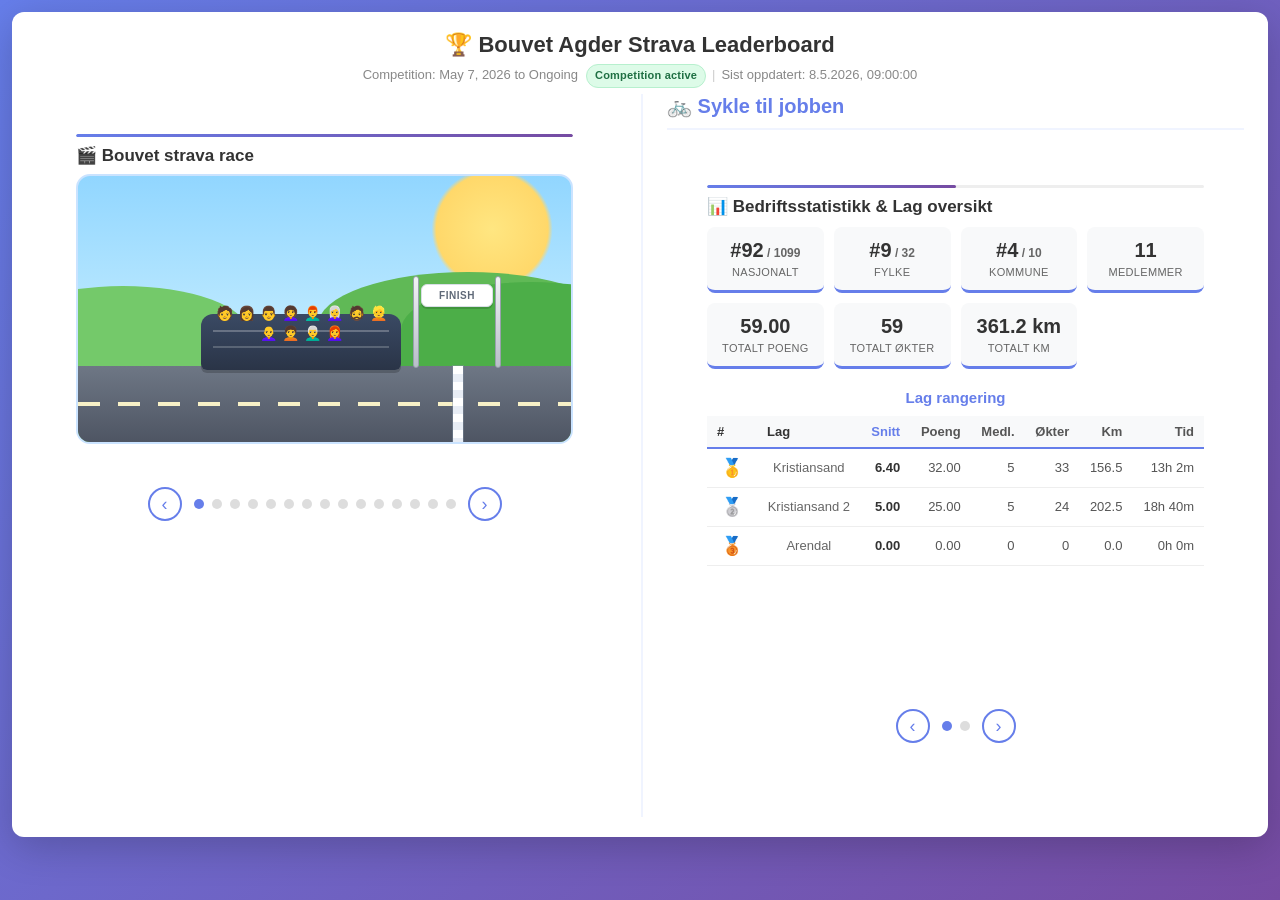
==== index.html @ 36e492b2 "Timestamp" ====
<!DOCTYPE html>
<html lang="en">
<head>
    <meta charset="UTF-8">
    <meta name="viewport" content="width=device-width, initial-scale=1.0">
    <title>Strava Club Leaderboard</title>
    <style>
        * {
            margin: 0;
            padding: 0;
            box-sizing: border-box;
        }
        
        body {
            font-family: -apple-system, BlinkMacSystemFont, 'Segoe UI', Roboto, Oxygen, Ubuntu, Cantarell, sans-serif;
            background: linear-gradient(135deg, #667eea 0%, #764ba2 100%);
            min-height: 100vh;
            padding: 12px;
        }
        
        .container {
            width: 100%;
            margin: 0 auto;
            background: white;
            border-radius: 12px;
            box-shadow: 0 10px 40px rgba(0,0,0,0.2);
            padding: 20px 24px;
        }
        
        h1 {
            color: #333;
            margin-bottom: 6px;
            text-align: center;
            font-size: 22px;
        }
        
        h2 {
            color: #667eea;
            margin-top: 0;
            margin-bottom: 15px;
            font-size: 20px;
            border-bottom: 2px solid #f0f4ff;
            padding-bottom: 10px;
        }
        
        .subtitle {
            text-align: center;
            color: #666;
            margin-bottom: 10px;
            font-size: 14px;
        }
        
        .notice {
            background: #fff3cd;
            border: 2px solid #ffc107;
            border-radius: 8px;
            padding: 15px;
            margin: 20px 0;
            text-align: center;
        }
        
        .notice strong {
            color: #856404;
            font-size: 16px;
            display: block;
            margin-bottom: 5px;
        }
        
        .notice p {
            color: #856404;
            font-size: 14px;
            margin: 5px 0;
        }
        
        table {
            width: 100%;
            border-collapse: collapse;
            margin-bottom: 20px;
        }
        
        thead {
            background: #f8f9fa;
            border-bottom: 2px solid #667eea;
        }
        
        th {
            padding: 15px;
            text-align: left;
            font-weight: 600;
            color: #333;
        }
        
        td {
            padding: 12px 15px;
            border-bottom: 1px solid #eee;
        }
        
        tbody tr:hover {
            background: #f0f4ff;
        }
        
        .rank {
            font-weight: 600;
            color: #667eea;
            font-size: 18px;
            width: 50px;
        }
        
        .name {
            font-weight: 500;
        }
        
        .metric {
            text-align: right;
            color: #555;
        }
        
        .inactive-row {
            opacity: 0.5;
        }
        
        .inactive-row td {
            color: #999;
        }
        
        .inactive-message {
            font-style: italic;
            color: #999;
        }
        
        .loading {
            text-align: center;
            color: #666;
            padding: 40px;
        }
        
        .header-meta {
            text-align: center;
            color: #888;
            font-size: 13px;
            margin: 0 0 6px;
            line-height: 1.6;
        }

        .competition-state {
            display: inline-block;
            margin-left: 8px;
            padding: 2px 8px;
            border-radius: 999px;
            font-size: 11px;
            font-weight: 700;
            letter-spacing: 0.2px;
            vertical-align: middle;
        }

        .competition-state.ended {
            color: #8a2c2c;
            background: #ffe3e3;
            border: 1px solid #ffc9c9;
        }

        .competition-state.active {
            color: #1f6f43;
            background: #ddfbe8;
            border: 1px solid #b7f0ce;
        }

        .header-meta .sep {
            color: #ccc;
            margin: 0 6px;
        }

        .carousel-wrapper {
            overflow: hidden;
            margin-bottom: 10px;
        }

        .carousel-track {
            display: flex;
            width: 100%;
            transition: transform 0.5s ease;
        }

        .carousel-slide {
            min-width: 100%;
            flex-shrink: 0;
        }

        .board-header {
            display: flex;
            align-items: baseline;
            gap: 10px;
            flex-wrap: wrap;
            margin-bottom: 8px;
        }

        .board-title {
            font-size: 17px;
            font-weight: 700;
            color: #333;
            white-space: nowrap;
        }

        .board-leader {
            font-size: 13px;
            color: #667eea;
            font-weight: 500;
        }

        .carousel-controls {
            display: flex;
            align-items: center;
            justify-content: center;
            gap: 12px;
            margin: 10px 0 24px;
        }

        .carousel-btn {
            background: none;
            border: 2px solid #667eea;
            color: #667eea;
            border-radius: 50%;
            width: 34px;
            height: 34px;
            cursor: pointer;
            font-size: 18px;
            display: flex;
            align-items: center;
            justify-content: center;
            line-height: 1;
            transition: all 0.2s;
            flex-shrink: 0;
        }

        .carousel-btn:hover {
            background: #667eea;
            color: white;
        }

        .carousel-dots {
            display: flex;
            gap: 8px;
        }

        .carousel-dot {
            width: 10px;
            height: 10px;
            border-radius: 50%;
            background: #ddd;
            cursor: pointer;
            border: none;
            padding: 0;
            transition: background 0.3s;
        }

        .carousel-dot.active {
            background: #667eea;
        }

        .progress-bar-wrapper {
            height: 3px;
            background: #eee;
            border-radius: 3px;
            margin-bottom: 8px;
            overflow: hidden;
        }

        .progress-bar {
            height: 100%;
            background: linear-gradient(90deg, #667eea, #764ba2);
            border-radius: 3px;
            width: 0%;
        }

        th.primary-col { color: #667eea; }
        td.primary-col { font-weight: 700; color: #333; }

        /* ── Fun Carousel Slide ─────────────────────────────── */
        .fun-board {
            position: relative;
            height: 270px;
            border-radius: 14px;
            overflow: hidden;
            border: 2px solid #cae3ff;
            background:
                radial-gradient(circle at 84% 20%, #ffe681 0, #ffd86a 12%, transparent 13%),
                linear-gradient(to bottom, #91d6ff 0%, #bce9ff 56%, #85d276 56%, #64b85a 100%);
        }

        .fun-cloud {
            position: absolute;
            color: rgba(255, 255, 255, 0.95);
            filter: drop-shadow(0 2px 2px rgba(0, 0, 0, 0.08));
            user-select: none;
            pointer-events: none;
            animation: cloudDrift linear infinite;
            z-index: 1;
        }

        .fun-cloud.c1 { top: 20px; left: -80px; font-size: 28px; animation-duration: 22s; }
        .fun-cloud.c2 { top: 58px; left: -140px; font-size: 32px; animation-duration: 27s; animation-delay: -8s; }
        .fun-cloud.c3 { top: 36px; left: -210px; font-size: 22px; animation-duration: 30s; animation-delay: -16s; }

        .fun-hill {
            position: absolute;
            border-radius: 50% 50% 0 0;
            bottom: 64px;
            z-index: 2;
        }

        .fun-hill.h1 {
            left: -80px;
            width: 250px;
            height: 92px;
            background: #74c96a;
        }

        .fun-hill.h2 {
            left: 240px;
            width: 300px;
            height: 106px;
            background: #60b956;
        }

        .fun-hill.h3 {
            right: -90px;
            width: 260px;
            height: 96px;
            background: #4cae48;
        }

        .fun-road {
            position: absolute;
            left: 0;
            right: 0;
            bottom: 0;
            height: 76px;
            background: linear-gradient(to bottom, #6e7785, #4e5563);
            z-index: 3;
        }

        .fun-road::before {
            content: '';
            position: absolute;
            left: 0;
            right: 0;
            top: 36px;
            height: 4px;
            background: repeating-linear-gradient(
                90deg,
                #f8f1c7 0, #f8f1c7 22px,
                transparent 22px, transparent 40px
            );
        }

        .fun-racer {
            position: absolute;
            bottom: 48px;
            left: -14%;
            line-height: 1;
            user-select: none;
            pointer-events: none;
            transform: scaleX(-1);
            z-index: 5;
        }

        .fun-racer span { display: block; }

        .fun-racer.r1 { font-size: 34px; animation: funRace 7s linear infinite; }
        .fun-racer.r2 { font-size: 30px; bottom: 42px; animation: funRace 10s linear infinite -3s; }
        .fun-racer.r3 { font-size: 36px; bottom: 40px; animation: funRace 8.5s linear infinite -5s; }
        .fun-racer.r4 { font-size: 32px; bottom: 51px; animation: funRace 12.5s linear infinite -4s; }
        .fun-racer.r5 { font-size: 28px; bottom: 40px; animation: funRace 18s linear infinite -7s; }

        .fun-bike {
            font-size: 24px;
            transform: translateY(-4px);
        }

        .fun-tribune {
            position: absolute;
            right: 170px;
            bottom: 72px;
            width: 200px;
            height: 56px;
            border-radius: 12px 12px 6px 6px;
            background: linear-gradient(to bottom, #3a4a64, #2a3447);
            box-shadow: 0 3px 0 rgba(0, 0, 0, 0.2);
            z-index: 4;
        }

        .fun-tribune::before {
            content: '';
            position: absolute;
            left: 12px;
            right: 12px;
            top: 16px;
            height: 2px;
            background: rgba(255, 255, 255, 0.25);
        }

        .fun-tribune::after {
            content: '';
            position: absolute;
            left: 12px;
            right: 12px;
            top: 32px;
            height: 2px;
            background: rgba(255, 255, 255, 0.2);
        }

        .fun-crowd {
            position: absolute;
            left: 14px;
            right: 14px;
            top: -8px;
            display: flex;
            flex-wrap: wrap;
            justify-content: center;
            gap: 6px 5px;
            pointer-events: none;
        }

        .fun-spectator {
            font-size: 14px;
            line-height: 1;
            animation: crowdCheer 1.3s ease-in-out infinite;
            transform-origin: bottom center;
        }

        .fun-spectator.s2 { animation-delay: -0.2s; }
        .fun-spectator.s3 { animation-delay: -0.6s; }
        .fun-spectator.s4 { animation-delay: -0.9s; }

        .fun-goal {
            position: absolute;
            right: 70px;
            bottom: 74px;
            width: 88px;
            height: 94px;
            z-index: 6;
            pointer-events: none;
        }

        .fun-goal-pole {
            position: absolute;
            bottom: 0;
            width: 6px;
            height: 92px;
            background: linear-gradient(to bottom, #f1f3f5, #b8bec8);
            border: 1px solid #99a1ac;
            border-radius: 3px;
        }

        .fun-goal-pole.left { left: 0; }
        .fun-goal-pole.right { right: 0; }

        .fun-goal-banner {
            position: absolute;
            left: 8px;
            right: 8px;
            top: 10px;
            font-size: 10px;
            font-weight: 800;
            letter-spacing: 0.5px;
            color: #5f6978;
            text-align: center;
            padding: 5px 0;
            border-radius: 6px;
            border: 1px solid #d9dee6;
            background: #ffffff;
            box-shadow: 0 2px 0 rgba(0, 0, 0, 0.15);
        }

        .fun-finish-line {
            position: absolute;
            right: 108px;
            bottom: 0;
            width: 10px;
            height: 76px;
            z-index: 4;
            background: repeating-linear-gradient(
                to bottom,
                #ffffff 0,
                #ffffff 8px,
                #e8edf5 8px,
                #e8edf5 16px
            );
            box-shadow: 0 0 0 1px rgba(130, 144, 163, 0.45);
        }

        .fun-confetti {
            position: absolute;
            right: 46px;
            bottom: 118px;
            width: 150px;
            height: 110px;
            z-index: 7;
            pointer-events: none;
        }

        .fun-confetti-piece {
            position: absolute;
            top: 18px;
            left: 50px;
            width: 6px;
            height: 10px;
            border-radius: 2px;
            opacity: 0;
            transform: translate(0, 0) rotate(0deg);
        }

        .fun-confetti.burst .fun-confetti-piece {
            animation: confettiPiece 2200ms ease-out forwards;
        }

        .fun-confetti-piece:nth-child(1) { background: #ff4d6d; --dx: -40px; --dy: 54px; animation-delay: 0ms; }
        .fun-confetti-piece:nth-child(2) { background: #ffd166; --dx: -24px; --dy: 62px; animation-delay: 60ms; }
        .fun-confetti-piece:nth-child(3) { background: #06d6a0; --dx: 2px; --dy: 58px; animation-delay: 80ms; }
        .fun-confetti-piece:nth-child(4) { background: #118ab2; --dx: 24px; --dy: 66px; animation-delay: 120ms; }
        .fun-confetti-piece:nth-child(5) { background: #ef476f; --dx: 42px; --dy: 56px; animation-delay: 140ms; }
        .fun-confetti-piece:nth-child(6) { background: #ff9f1c; --dx: -12px; --dy: 48px; animation-delay: 170ms; }
        .fun-confetti-piece:nth-child(7) { background: #8338ec; --dx: 16px; --dy: 50px; animation-delay: 190ms; }
        .fun-confetti-piece:nth-child(8) { background: #3a86ff; --dx: -34px; --dy: 60px; animation-delay: 220ms; }
        .fun-confetti-piece:nth-child(9) { background: #12b886; --dx: 48px; --dy: 70px; animation-delay: 30ms; }
        .fun-confetti-piece:nth-child(10) { background: #ff6b6b; --dx: -52px; --dy: 66px; animation-delay: 90ms; }
        .fun-confetti-piece:nth-child(11) { background: #f59f00; --dx: 30px; --dy: 74px; animation-delay: 110ms; }
        .fun-confetti-piece:nth-child(12) { background: #2f9e44; --dx: -18px; --dy: 68px; animation-delay: 150ms; }
        .fun-confetti-piece:nth-child(13) { background: #e64980; --dx: 56px; --dy: 62px; animation-delay: 180ms; }
        .fun-confetti-piece:nth-child(14) { background: #4c6ef5; --dx: -62px; --dy: 78px; animation-delay: 210ms; }
        .fun-confetti-piece:nth-child(15) { background: #0ca678; --dx: 8px; --dy: 72px; animation-delay: 240ms; }
        .fun-confetti-piece:nth-child(16) { background: #f03e3e; --dx: -8px; --dy: 70px; animation-delay: 260ms; }

        .fun-racer.r6 { font-size: 30px; }

        .fun-race-caption {
            position: absolute;
            top: 14px;
            left: 14px;
            right: 14px;
            font-size: 14px;
            font-weight: 700;
            color: #1b4b7c;
            text-shadow: 0 1px 0 rgba(255, 255, 255, 0.8);
            z-index: 5;
        }

        @keyframes cloudDrift {
            from { transform: translateX(0); }
            to { transform: translateX(1250px); }
        }

        @keyframes funRace {
            from { left: -14%; }
            to { left: 102%; }
        }

        @keyframes crowdCheer {
            0%, 100% { transform: translateY(0) rotate(0deg); }
            50% { transform: translateY(-3px) rotate(5deg); }
        }

        @keyframes confettiPiece {
            0% {
                opacity: 0;
                transform: translate(0, 0) rotate(0deg);
            }
            8% {
                opacity: 1;
                transform: translate(0, -6px) rotate(40deg);
            }
            100% {
                opacity: 0;
                transform: translate(var(--dx), var(--dy)) rotate(320deg);
            }
        }

        /* ── Split layout ────────────────────────────────────── */
        .split-layout {
            display: flex;
            gap: 28px;
            align-items: flex-start;
        }

        .split-left {
            flex: 1 1 0;
            min-width: 0;
        }

        .split-right {
            flex: 1 1 0;
            min-width: 0;
            border-left: 2px solid #f0f4ff;
            padding-left: 24px;
        }

        /* ── Sykle stats grid ────────────────────────────────── */
        .stats-grid {
            display: grid;
            grid-template-columns: repeat(auto-fit, minmax(110px, 1fr));
            gap: 10px;
            margin: 10px 0 18px;
        }

        .stat-card {
            background: #f8f9fa;
            border-radius: 8px;
            padding: 12px 10px;
            text-align: center;
            border-bottom: 3px solid #667eea;
        }

        .stat-card .value {
            font-size: 20px;
            font-weight: bold;
            color: #333;
            margin-bottom: 4px;
        }

        .stat-card .label {
            font-size: 11px;
            color: #666;
            text-transform: uppercase;
            letter-spacing: 0.3px;
        }

        .sykle-table-wrap {
            overflow-x: auto;
        }

        .sykle-table-wrap table {
            font-size: 13px;
        }

        .sykle-table-wrap th,
        .sykle-table-wrap td {
            padding: 8px 10px;
        }
    </style>
</head>
<body>
    <div class="container">
        <h1>🏆 Bouvet Agder Strava Leaderboard</h1>
        <div class="header-meta" id="headerMeta">Loading…</div>

        <div class="split-layout">
            <div class="split-left">
                <div id="leaderboard" class="loading">Loading...</div>
            </div>
            <div class="split-right">
                <h2>🚲 Sykle til jobben</h2>
                <div id="sykleLeaderboard" class="loading">Loading...</div>
            </div>
        </div>
    </div>

    <script>
        let carouselAutoInterval = null;
        let hasSuccessfulRender = false;
        let funRaceConfettiTimer = null;

        function formatTime(seconds) {
            const h = Math.floor(seconds / 3600);
            const m = Math.floor((seconds % 3600) / 60);
            return `${h}h ${m}m`;
        }

        async function loadLeaderboard() {
            try {
                const [configResponse, activitiesResponse, membersResponse, sykleResponse, updateResponse] = await Promise.all([
                    fetch('config.json'),
                    fetch('master_history.json'),
                    fetch('club_members.json'),
                    fetch('sykletiljobben.json'),
                    fetch('last_update.json')
                ]);

                const config = await configResponse.json();
                const activities = await activitiesResponse.json();
                const members = await membersResponse.json();
                const sykleData = sykleResponse.ok ? await sykleResponse.json() : null;
                const updateData = updateResponse.ok ? await updateResponse.json() : null;

                const startDate = new Date(config.startDate);
                const configuredEndDate = config.endDate ? new Date(config.endDate) : null;
                const endDate = configuredEndDate && !Number.isNaN(configuredEndDate.getTime())
                    ? configuredEndDate
                    : null;

                const displayStartDate = startDate.toLocaleDateString('en-US', {
                    year: 'numeric', month: 'long', day: 'numeric'
                });
                const displayEndDate = endDate
                    ? endDate.toLocaleDateString('en-US', {
                        year: 'numeric', month: 'long', day: 'numeric'
                    })
                    : 'Ongoing';
                const now = new Date();
                const competitionState = endDate && now > endDate
                    ? '<span class="competition-state ended">Competition ended</span>'
                    : '<span class="competition-state active">Competition active</span>';

                // Aggregate stats by athlete
                const athleteStats = {};
                const sportStats = {};

                function formatSportName(sport) {
                    return sport
                        .replace(/([a-z])([A-Z])/g, '$1 $2')
                        .replace(/_/g, ' ')
                        .trim();
                }

                activities.forEach(activity => {
                    if (!activity.activity_date) return;
                    const activityDate = new Date(activity.activity_date);
                    if (activityDate < startDate) return;
                    if (endDate && activityDate > endDate) return;

                    const athlete = activity.athlete;
                    const name = `${athlete.firstname} ${athlete.lastname}`;

                    if (!athleteStats[name]) {
                        athleteStats[name] = {
                            name, activities: 0, distance: 0,
                            movingTime: 0, elevation: 0, hasActivities: false
                        };
                    }

                    athleteStats[name].activities += 1;
                    athleteStats[name].distance += activity.distance;
                    athleteStats[name].movingTime += activity.moving_time;
                    athleteStats[name].elevation += activity.total_elevation_gain;
                    athleteStats[name].hasActivities = true;

                    const sport = activity.sport_type || activity.type || 'Other';
                    if (!sportStats[sport]) sportStats[sport] = {};
                    if (!sportStats[sport][name]) {
                        sportStats[sport][name] = {
                            name, activities: 0, distance: 0,
                            movingTime: 0, elevation: 0
                        };
                    }

                    sportStats[sport][name].activities += 1;
                    sportStats[sport][name].distance += activity.distance;
                    sportStats[sport][name].movingTime += activity.moving_time;
                    sportStats[sport][name].elevation += activity.total_elevation_gain;
                });

                const uniqueMembers = [...new Map(
                    members.map(m => [`${m.firstname} ${m.lastname}`, m])
                ).values()];

                uniqueMembers.forEach(member => {
                    const name = `${member.firstname} ${member.lastname}`;
                    if (!athleteStats[name]) {
                        athleteStats[name] = {
                            name, activities: 0, distance: 0,
                            movingTime: 0, elevation: 0, hasActivities: false
                        };
                    }
                });

                const activeMembers = Object.values(athleteStats).filter(a => a.hasActivities);
                const inactiveMembers = Object.values(athleteStats)
                    .filter(a => !a.hasActivities)
                    .sort((a, b) => a.name.localeCompare(b.name));

                // Metric definitions used to build sport-specific boards
                const metricDefs = [
                    {
                        id: 'movingTime',
                        icon: '⏱️',
                        title: 'Most Active Time',
                        label: 'Moving Time',
                        hasData: a => a.movingTime > 0,
                        value: a => formatTime(a.movingTime),
                        leaderText: (a, sportLabel) => `${a.name} leads ${sportLabel} with ${formatTime(a.movingTime)} of moving time`
                    },
                    {
                        id: 'distance',
                        icon: '📏',
                        title: 'Most Distance',
                        label: 'Distance',
                        hasData: a => a.distance > 0,
                        value: a => `${(a.distance / 1000).toFixed(1)} km`,
                        leaderText: (a, sportLabel) => `${a.name} leads ${sportLabel} with ${(a.distance / 1000).toFixed(1)} km`
                    },
                    {
                        id: 'elevation',
                        icon: '⛰️',
                        title: 'Most Elevation',
                        label: 'Elevation',
                        hasData: a => a.elevation > 0,
                        value: a => `${a.elevation.toFixed(0)} m`,
                        leaderText: (a, sportLabel) => `${a.name} leads ${sportLabel} with ${a.elevation.toFixed(0)} m climbed`
                    }
                ];

                // Build sport-specific boards dynamically from detected sports in the data
                const sportsByActivityVolume = Object.entries(sportStats)
                    .map(([sport, athleteMap]) => ({
                        sport,
                        athletes: Object.values(athleteMap).filter(a => a.activities > 0),
                        totalActivities: Object.values(athleteMap).reduce((sum, a) => sum + a.activities, 0)
                    }))
                    .filter(s => s.athletes.length > 0)
                    .sort((a, b) => b.totalActivities - a.totalActivities || a.sport.localeCompare(b.sport));

                const boards = [];

                // Add one overall board based only on total moving time
                const overallMovingTimeMetric = {
                    id: 'movingTime',
                    label: 'Moving Time',
                    value: a => formatTime(a.movingTime)
                };
                const overallSortedByMovingTime = [...activeMembers]
                    .sort((a, b) => b.movingTime - a.movingTime);
                if (overallSortedByMovingTime.length > 0) {
                    const overallLeader = overallSortedByMovingTime[0];
                    boards.push({
                        icon: '⏱️',
                        title: 'Most Active Time • Overall',
                        sortKey: 'movingTime',
                        metric: overallMovingTimeMetric,
                        sorted: overallSortedByMovingTime,
                        leaderText: `${overallLeader.name} leads overall with ${formatTime(overallLeader.movingTime)} of moving time`
                    });
                }

                boards.unshift({
                    icon: '🎬',
                    title: 'Bouvet strava race',
                    customHtml: `
                        <div class="fun-board" aria-hidden="true">
                            <div class="fun-cloud c1">☁️</div>
                            <div class="fun-cloud c2">☁️</div>
                            <div class="fun-cloud c3">☁️</div>
                            <div class="fun-hill h1"></div>
                            <div class="fun-hill h2"></div>
                            <div class="fun-hill h3"></div>
                            <div class="fun-tribune">
                                <div class="fun-crowd">
                                    <span class="fun-spectator s1">🧑</span>
                                    <span class="fun-spectator s2">👩</span>
                                    <span class="fun-spectator s3">👨</span>
                                    <span class="fun-spectator s4">👩‍🦱</span>
                                    <span class="fun-spectator s1">👨‍🦰</span>
                                    <span class="fun-spectator s2">👩‍🦳</span>
                                    <span class="fun-spectator s3">🧔</span>
                                    <span class="fun-spectator s4">👱</span>
                                    <span class="fun-spectator s2">👩‍🦲</span>
                                    <span class="fun-spectator s3">🧑‍🦱</span>
                                    <span class="fun-spectator s4">👨‍🦳</span>
                                    <span class="fun-spectator s1">👩‍🦰</span>
                                </div>
                            </div>
                            <div class="fun-goal">
                                <div class="fun-goal-pole left"></div>
                                <div class="fun-goal-banner">FINISH</div>
                                <div class="fun-goal-pole right"></div>
                            </div>
                            <div class="fun-finish-line"></div>
                            <div class="fun-confetti">
                                <span class="fun-confetti-piece"></span>
                                <span class="fun-confetti-piece"></span>
                                <span class="fun-confetti-piece"></span>
                                <span class="fun-confetti-piece"></span>
                                <span class="fun-confetti-piece"></span>
                                <span class="fun-confetti-piece"></span>
                                <span class="fun-confetti-piece"></span>
                                <span class="fun-confetti-piece"></span>
                                <span class="fun-confetti-piece"></span>
                                <span class="fun-confetti-piece"></span>
                                <span class="fun-confetti-piece"></span>
                                <span class="fun-confetti-piece"></span>
                                <span class="fun-confetti-piece"></span>
                                <span class="fun-confetti-piece"></span>
                                <span class="fun-confetti-piece"></span>
                                <span class="fun-confetti-piece"></span>
                            </div>
                            <div class="fun-racer r1"><span>🐇</span></div>
                            <div class="fun-racer r2"><span>🐺</span></div>
                            <div class="fun-racer r3"><span>🐴</span></div>
                            <div class="fun-racer r4"><span>🐻</span></div>
                            <div class="fun-racer r5"><span>🐢</span></div>
                            <div class="fun-racer r6">
                                <span>🦊</span><span class="fun-bike">🚲</span>
                            </div>
                            <div class="fun-road"></div>
                        </div>
                    `
                });

                sportsByActivityVolume.forEach(sportEntry => {
                    const sportLabel = formatSportName(sportEntry.sport);

                    metricDefs.forEach(metric => {
                        const hasMetricData = sportEntry.athletes.some(metric.hasData);
                        if (!hasMetricData) return;

                        const sorted = [...sportEntry.athletes].sort((a, b) => b[metric.id] - a[metric.id]);
                        const leader = sorted[0];

                        boards.push({
                            icon: metric.icon,
                            title: `${metric.title} • ${sportLabel}`,
                            sortKey: metric.id,
                            metric,
                            sorted,
                            leaderText: leader ? metric.leaderText(leader, sportLabel) : ''
                        });
                    });
                });

                // Generate carousel slides
                let slidesHtml = '';
                boards.forEach(board => {
                    const sorted = board.sorted || [];
                    const leader = sorted[0];
                    const activeCol = board.metric;

                    let slide = `
                        <div class="board-header">
                            <span class="board-title">${board.icon} ${board.title}</span>
                            ${board.leaderText ? `<span class="board-leader">🥇 ${board.leaderText}</span>` : ''}
                        </div>
                    `;

                    if (board.customHtml) {
                        slide += board.customHtml;
                    } else {
                        slide += `
                            <table>
                                <thead>
                                    <tr>
                                        <th style="width:50px">#</th>
                                        <th>Athlete</th>
                                        ${activeCol ? `<th class="primary-col" style="text-align:right">${activeCol.label}</th>` : ''}
                                    </tr>
                                </thead>
                                <tbody>
                        `;

                        sorted.forEach((athlete, index) => {
                            const medal = index === 0 ? '🥇' : index === 1 ? '🥈' : index === 2 ? '🥉' : index + 1;
                            slide += `
                                <tr>
                                    <td class="rank">${medal}</td>
                                    <td class="name">${athlete.name}</td>
                                    ${activeCol ? `<td class="metric primary-col">${activeCol.value(athlete)}</td>` : ''}
                                </tr>
                            `;
                        });

                        slide += `</tbody></table>`;
                    }
                    slidesHtml += `<div class="carousel-slide">${slide}</div>`;
                });

                // Build full leaderboard HTML
                let html = '';

                if (boards.length > 0) {
                    html += `
                        <div class="carousel-wrapper" id="carouselWrapper">
                            <div class="progress-bar-wrapper">
                                <div class="progress-bar" id="progressBar"></div>
                            </div>
                            <div class="carousel-track" id="carouselTrack">
                                ${slidesHtml}
                            </div>
                            <div class="carousel-controls">
                                <button class="carousel-btn" id="prevBtn" aria-label="Previous">&#8249;</button>
                                <div class="carousel-dots" id="carouselDots">
                                    ${boards.map((b, i) =>
                                        `<button class="carousel-dot${i === 0 ? ' active' : ''}" data-index="${i}" aria-label="${b.title}"></button>`
                                    ).join('')}
                                </div>
                                <button class="carousel-btn" id="nextBtn" aria-label="Next">&#8250;</button>
                            </div>
                        </div>
                    `;
                } else {
                    html += `<div class="loading">No sport-specific distance/elevation activities found in the selected period.</div>`;
                }

                document.getElementById('leaderboard').innerHTML = html;
                
                const updateTime = updateData && updateData.timestamp
                    ? new Date(updateData.timestamp).toLocaleString('no-NO')
                    : 'N/A';
                
                document.getElementById('headerMeta').innerHTML =
                    `Competition: ${displayStartDate} to ${displayEndDate}${competitionState}`
                    + `<span class="sep">|</span>Sist oppdatert: ${updateTime}`;

                if (boards.length > 0) {
                    initCarousel(boards.length);
                }

                hasSuccessfulRender = true;

            } catch (error) {
                // Keep the last successful view when data files are temporarily unavailable.
                if (!hasSuccessfulRender) {
                    document.getElementById('leaderboard').innerHTML =
                        `<div class="loading">Loading...</div>`;
                }
                console.warn('Skipping refresh due to temporary data load error:', error);
            }
        }

        function initCarousel(totalSlides) {
            if (carouselAutoInterval) clearInterval(carouselAutoInterval);
            if (funRaceConfettiTimer) {
                clearTimeout(funRaceConfettiTimer);
                funRaceConfettiTimer = null;
            }

            let current = 0;
            const INTERVAL = 8000;

            const track = document.getElementById('carouselTrack');
            const dots = document.querySelectorAll('.carousel-dot');
            const prevBtn = document.getElementById('prevBtn');
            const nextBtn = document.getElementById('nextBtn');
            const progressBar = document.getElementById('progressBar');

            function setupFunRace(slideIndex) {
                if (funRaceConfettiTimer) {
                    clearTimeout(funRaceConfettiTimer);
                    funRaceConfettiTimer = null;
                }

                const slides = track.querySelectorAll('.carousel-slide');
                const activeSlide = slides[slideIndex];
                if (!activeSlide) return;

                const funBoard = activeSlide.querySelector('.fun-board');
                if (!funBoard) return;

                const racers = [...funBoard.querySelectorAll('.fun-racer')];
                if (racers.length === 0) return;

                const winnerIndex = Math.floor(Math.random() * racers.length);

                racers.forEach((racer, idx) => {
                    const duration = idx === winnerIndex
                        ? 6.2 + Math.random() * 0.8
                        : 8.2 + Math.random() * 4.4;
                    const bottom = 36 + Math.random() * 18;
                    // Reset first so the race reliably restarts even on the same slide.
                    racer.style.animation = 'none';
                    racer.style.left = '-14%';
                    racer.offsetWidth; // force reflow to commit reset before re-applying animation
                    racer.style.animation = `funRace ${duration.toFixed(2)}s linear 1 forwards`;
                    racer.style.bottom = `${bottom.toFixed(0)}px`;
                    racer.dataset.duration = duration.toString();
                });

                const confetti = funBoard.querySelector('.fun-confetti');
                if (!confetti) return;

                confetti.classList.remove('burst');
                confetti.offsetWidth; // force reflow

                const winnerDuration = parseFloat(racers[winnerIndex].dataset.duration || '6.8');
                const finishProgress = 96 / 116; // from -14% to ~82% where finish line is
                const triggerMs = Math.max(0, Math.round(winnerDuration * finishProgress * 1000));

                funRaceConfettiTimer = setTimeout(() => {
                    confetti.classList.add('burst');
                }, triggerMs);
            }

            function goTo(index) {
                current = ((index % totalSlides) + totalSlides) % totalSlides;
                track.style.transform = `translateX(-${current * 100}%)`;
                dots.forEach((d, i) => d.classList.toggle('active', i === current));
                setupFunRace(current);
                animateProgress();
            }

            function animateProgress() {
                progressBar.style.transition = 'none';
                progressBar.style.width = '0%';
                progressBar.offsetWidth; // force reflow
                progressBar.style.transition = `width ${INTERVAL}ms linear`;
                progressBar.style.width = '100%';
            }

            function resetAutoAdvance() {
                clearInterval(carouselAutoInterval);
                carouselAutoInterval = setInterval(() => goTo(current + 1), INTERVAL);
            }

            prevBtn.addEventListener('click', () => { goTo(current - 1); resetAutoAdvance(); });
            nextBtn.addEventListener('click', () => { goTo(current + 1); resetAutoAdvance(); });
            dots.forEach(dot => {
                dot.addEventListener('click', () => { goTo(parseInt(dot.dataset.index)); resetAutoAdvance(); });
            });

            setupFunRace(current);
            animateProgress();
            resetAutoAdvance();
        }

        loadLeaderboard();
        setInterval(loadLeaderboard, 5 * 60 * 1000);

        function formatKm(centimeters) {
            if (!centimeters) return '0.0';
            return (centimeters / 100000).toFixed(1);
        }

        async function loadSykleData() {
            try {
                const [natRes, countyRes, communityRes, membersRes] = await Promise.allSettled([
                    fetch('sykletiljobben.json').then(r => r.ok ? r.json() : null),
                    fetch('sykletiljobben_county.json').then(r => r.ok ? r.json() : null),
                    fetch('sykletiljobben_community.json').then(r => r.ok ? r.json() : null),
                    fetch('sykletiljobbenmembers.json').then(r => r.ok ? r.json() : null)
                ]);

                const data     = natRes.status      === 'fulfilled' ? natRes.value      : null;
                const county   = countyRes.status   === 'fulfilled' ? countyRes.value   : null;
                const community = communityRes.status === 'fulfilled' ? communityRes.value : null;
                const members  = membersRes.status  === 'fulfilled' ? membersRes.value  : null;

                if (!data) throw new Error('Nasjonale data mangler');

                const updateDate = new Date(data.lastUpdateTime).toLocaleString('no-NO');

                // Build slides
                const slides = [];

                // Slide 1: Company Stats + Team Rankings Combined
                const rankCard = (label, d) => d
                    ? `<div class="stat-card">
                        <div class="value">#${d.rank}<span style="font-size:12px;color:#666"> / ${d.totalCompanies}</span></div>
                        <div class="label">${label}</div>
                       </div>`
                    : '';

                const teams = [...data.teamsDetailed].sort((a, b) => {
                    if (b.averagePoints !== a.averagePoints) return b.averagePoints - a.averagePoints;
                    return b.totalPoints - a.totalPoints;
                });

                let combinedSlide = `
                    <div class="board-header">
                        <span class="board-title">📊 Bedriftsstatistikk & Lag oversikt</span>
                    </div>
                    <div class="stats-grid">
                        ${rankCard('Nasjonalt', data)}
                        ${rankCard('Fylke', county)}
                        ${rankCard('Kommune', community)}
                        <div class="stat-card"><div class="value">${data.countCompanyMembers}</div><div class="label">Medlemmer</div></div>
                        <div class="stat-card"><div class="value">${data.pointsTotal.toFixed(2)}</div><div class="label">Totalt Poeng</div></div>
                        <div class="stat-card"><div class="value">${data.totalWorkouts}</div><div class="label">Totalt Økter</div></div>
                        <div class="stat-card"><div class="value">${formatKm(data.totalCentimeters)} km</div><div class="label">Totalt Km</div></div>
                    </div>
                    <h3 style="margin-top: 20px; margin-bottom: 10px; font-size: 15px; color: #667eea;">Lag rangering</h3>
                    <div class="sykle-table-wrap">
                        <table>
                            <thead>
                                <tr>
                                    <th style="width:44px">#</th>
                                    <th>Lag</th>
                                    <th class="metric primary-col" style="text-align:right">Snitt</th>
                                    <th class="metric" style="text-align:right">Poeng</th>
                                    <th class="metric" style="text-align:right">Medl.</th>
                                    <th class="metric" style="text-align:right">Økter</th>
                                    <th class="metric" style="text-align:right">Km</th>
                                    <th class="metric" style="text-align:right">Tid</th>
                                </tr>
                            </thead>
                            <tbody>
                `;

                teams.forEach((team, index) => {
                    const medal = index === 0 ? '🥇' : index === 1 ? '🥈' : index === 2 ? '🥉' : index + 1;
                    combinedSlide += `
                        <tr>
                            <td class="rank">${medal}</td>
                            <td class="name">${team.title}</td>
                            <td class="metric primary-col">${team.averagePoints.toFixed(2)}</td>
                            <td class="metric">${team.totalPoints.toFixed(2)}</td>
                            <td class="metric">${team.memberCount}</td>
                            <td class="metric">${team.totalWorkouts}</td>
                            <td class="metric">${team.totalkilometers.toFixed(1)}</td>
                            <td class="metric">${formatTime(team.totalSeconds)}</td>
                        </tr>
                    `;
                });

                combinedSlide += `</tbody></table></div>`;
                slides.push(combinedSlide);

                // Slide 3: Member Rankings (if data available)
                if (members && members.length > 0) {
                    let memberTable = `
                        <div class="board-header">
                            <span class="board-title">👥 Medlemmer Oversikt</span>
                        </div>
                        <div class="sykle-table-wrap">
                            <table>
                                <thead>
                                    <tr>
                                        <th style="width:44px">#</th>
                                        <th>Medlem</th>
                                        <th class="metric" style="text-align:right">Lag</th>
                                        <th class="metric primary-col" style="text-align:right">Poeng</th>
                                    </tr>
                                </thead>
                                <tbody>
                    `;
                    members.forEach((member) => {
                        const fullName = `${member.firstname} ${member.lastname}`;
                        const medal = member.rank === 1 ? '🥇' : member.rank === 2 ? '🥈' : member.rank === 3 ? '🥉' : member.rank;
                        memberTable += `
                            <tr>
                                <td class="rank">${medal}</td>
                                <td class="name">${fullName}</td>
                                <td class="metric">${member.teamTitle}</td>
                                <td class="metric primary-col">${member.points.toFixed(2)}</td>
                            </tr>
                        `;
                    });
                    memberTable += `</tbody></table></div>`;
                    slides.push(memberTable);
                }

                // Build carousel HTML
                let slidesHtml = slides.map(slide => `<div class="carousel-slide">${slide}</div>`).join('');

                let html = `
                    <div class="carousel-wrapper" id="sykleCarouselWrapper">
                        <div class="progress-bar-wrapper">
                            <div class="progress-bar" id="sykleProgressBar"></div>
                        </div>
                        <div class="carousel-track" id="sykleCarouselTrack">
                            ${slidesHtml}
                        </div>
                        <div class="carousel-controls">
                            <button class="carousel-btn" id="syklePrevBtn" aria-label="Forrige">&#8249;</button>
                            <div class="carousel-dots" id="sykleCarouselDots">
                                ${slides.map((_, i) =>
                                    `<button class="carousel-dot${i === 0 ? ' active' : ''}" data-index="${i}" aria-label="Slide ${i + 1}"></button>`
                                ).join('')}
                            </div>
                            <button class="carousel-btn" id="sykleNextBtn" aria-label="Neste">&#8250;</button>
                        </div>
                    </div>
                `;

                document.getElementById('sykleLeaderboard').innerHTML = html;

                if (slides.length > 0) {
                    initSykleCarousel(slides.length);
                }

            } catch (error) {
                console.error('Error loading sykle data:', error);
                document.getElementById('sykleLeaderboard').innerHTML = `
                    <div class="loading">
                        Kunne ikke laste sykletiljobben.json
                    </div>`;
            }
        }

        function initSykleCarousel(totalSlides) {
            let current = 0;
            const INTERVAL = 8000;

            const track = document.getElementById('sykleCarouselTrack');
            const dots = document.querySelectorAll('#sykleCarouselDots .carousel-dot');
            const prevBtn = document.getElementById('syklePrevBtn');
            const nextBtn = document.getElementById('sykleNextBtn');
            const progressBar = document.getElementById('sykleProgressBar');

            let autoInterval = null;

            function updateSlide(index) {
                current = (index + totalSlides) % totalSlides;
                track.style.transform = `translateX(-${current * 100}%)`;
                
                dots.forEach((dot, i) => {
                    dot.classList.toggle('active', i === current);
                });

                let progress = ((current + 1) / totalSlides) * 100;
                progressBar.style.width = progress + '%';
            }

            prevBtn.addEventListener('click', () => {
                clearInterval(autoInterval);
                updateSlide(current - 1);
                startAutoCarousel();
            });

            nextBtn.addEventListener('click', () => {
                clearInterval(autoInterval);
                updateSlide(current + 1);
                startAutoCarousel();
            });

            dots.forEach((dot, index) => {
                dot.addEventListener('click', () => {
                    clearInterval(autoInterval);
                    updateSlide(index);
                    startAutoCarousel();
                });
            });

            function startAutoCarousel() {
                autoInterval = setInterval(() => {
                    updateSlide(current + 1);
                }, INTERVAL);
            }

            updateSlide(0);
            startAutoCarousel();
        }

        loadSykleData();
        setInterval(loadSykleData, 5 * 60 * 1000);
    </script>
</body>
</html>
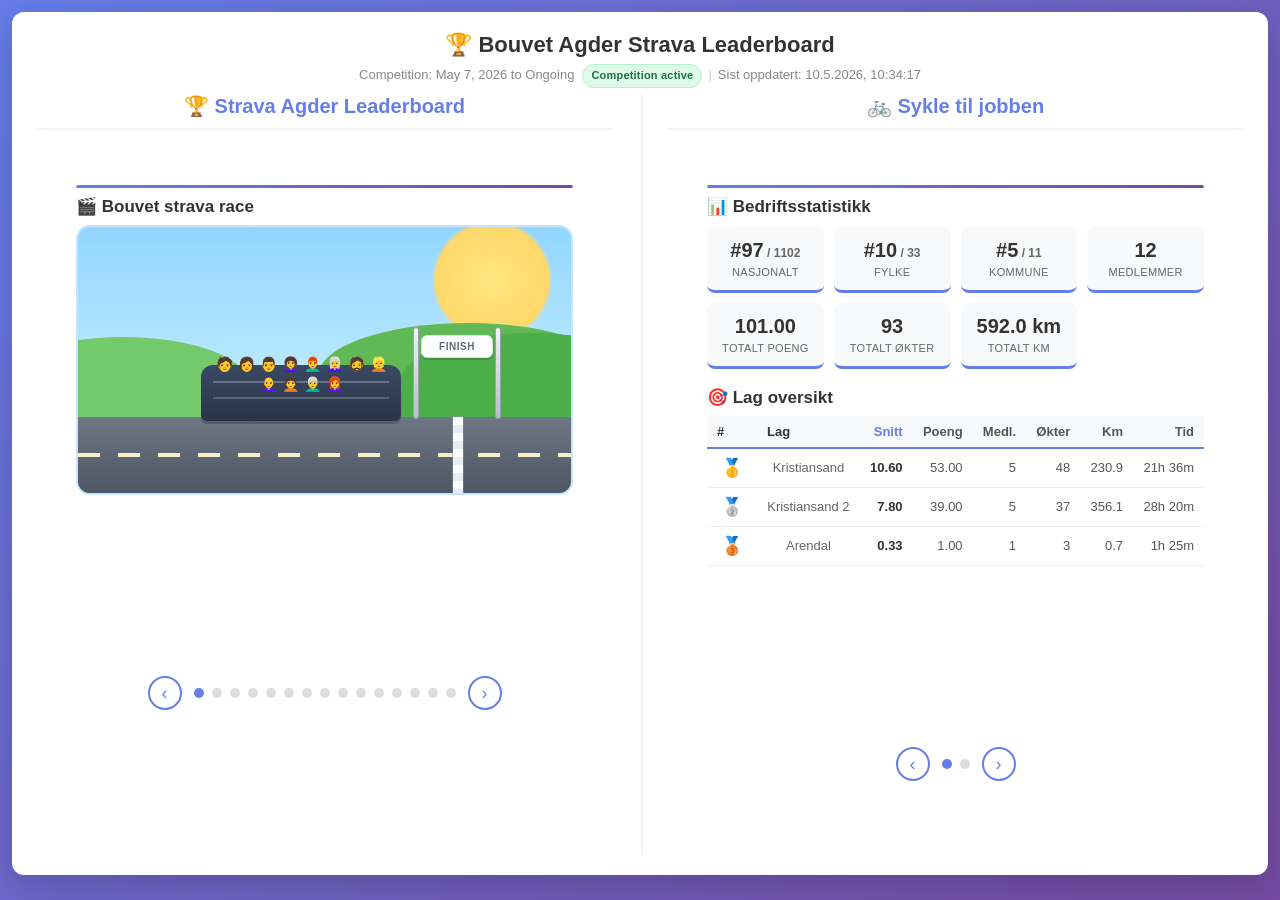
==== commit b430b31b: "Local" ====
--- a/index.html
+++ b/index.html
@@ -39,6 +39,7 @@
             margin-top: 0;
             margin-bottom: 15px;
             font-size: 20px;
+            text-align: center;
             border-bottom: 2px solid #f0f4ff;
             padding-bottom: 10px;
         }
@@ -645,10 +646,12 @@
 
         <div class="split-layout">
             <div class="split-left">
+                <h2>🏆 Strava Agder Leaderboard</h2>
                 <div id="leaderboard" class="loading">Loading...</div>
             </div>
             <div class="split-right">
                 <h2>🚲 Sykle til jobben</h2>
+                <div class="header-meta" id="sykleHeaderMeta">Laster…</div>
                 <div id="sykleLeaderboard" class="loading">Loading...</div>
             </div>
         </div>
@@ -658,6 +661,7 @@
         let carouselAutoInterval = null;
         let hasSuccessfulRender = false;
         let funRaceConfettiTimer = null;
+        let stjLastUpdate = null;
 
         function formatTime(seconds) {
             const h = Math.floor(seconds / 3600);
@@ -667,19 +671,17 @@
 
         async function loadLeaderboard() {
             try {
-                const [configResponse, activitiesResponse, membersResponse, sykleResponse, updateResponse] = await Promise.all([
+                const [configResponse, activitiesResponse, membersResponse, stjResponse] = await Promise.all([
                     fetch('config.json'),
                     fetch('master_history.json'),
                     fetch('club_members.json'),
-                    fetch('sykletiljobben.json'),
-                    fetch('last_update.json')
+                    fetch('sykletiljobben.json').catch(() => null)
                 ]);
 
                 const config = await configResponse.json();
                 const activities = await activitiesResponse.json();
                 const members = await membersResponse.json();
-                const sykleData = sykleResponse.ok ? await sykleResponse.json() : null;
-                const updateData = updateResponse.ok ? await updateResponse.json() : null;
+                const stjData = stjResponse && stjResponse.ok ? await stjResponse.json() : null;
 
                 const startDate = new Date(config.startDate);
                 const configuredEndDate = config.endDate ? new Date(config.endDate) : null;
@@ -988,14 +990,15 @@
                 }
 
                 document.getElementById('leaderboard').innerHTML = html;
-                
-                const updateTime = updateData && updateData.timestamp
-                    ? new Date(updateData.timestamp).toLocaleString('no-NO')
-                    : 'N/A';
-                
+                const updatedStr = stjLastUpdate
+                    ? new Date(stjLastUpdate).toLocaleString('no-NO')
+                    : now.toLocaleString('no-NO');
+                const syncTime = stjData && stjData.lastUpdateTime
+                    ? new Date(stjData.lastUpdateTime).toLocaleString('no-NO')
+                    : null;
                 document.getElementById('headerMeta').innerHTML =
                     `Competition: ${displayStartDate} to ${displayEndDate}${competitionState}`
-                    + `<span class="sep">|</span>Sist oppdatert: ${updateTime}`;
+                    + (syncTime ? `<span class="sep">|</span>Sist oppdatert: ${syncTime}` : '');
 
                 if (boards.length > 0) {
                     initCarousel(boards.length);
@@ -1132,12 +1135,13 @@
 
                 if (!data) throw new Error('Nasjonale data mangler');
 
-                const updateDate = new Date(data.lastUpdateTime).toLocaleString('no-NO');
+                stjLastUpdate = data.lastUpdateTime;
+                document.getElementById('sykleHeaderMeta').textContent = '';
 
                 // Build slides
                 const slides = [];
 
-                // Slide 1: Company Stats + Team Rankings Combined
+                // Slide 1: Company Stats
                 const rankCard = (label, d) => d
                     ? `<div class="stat-card">
                         <div class="value">#${d.rank}<span style="font-size:12px;color:#666"> / ${d.totalCompanies}</span></div>
@@ -1145,14 +1149,9 @@
                        </div>`
                     : '';
 
-                const teams = [...data.teamsDetailed].sort((a, b) => {
-                    if (b.averagePoints !== a.averagePoints) return b.averagePoints - a.averagePoints;
-                    return b.totalPoints - a.totalPoints;
-                });
-
-                let combinedSlide = `
+                const statsSlide = `
                     <div class="board-header">
-                        <span class="board-title">📊 Bedriftsstatistikk & Lag oversikt</span>
+                        <span class="board-title">📊 Bedriftsstatistikk</span>
                     </div>
                     <div class="stats-grid">
                         ${rankCard('Nasjonalt', data)}
@@ -1163,7 +1162,19 @@
                         <div class="stat-card"><div class="value">${data.totalWorkouts}</div><div class="label">Totalt Økter</div></div>
                         <div class="stat-card"><div class="value">${formatKm(data.totalCentimeters)} km</div><div class="label">Totalt Km</div></div>
                     </div>
-                    <h3 style="margin-top: 20px; margin-bottom: 10px; font-size: 15px; color: #667eea;">Lag rangering</h3>
+                `;
+                // Slide 1 also includes Team Rankings (combined below)
+
+                // Slide 1b: Team Rankings
+                const teams = [...data.teamsDetailed].sort((a, b) => {
+                    if (b.averagePoints !== a.averagePoints) return b.averagePoints - a.averagePoints;
+                    return b.totalPoints - a.totalPoints;
+                });
+
+                let teamTable = `
+                    <div class="board-header">
+                        <span class="board-title">🎯 Lag oversikt</span>
+                    </div>
                     <div class="sykle-table-wrap">
                         <table>
                             <thead>
@@ -1183,7 +1194,7 @@
 
                 teams.forEach((team, index) => {
                     const medal = index === 0 ? '🥇' : index === 1 ? '🥈' : index === 2 ? '🥉' : index + 1;
-                    combinedSlide += `
+                    teamTable += `
                         <tr>
                             <td class="rank">${medal}</td>
                             <td class="name">${team.title}</td>
@@ -1197,10 +1208,10 @@
                     `;
                 });
 
-                combinedSlide += `</tbody></table></div>`;
-                slides.push(combinedSlide);
-
-                // Slide 3: Member Rankings (if data available)
+                teamTable += `</tbody></table></div>`;
+                slides.push(statsSlide + teamTable);
+
+                // Slide 2: Member Rankings (if data available)
                 if (members && members.length > 0) {
                     let memberTable = `
                         <div class="board-header">
@@ -1292,8 +1303,15 @@
                     dot.classList.toggle('active', i === current);
                 });
 
-                let progress = ((current + 1) / totalSlides) * 100;
-                progressBar.style.width = progress + '%';
+                animateProgress();
+            }
+
+            function animateProgress() {
+                progressBar.style.transition = 'none';
+                progressBar.style.width = '0%';
+                progressBar.offsetWidth; // force reflow
+                progressBar.style.transition = `width ${INTERVAL}ms linear`;
+                progressBar.style.width = '100%';
             }
 
             prevBtn.addEventListener('click', () => {
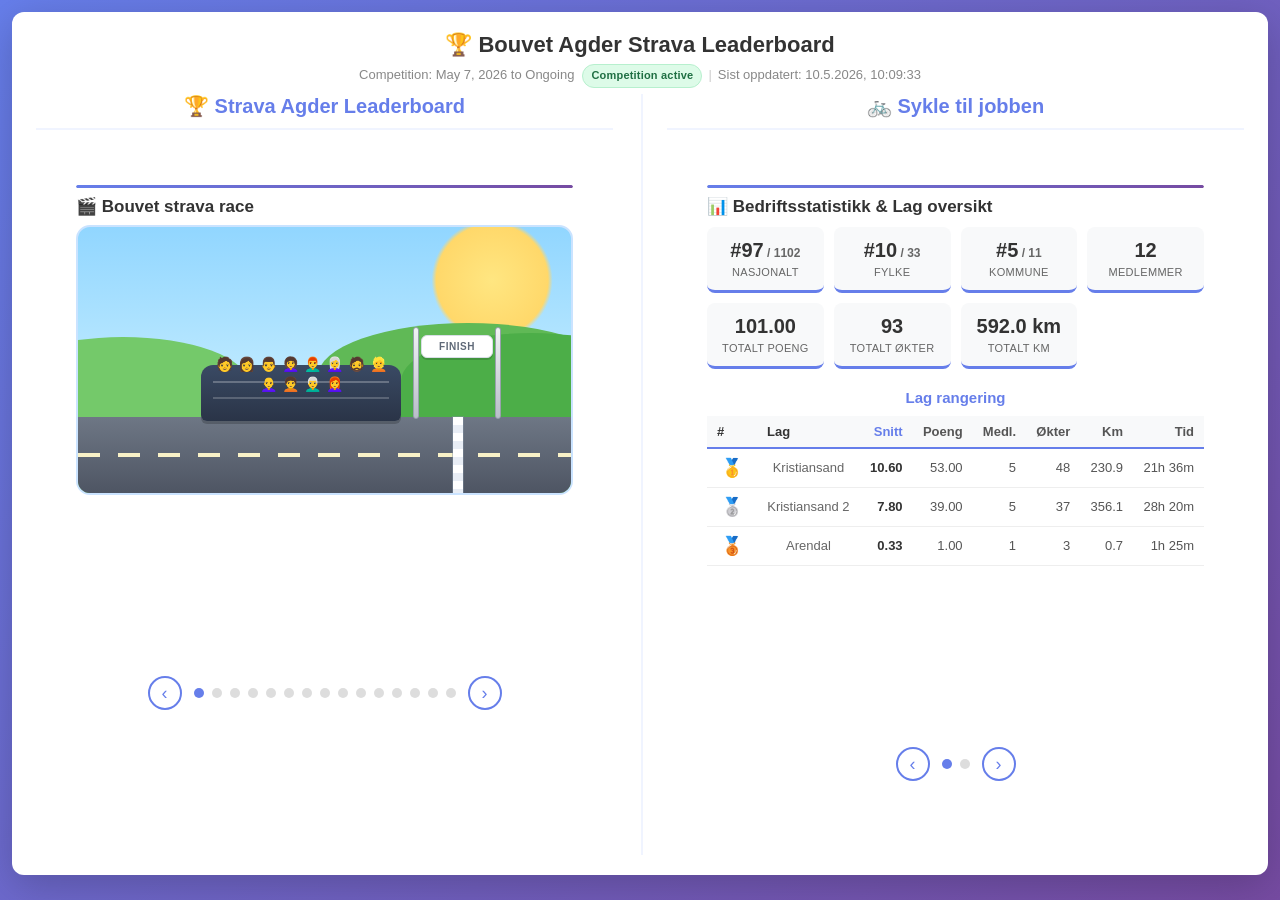
==== commit 56c5f562: "Merge branch 'main' into local" ====
--- a/index.html
+++ b/index.html
@@ -651,7 +651,6 @@
             </div>
             <div class="split-right">
                 <h2>🚲 Sykle til jobben</h2>
-                <div class="header-meta" id="sykleHeaderMeta">Laster…</div>
                 <div id="sykleLeaderboard" class="loading">Loading...</div>
             </div>
         </div>
@@ -671,17 +670,19 @@
 
         async function loadLeaderboard() {
             try {
-                const [configResponse, activitiesResponse, membersResponse, stjResponse] = await Promise.all([
+                const [configResponse, activitiesResponse, membersResponse, sykleResponse, updateResponse] = await Promise.all([
                     fetch('config.json'),
                     fetch('master_history.json'),
                     fetch('club_members.json'),
-                    fetch('sykletiljobben.json').catch(() => null)
+                    fetch('sykletiljobben.json'),
+                    fetch('last_update.json')
                 ]);
 
                 const config = await configResponse.json();
                 const activities = await activitiesResponse.json();
                 const members = await membersResponse.json();
-                const stjData = stjResponse && stjResponse.ok ? await stjResponse.json() : null;
+                const sykleData = sykleResponse.ok ? await sykleResponse.json() : null;
+                const updateData = updateResponse.ok ? await updateResponse.json() : null;
 
                 const startDate = new Date(config.startDate);
                 const configuredEndDate = config.endDate ? new Date(config.endDate) : null;
@@ -990,15 +991,14 @@
                 }
 
                 document.getElementById('leaderboard').innerHTML = html;
-                const updatedStr = stjLastUpdate
-                    ? new Date(stjLastUpdate).toLocaleString('no-NO')
-                    : now.toLocaleString('no-NO');
-                const syncTime = stjData && stjData.lastUpdateTime
-                    ? new Date(stjData.lastUpdateTime).toLocaleString('no-NO')
-                    : null;
+                
+                const updateTime = updateData && updateData.timestamp
+                    ? new Date(updateData.timestamp).toLocaleString('no-NO')
+                    : 'N/A';
+                
                 document.getElementById('headerMeta').innerHTML =
                     `Competition: ${displayStartDate} to ${displayEndDate}${competitionState}`
-                    + (syncTime ? `<span class="sep">|</span>Sist oppdatert: ${syncTime}` : '');
+                    + `<span class="sep">|</span>Sist oppdatert: ${updateTime}`;
 
                 if (boards.length > 0) {
                     initCarousel(boards.length);
@@ -1135,13 +1135,12 @@
 
                 if (!data) throw new Error('Nasjonale data mangler');
 
-                stjLastUpdate = data.lastUpdateTime;
-                document.getElementById('sykleHeaderMeta').textContent = '';
+                const updateDate = new Date(data.lastUpdateTime).toLocaleString('no-NO');
 
                 // Build slides
                 const slides = [];
 
-                // Slide 1: Company Stats
+                // Slide 1: Company Stats + Team Rankings Combined
                 const rankCard = (label, d) => d
                     ? `<div class="stat-card">
                         <div class="value">#${d.rank}<span style="font-size:12px;color:#666"> / ${d.totalCompanies}</span></div>
@@ -1149,9 +1148,14 @@
                        </div>`
                     : '';
 
-                const statsSlide = `
+                const teams = [...data.teamsDetailed].sort((a, b) => {
+                    if (b.averagePoints !== a.averagePoints) return b.averagePoints - a.averagePoints;
+                    return b.totalPoints - a.totalPoints;
+                });
+
+                let combinedSlide = `
                     <div class="board-header">
-                        <span class="board-title">📊 Bedriftsstatistikk</span>
+                        <span class="board-title">📊 Bedriftsstatistikk & Lag oversikt</span>
                     </div>
                     <div class="stats-grid">
                         ${rankCard('Nasjonalt', data)}
@@ -1162,19 +1166,7 @@
                         <div class="stat-card"><div class="value">${data.totalWorkouts}</div><div class="label">Totalt Økter</div></div>
                         <div class="stat-card"><div class="value">${formatKm(data.totalCentimeters)} km</div><div class="label">Totalt Km</div></div>
                     </div>
-                `;
-                // Slide 1 also includes Team Rankings (combined below)
-
-                // Slide 1b: Team Rankings
-                const teams = [...data.teamsDetailed].sort((a, b) => {
-                    if (b.averagePoints !== a.averagePoints) return b.averagePoints - a.averagePoints;
-                    return b.totalPoints - a.totalPoints;
-                });
-
-                let teamTable = `
-                    <div class="board-header">
-                        <span class="board-title">🎯 Lag oversikt</span>
-                    </div>
+                    <h3 style="margin-top: 20px; margin-bottom: 10px; font-size: 15px; color: #667eea;">Lag rangering</h3>
                     <div class="sykle-table-wrap">
                         <table>
                             <thead>
@@ -1194,7 +1186,7 @@
 
                 teams.forEach((team, index) => {
                     const medal = index === 0 ? '🥇' : index === 1 ? '🥈' : index === 2 ? '🥉' : index + 1;
-                    teamTable += `
+                    combinedSlide += `
                         <tr>
                             <td class="rank">${medal}</td>
                             <td class="name">${team.title}</td>
@@ -1208,8 +1200,8 @@
                     `;
                 });
 
-                teamTable += `</tbody></table></div>`;
-                slides.push(statsSlide + teamTable);
+                combinedSlide += `</tbody></table></div>`;
+                slides.push(combinedSlide);
 
                 // Slide 2: Member Rankings (if data available)
                 if (members && members.length > 0) {
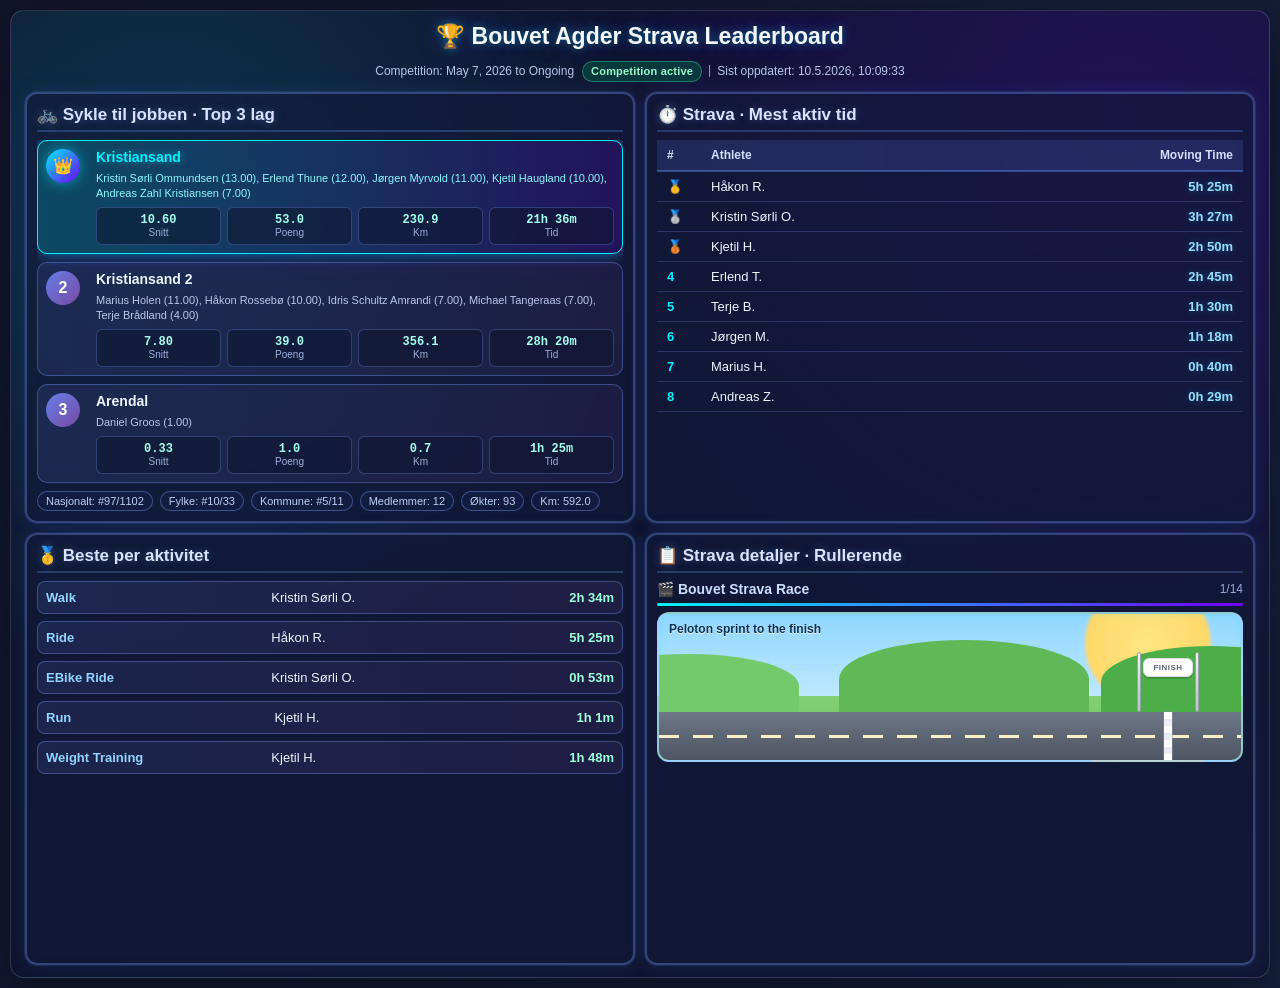
==== commit 92f37f8a: "Neon" ====
--- a/index.html
+++ b/index.html
@@ -5,142 +5,73 @@
     <meta name="viewport" content="width=device-width, initial-scale=1.0">
     <title>Strava Club Leaderboard</title>
     <style>
+        :root {
+            --bg-1: #11152b;
+            --bg-2: #16213e;
+            --panel-bg: rgba(19, 27, 58, 0.7);
+            --panel-border: rgba(124, 150, 255, 0.35);
+            --panel-title: #d8e2ff;
+            --muted: #9fb0d7;
+            --text-main: #eef4ff;
+            --accent: #6fa1ff;
+            --accent-2: #00f2ff;
+            --glow: #7000ff;
+            --good-bg: rgba(3, 109, 74, 0.42);
+            --good-text: #9af7cb;
+            --bad-bg: rgba(133, 34, 34, 0.45);
+            --bad-text: #ffc1c1;
+        }
+
         * {
             margin: 0;
             padding: 0;
             box-sizing: border-box;
         }
-        
+
         body {
             font-family: -apple-system, BlinkMacSystemFont, 'Segoe UI', Roboto, Oxygen, Ubuntu, Cantarell, sans-serif;
-            background: linear-gradient(135deg, #667eea 0%, #764ba2 100%);
+            background: linear-gradient(130deg, var(--bg-1) 0%, var(--bg-2) 100%);
             min-height: 100vh;
-            padding: 12px;
-        }
-        
+            padding: 10px;
+            color: var(--text-main);
+        }
+
         .container {
             width: 100%;
+            min-height: calc(100vh - 20px);
             margin: 0 auto;
-            background: white;
-            border-radius: 12px;
-            box-shadow: 0 10px 40px rgba(0,0,0,0.2);
-            padding: 20px 24px;
-        }
-        
+            background:
+                radial-gradient(circle at 12% 18%, rgba(0, 242, 255, 0.14), transparent 36%),
+                radial-gradient(circle at 88% 12%, rgba(112, 0, 255, 0.18), transparent 38%),
+                rgba(15, 21, 47, 0.74);
+            border-radius: 14px;
+            border: 1px solid rgba(255, 255, 255, 0.14);
+            backdrop-filter: blur(10px);
+            box-shadow: 0 18px 52px rgba(0, 0, 0, 0.42);
+            padding: 12px 14px;
+            display: flex;
+            flex-direction: column;
+            gap: 10px;
+        }
+
         h1 {
-            color: #333;
-            margin-bottom: 6px;
+            color: #f4f7ff;
             text-align: center;
-            font-size: 22px;
-        }
-        
-        h2 {
-            color: #667eea;
-            margin-top: 0;
-            margin-bottom: 15px;
-            font-size: 20px;
-            text-align: center;
-            border-bottom: 2px solid #f0f4ff;
-            padding-bottom: 10px;
-        }
-        
-        .subtitle {
-            text-align: center;
-            color: #666;
-            margin-bottom: 10px;
-            font-size: 14px;
-        }
-        
-        .notice {
-            background: #fff3cd;
-            border: 2px solid #ffc107;
-            border-radius: 8px;
-            padding: 15px;
-            margin: 20px 0;
-            text-align: center;
-        }
-        
-        .notice strong {
-            color: #856404;
-            font-size: 16px;
-            display: block;
-            margin-bottom: 5px;
-        }
-        
-        .notice p {
-            color: #856404;
-            font-size: 14px;
-            margin: 5px 0;
-        }
-        
-        table {
-            width: 100%;
-            border-collapse: collapse;
-            margin-bottom: 20px;
-        }
-        
-        thead {
-            background: #f8f9fa;
-            border-bottom: 2px solid #667eea;
-        }
-        
-        th {
-            padding: 15px;
-            text-align: left;
-            font-weight: 600;
-            color: #333;
-        }
-        
-        td {
-            padding: 12px 15px;
-            border-bottom: 1px solid #eee;
-        }
-        
-        tbody tr:hover {
-            background: #f0f4ff;
-        }
-        
-        .rank {
-            font-weight: 600;
-            color: #667eea;
-            font-size: 18px;
-            width: 50px;
-        }
-        
-        .name {
-            font-weight: 500;
-        }
-        
-        .metric {
-            text-align: right;
-            color: #555;
-        }
-        
-        .inactive-row {
-            opacity: 0.5;
-        }
-        
-        .inactive-row td {
-            color: #999;
-        }
-        
-        .inactive-message {
-            font-style: italic;
-            color: #999;
-        }
-        
-        .loading {
-            text-align: center;
-            color: #666;
-            padding: 40px;
-        }
-        
+            font-size: 23px;
+            line-height: 1.2;
+            text-shadow: 0 0 10px rgba(0, 242, 255, 0.4), 0 0 24px rgba(112, 0, 255, 0.35);
+        }
+
         .header-meta {
             text-align: center;
-            color: #888;
-            font-size: 13px;
-            margin: 0 0 6px;
-            line-height: 1.6;
+            color: #b7c6ea;
+            font-size: 12px;
+            line-height: 1.4;
+        }
+
+        .header-meta .sep {
+            color: #8ea1cb;
+            margin: 0 6px;
         }
 
         .competition-state {
@@ -155,134 +86,321 @@
         }
 
         .competition-state.ended {
-            color: #8a2c2c;
-            background: #ffe3e3;
-            border: 1px solid #ffc9c9;
+            color: var(--bad-text);
+            background: var(--bad-bg);
+            border: 1px solid rgba(248, 113, 113, 0.45);
         }
 
         .competition-state.active {
-            color: #1f6f43;
-            background: #ddfbe8;
-            border: 1px solid #b7f0ce;
-        }
-
-        .header-meta .sep {
-            color: #ccc;
-            margin: 0 6px;
-        }
-
-        .carousel-wrapper {
+            color: var(--good-text);
+            background: var(--good-bg);
+            border: 1px solid rgba(52, 211, 153, 0.45);
+        }
+
+        .dashboard-grid {
+            flex: 1;
+            min-height: 0;
+            display: grid;
+            grid-template-columns: 1fr 1fr;
+            grid-template-rows: 1fr 1fr;
+            gap: 10px;
+        }
+
+        .panel {
+            min-height: 0;
+            background: var(--panel-bg);
+            border: 2px solid var(--panel-border);
+            border-radius: 12px;
+            box-shadow: 0 0 0 1px rgba(111, 161, 255, 0.12), 0 0 20px rgba(58, 93, 228, 0.15);
+            backdrop-filter: blur(6px);
+            padding: 10px;
+            display: flex;
+            flex-direction: column;
+        }
+
+        .panel h2 {
+            color: var(--panel-title);
+            margin: 0 0 8px;
+            font-size: 17px;
+            border-bottom: 2px solid rgba(111, 161, 255, 0.25);
+            padding-bottom: 5px;
+            text-shadow: 0 0 10px rgba(111, 161, 255, 0.35);
+        }
+
+        .panel-body {
+            flex: 1;
+            min-height: 0;
+            overflow: auto;
+        }
+
+        .loading {
+            text-align: center;
+            color: var(--muted);
+            padding: 30px 10px;
+        }
+
+        .loading::after {
+            content: '';
+            animation: dots 1.5s steps(4, end) infinite;
+        }
+
+        table {
+            width: 100%;
+            border-collapse: collapse;
+            font-size: 13px;
+        }
+
+        thead {
+            background: rgba(89, 121, 229, 0.2);
+            border-bottom: 2px solid rgba(111, 161, 255, 0.38);
+        }
+
+        th {
+            padding: 8px 10px;
+            text-align: left;
+            font-weight: 600;
+            color: #d4e0ff;
+            font-size: 12px;
+        }
+
+        td {
+            padding: 7px 10px;
+            border-bottom: 1px solid rgba(143, 169, 255, 0.2);
+        }
+
+        .rank {
+            width: 44px;
+            color: var(--accent-2);
+            font-weight: 700;
+        }
+
+        .name {
+            font-weight: 500;
+        }
+
+        .metric {
+            text-align: right;
+            white-space: nowrap;
+            color: #e8f0ff;
+        }
+
+        .primary-col {
+            color: #95deff;
+            font-weight: 700;
+            text-shadow: 0 0 8px rgba(0, 242, 255, 0.3);
+        }
+
+        .sport-winner-grid {
+            display: grid;
+            grid-template-columns: 1fr;
+            gap: 7px;
+        }
+
+        .sport-winner-row {
+            display: grid;
+            grid-template-columns: minmax(110px, 0.9fr) minmax(150px, 1.2fr) auto;
+            gap: 8px;
+            align-items: center;
+            padding: 8px;
+            border-radius: 8px;
+            border: 1px solid rgba(128, 159, 255, 0.35);
+            background: linear-gradient(90deg, rgba(100, 126, 234, 0.14) 0%, rgba(118, 75, 162, 0.14) 100%);
+            font-size: 13px;
+        }
+
+        .sport-name {
+            font-weight: 700;
+            color: #93d5ff;
             overflow: hidden;
-            margin-bottom: 10px;
-        }
-
-        .carousel-track {
-            display: flex;
-            width: 100%;
-            transition: transform 0.5s ease;
-        }
-
-        .carousel-slide {
-            min-width: 100%;
-            flex-shrink: 0;
-        }
-
-        .board-header {
-            display: flex;
-            align-items: baseline;
-            gap: 10px;
-            flex-wrap: wrap;
-            margin-bottom: 8px;
-        }
-
-        .board-title {
-            font-size: 17px;
-            font-weight: 700;
-            color: #333;
+            text-overflow: ellipsis;
             white-space: nowrap;
         }
 
-        .board-leader {
-            font-size: 13px;
-            color: #667eea;
-            font-weight: 500;
-        }
-
-        .carousel-controls {
+        .sport-athlete {
+            overflow: hidden;
+            text-overflow: ellipsis;
+            white-space: nowrap;
+        }
+
+        .sport-metric {
+            text-align: right;
+            color: #9effd9;
+            white-space: nowrap;
+            font-weight: 600;
+        }
+
+        .sykle-top3 {
+            display: grid;
+            grid-template-columns: 1fr;
+            gap: 8px;
+        }
+
+        .team-card {
+            border: 1px solid rgba(122, 154, 255, 0.35);
+            border-radius: 10px;
+            padding: 8px;
+            background: linear-gradient(90deg, rgba(102, 126, 234, 0.13) 0%, rgba(118, 75, 162, 0.12) 100%);
+            display: grid;
+            grid-template-columns: 42px 1fr;
+            gap: 8px;
+        }
+
+        .team-card.winner {
+            border-color: #00f2ff;
+            background: linear-gradient(90deg, rgba(0, 242, 255, 0.2) 0%, rgba(112, 0, 255, 0.18) 100%);
+            box-shadow: 0 0 14px rgba(0, 242, 255, 0.42), 0 0 26px rgba(112, 0, 255, 0.26);
+            animation: neonPulse 1.6s ease-in-out infinite alternate;
+        }
+
+        .team-rank {
+            width: 34px;
+            height: 34px;
+            border-radius: 50%;
+            background: linear-gradient(135deg, #667eea, #764ba2);
+            color: #fff;
             display: flex;
             align-items: center;
             justify-content: center;
-            gap: 12px;
-            margin: 10px 0 24px;
-        }
-
-        .carousel-btn {
-            background: none;
-            border: 2px solid #667eea;
-            color: #667eea;
-            border-radius: 50%;
-            width: 34px;
-            height: 34px;
-            cursor: pointer;
-            font-size: 18px;
+            font-size: 16px;
+            font-weight: 800;
+        }
+
+        .team-card.winner .team-rank {
+            background: linear-gradient(135deg, #00f2ff, #7000ff);
+            box-shadow: 0 0 14px rgba(0, 242, 255, 0.5);
+        }
+
+        .team-main {
+            min-width: 0;
+        }
+
+        .team-title {
+            font-size: 14px;
+            font-weight: 700;
+            color: #edf4ff;
+            overflow: hidden;
+            text-overflow: ellipsis;
+            white-space: nowrap;
+        }
+
+        .team-members {
+            margin-top: 6px;
+            font-size: 11px;
+            line-height: 1.35;
+            color: #b9c8ec;
+            overflow-wrap: anywhere;
+            word-break: break-word;
+        }
+
+        .team-card.winner .team-title {
+            color: #00f2ff;
+            text-shadow: 0 0 10px rgba(0, 242, 255, 0.45);
+        }
+
+        .team-card.winner .team-members {
+            color: #8ff8ff;
+        }
+
+        .team-stats {
+            display: grid;
+            grid-template-columns: repeat(4, minmax(45px, 1fr));
+            gap: 6px;
+            margin-top: 6px;
+        }
+
+        .team-stat {
+            background: rgba(13, 20, 45, 0.55);
+            border: 1px solid rgba(122, 154, 255, 0.3);
+            border-radius: 6px;
+            text-align: center;
+            padding: 5px 4px;
+        }
+
+        .team-stat .v {
+            font-size: 12px;
+            font-weight: 700;
+            color: #a6fff0;
+            line-height: 1.2;
+            font-family: 'Courier New', monospace;
+        }
+
+        .team-stat .l {
+            font-size: 10px;
+            color: #9eb0dc;
+            line-height: 1.2;
+        }
+
+        .sykle-context {
+            margin-top: 8px;
             display: flex;
+            flex-wrap: wrap;
+            gap: 7px;
+            font-size: 11px;
+            color: #bed0f5;
+        }
+
+        .context-pill {
+            border: 1px solid rgba(122, 154, 255, 0.42);
+            background: rgba(21, 31, 68, 0.7);
+            border-radius: 999px;
+            padding: 3px 8px;
+            white-space: nowrap;
+        }
+
+        .rolling-header {
+            display: flex;
+            justify-content: space-between;
             align-items: center;
-            justify-content: center;
-            line-height: 1;
-            transition: all 0.2s;
-            flex-shrink: 0;
-        }
-
-        .carousel-btn:hover {
-            background: #667eea;
-            color: white;
-        }
-
-        .carousel-dots {
-            display: flex;
             gap: 8px;
-        }
-
-        .carousel-dot {
-            width: 10px;
-            height: 10px;
-            border-radius: 50%;
-            background: #ddd;
-            cursor: pointer;
-            border: none;
-            padding: 0;
-            transition: background 0.3s;
-        }
-
-        .carousel-dot.active {
-            background: #667eea;
+            margin-bottom: 6px;
+        }
+
+        .rolling-title {
+            font-size: 14px;
+            color: #cbddff;
+            font-weight: 700;
+        }
+
+        .rolling-index {
+            font-size: 12px;
+            color: #97a9d8;
+            white-space: nowrap;
         }
 
         .progress-bar-wrapper {
             height: 3px;
-            background: #eee;
-            border-radius: 3px;
-            margin-bottom: 8px;
+            background: rgba(147, 170, 244, 0.28);
+            border-radius: 999px;
             overflow: hidden;
+            margin-bottom: 6px;
         }
 
         .progress-bar {
+            width: 0;
             height: 100%;
-            background: linear-gradient(90deg, #667eea, #764ba2);
-            border-radius: 3px;
-            width: 0%;
-        }
-
-        th.primary-col { color: #667eea; }
-        td.primary-col { font-weight: 700; color: #333; }
-
-        /* ── Fun Carousel Slide ─────────────────────────────── */
+            background: linear-gradient(90deg, #00f2ff, #7000ff);
+            box-shadow: 0 0 12px rgba(0, 242, 255, 0.6);
+        }
+
+        .rolling-content {
+            min-height: 0;
+            flex: 1;
+            overflow: auto;
+        }
+
+        .rolling-empty {
+            color: #9eb0dc;
+            text-align: center;
+            padding: 24px 10px;
+        }
+
         .fun-board {
             position: relative;
-            height: 270px;
-            border-radius: 14px;
+            height: 150px;
+            border-radius: 12px;
             overflow: hidden;
-            border: 2px solid #cae3ff;
+            border: 2px solid rgba(159, 207, 255, 0.7);
+            box-shadow: inset 0 0 10px rgba(0, 242, 255, 0.2);
             background:
                 radial-gradient(circle at 84% 20%, #ffe681 0, #ffd86a 12%, transparent 13%),
                 linear-gradient(to bottom, #91d6ff 0%, #bce9ff 56%, #85d276 56%, #64b85a 100%);
@@ -298,44 +416,27 @@
             z-index: 1;
         }
 
-        .fun-cloud.c1 { top: 20px; left: -80px; font-size: 28px; animation-duration: 22s; }
-        .fun-cloud.c2 { top: 58px; left: -140px; font-size: 32px; animation-duration: 27s; animation-delay: -8s; }
-        .fun-cloud.c3 { top: 36px; left: -210px; font-size: 22px; animation-duration: 30s; animation-delay: -16s; }
+        .fun-cloud.c1 { top: 14px; left: -80px; font-size: 22px; animation-duration: 22s; }
+        .fun-cloud.c2 { top: 38px; left: -140px; font-size: 25px; animation-duration: 27s; animation-delay: -8s; }
+        .fun-cloud.c3 { top: 28px; left: -210px; font-size: 18px; animation-duration: 30s; animation-delay: -16s; }
 
         .fun-hill {
             position: absolute;
             border-radius: 50% 50% 0 0;
-            bottom: 64px;
+            bottom: 42px;
             z-index: 2;
         }
 
-        .fun-hill.h1 {
-            left: -80px;
-            width: 250px;
-            height: 92px;
-            background: #74c96a;
-        }
-
-        .fun-hill.h2 {
-            left: 240px;
-            width: 300px;
-            height: 106px;
-            background: #60b956;
-        }
-
-        .fun-hill.h3 {
-            right: -90px;
-            width: 260px;
-            height: 96px;
-            background: #4cae48;
-        }
+        .fun-hill.h1 { left: -80px; width: 220px; height: 64px; background: #74c96a; }
+        .fun-hill.h2 { left: 180px; width: 250px; height: 78px; background: #60b956; }
+        .fun-hill.h3 { right: -80px; width: 220px; height: 72px; background: #4cae48; }
 
         .fun-road {
             position: absolute;
             left: 0;
             right: 0;
             bottom: 0;
-            height: 76px;
+            height: 48px;
             background: linear-gradient(to bottom, #6e7785, #4e5563);
             z-index: 3;
         }
@@ -345,18 +446,14 @@
             position: absolute;
             left: 0;
             right: 0;
-            top: 36px;
-            height: 4px;
-            background: repeating-linear-gradient(
-                90deg,
-                #f8f1c7 0, #f8f1c7 22px,
-                transparent 22px, transparent 40px
-            );
+            top: 23px;
+            height: 3px;
+            background: repeating-linear-gradient(90deg, #f8f1c7 0, #f8f1c7 20px, transparent 20px, transparent 34px);
         }
 
         .fun-racer {
             position: absolute;
-            bottom: 48px;
+            bottom: 28px;
             left: -14%;
             line-height: 1;
             user-select: none;
@@ -365,80 +462,28 @@
             z-index: 5;
         }
 
-        .fun-racer span { display: block; }
-
-        .fun-racer.r1 { font-size: 34px; animation: funRace 7s linear infinite; }
-        .fun-racer.r2 { font-size: 30px; bottom: 42px; animation: funRace 10s linear infinite -3s; }
-        .fun-racer.r3 { font-size: 36px; bottom: 40px; animation: funRace 8.5s linear infinite -5s; }
-        .fun-racer.r4 { font-size: 32px; bottom: 51px; animation: funRace 12.5s linear infinite -4s; }
-        .fun-racer.r5 { font-size: 28px; bottom: 40px; animation: funRace 18s linear infinite -7s; }
+        .fun-racer span {
+            display: block;
+        }
+
+        .fun-racer.r1 { font-size: 26px; }
+        .fun-racer.r2 { font-size: 24px; bottom: 24px; }
+        .fun-racer.r3 { font-size: 28px; bottom: 24px; }
+        .fun-racer.r4 { font-size: 24px; bottom: 30px; }
+        .fun-racer.r5 { font-size: 22px; bottom: 22px; }
+        .fun-racer.r6 { font-size: 22px; bottom: 27px; }
 
         .fun-bike {
-            font-size: 24px;
-            transform: translateY(-4px);
-        }
-
-        .fun-tribune {
-            position: absolute;
-            right: 170px;
-            bottom: 72px;
-            width: 200px;
-            height: 56px;
-            border-radius: 12px 12px 6px 6px;
-            background: linear-gradient(to bottom, #3a4a64, #2a3447);
-            box-shadow: 0 3px 0 rgba(0, 0, 0, 0.2);
-            z-index: 4;
-        }
-
-        .fun-tribune::before {
-            content: '';
-            position: absolute;
-            left: 12px;
-            right: 12px;
-            top: 16px;
-            height: 2px;
-            background: rgba(255, 255, 255, 0.25);
-        }
-
-        .fun-tribune::after {
-            content: '';
-            position: absolute;
-            left: 12px;
-            right: 12px;
-            top: 32px;
-            height: 2px;
-            background: rgba(255, 255, 255, 0.2);
-        }
-
-        .fun-crowd {
-            position: absolute;
-            left: 14px;
-            right: 14px;
-            top: -8px;
-            display: flex;
-            flex-wrap: wrap;
-            justify-content: center;
-            gap: 6px 5px;
-            pointer-events: none;
-        }
-
-        .fun-spectator {
-            font-size: 14px;
-            line-height: 1;
-            animation: crowdCheer 1.3s ease-in-out infinite;
-            transform-origin: bottom center;
-        }
-
-        .fun-spectator.s2 { animation-delay: -0.2s; }
-        .fun-spectator.s3 { animation-delay: -0.6s; }
-        .fun-spectator.s4 { animation-delay: -0.9s; }
+            font-size: 18px;
+            transform: translateY(-2px);
+        }
 
         .fun-goal {
             position: absolute;
-            right: 70px;
-            bottom: 74px;
-            width: 88px;
-            height: 94px;
+            right: 42px;
+            bottom: 48px;
+            width: 62px;
+            height: 62px;
             z-index: 6;
             pointer-events: none;
         }
@@ -446,8 +491,8 @@
         .fun-goal-pole {
             position: absolute;
             bottom: 0;
-            width: 6px;
-            height: 92px;
+            width: 4px;
+            height: 60px;
             background: linear-gradient(to bottom, #f1f3f5, #b8bec8);
             border: 1px solid #99a1ac;
             border-radius: 3px;
@@ -458,15 +503,15 @@
 
         .fun-goal-banner {
             position: absolute;
-            left: 8px;
-            right: 8px;
-            top: 10px;
-            font-size: 10px;
+            left: 6px;
+            right: 6px;
+            top: 8px;
+            font-size: 8px;
             font-weight: 800;
             letter-spacing: 0.5px;
             color: #5f6978;
             text-align: center;
-            padding: 5px 0;
+            padding: 4px 0;
             border-radius: 6px;
             border: 1px solid #d9dee6;
             background: #ffffff;
@@ -475,37 +520,31 @@
 
         .fun-finish-line {
             position: absolute;
-            right: 108px;
+            right: 69px;
             bottom: 0;
-            width: 10px;
-            height: 76px;
+            width: 8px;
+            height: 48px;
             z-index: 4;
-            background: repeating-linear-gradient(
-                to bottom,
-                #ffffff 0,
-                #ffffff 8px,
-                #e8edf5 8px,
-                #e8edf5 16px
-            );
+            background: repeating-linear-gradient(to bottom, #ffffff 0, #ffffff 7px, #e8edf5 7px, #e8edf5 14px);
             box-shadow: 0 0 0 1px rgba(130, 144, 163, 0.45);
         }
 
         .fun-confetti {
             position: absolute;
-            right: 46px;
-            bottom: 118px;
-            width: 150px;
-            height: 110px;
+            right: 24px;
+            bottom: 78px;
+            width: 110px;
+            height: 72px;
             z-index: 7;
             pointer-events: none;
         }
 
         .fun-confetti-piece {
             position: absolute;
-            top: 18px;
-            left: 50px;
-            width: 6px;
-            height: 10px;
+            top: 14px;
+            left: 36px;
+            width: 5px;
+            height: 8px;
             border-radius: 2px;
             opacity: 0;
             transform: translate(0, 0) rotate(0deg);
@@ -515,50 +554,59 @@
             animation: confettiPiece 2200ms ease-out forwards;
         }
 
-        .fun-confetti-piece:nth-child(1) { background: #ff4d6d; --dx: -40px; --dy: 54px; animation-delay: 0ms; }
-        .fun-confetti-piece:nth-child(2) { background: #ffd166; --dx: -24px; --dy: 62px; animation-delay: 60ms; }
-        .fun-confetti-piece:nth-child(3) { background: #06d6a0; --dx: 2px; --dy: 58px; animation-delay: 80ms; }
-        .fun-confetti-piece:nth-child(4) { background: #118ab2; --dx: 24px; --dy: 66px; animation-delay: 120ms; }
-        .fun-confetti-piece:nth-child(5) { background: #ef476f; --dx: 42px; --dy: 56px; animation-delay: 140ms; }
-        .fun-confetti-piece:nth-child(6) { background: #ff9f1c; --dx: -12px; --dy: 48px; animation-delay: 170ms; }
-        .fun-confetti-piece:nth-child(7) { background: #8338ec; --dx: 16px; --dy: 50px; animation-delay: 190ms; }
-        .fun-confetti-piece:nth-child(8) { background: #3a86ff; --dx: -34px; --dy: 60px; animation-delay: 220ms; }
-        .fun-confetti-piece:nth-child(9) { background: #12b886; --dx: 48px; --dy: 70px; animation-delay: 30ms; }
-        .fun-confetti-piece:nth-child(10) { background: #ff6b6b; --dx: -52px; --dy: 66px; animation-delay: 90ms; }
-        .fun-confetti-piece:nth-child(11) { background: #f59f00; --dx: 30px; --dy: 74px; animation-delay: 110ms; }
-        .fun-confetti-piece:nth-child(12) { background: #2f9e44; --dx: -18px; --dy: 68px; animation-delay: 150ms; }
-        .fun-confetti-piece:nth-child(13) { background: #e64980; --dx: 56px; --dy: 62px; animation-delay: 180ms; }
-        .fun-confetti-piece:nth-child(14) { background: #4c6ef5; --dx: -62px; --dy: 78px; animation-delay: 210ms; }
-        .fun-confetti-piece:nth-child(15) { background: #0ca678; --dx: 8px; --dy: 72px; animation-delay: 240ms; }
-        .fun-confetti-piece:nth-child(16) { background: #f03e3e; --dx: -8px; --dy: 70px; animation-delay: 260ms; }
-
-        .fun-racer.r6 { font-size: 30px; }
+        .fun-confetti-piece:nth-child(1) { background: #ff4d6d; --dx: -34px; --dy: 36px; animation-delay: 0ms; }
+        .fun-confetti-piece:nth-child(2) { background: #ffd166; --dx: -20px; --dy: 40px; animation-delay: 60ms; }
+        .fun-confetti-piece:nth-child(3) { background: #06d6a0; --dx: 2px; --dy: 40px; animation-delay: 80ms; }
+        .fun-confetti-piece:nth-child(4) { background: #118ab2; --dx: 20px; --dy: 44px; animation-delay: 120ms; }
+        .fun-confetti-piece:nth-child(5) { background: #ef476f; --dx: 36px; --dy: 40px; animation-delay: 140ms; }
+        .fun-confetti-piece:nth-child(6) { background: #ff9f1c; --dx: -12px; --dy: 34px; animation-delay: 170ms; }
+        .fun-confetti-piece:nth-child(7) { background: #8338ec; --dx: 12px; --dy: 34px; animation-delay: 190ms; }
+        .fun-confetti-piece:nth-child(8) { background: #3a86ff; --dx: -28px; --dy: 44px; animation-delay: 220ms; }
+        .fun-confetti-piece:nth-child(9) { background: #12b886; --dx: 40px; --dy: 48px; animation-delay: 30ms; }
+        .fun-confetti-piece:nth-child(10) { background: #ff6b6b; --dx: -44px; --dy: 46px; animation-delay: 90ms; }
+        .fun-confetti-piece:nth-child(11) { background: #f59f00; --dx: 24px; --dy: 54px; animation-delay: 110ms; }
+        .fun-confetti-piece:nth-child(12) { background: #2f9e44; --dx: -14px; --dy: 50px; animation-delay: 150ms; }
+        .fun-confetti-piece:nth-child(13) { background: #e64980; --dx: 46px; --dy: 46px; animation-delay: 180ms; }
+        .fun-confetti-piece:nth-child(14) { background: #4c6ef5; --dx: -48px; --dy: 58px; animation-delay: 210ms; }
+        .fun-confetti-piece:nth-child(15) { background: #0ca678; --dx: 6px; --dy: 56px; animation-delay: 240ms; }
+        .fun-confetti-piece:nth-child(16) { background: #f03e3e; --dx: -6px; --dy: 54px; animation-delay: 260ms; }
 
         .fun-race-caption {
             position: absolute;
-            top: 14px;
-            left: 14px;
-            right: 14px;
-            font-size: 14px;
+            top: 8px;
+            left: 10px;
+            right: 10px;
+            font-size: 12px;
             font-weight: 700;
-            color: #1b4b7c;
-            text-shadow: 0 1px 0 rgba(255, 255, 255, 0.8);
+            color: #0b3157;
+            text-shadow: 0 1px 0 rgba(255, 255, 255, 0.9);
             z-index: 5;
+        }
+
+        @keyframes neonPulse {
+            from {
+                box-shadow: 0 0 10px rgba(0, 242, 255, 0.35), 0 0 24px rgba(112, 0, 255, 0.18);
+            }
+            to {
+                box-shadow: 0 0 18px rgba(0, 242, 255, 0.58), 0 0 34px rgba(112, 0, 255, 0.35);
+            }
+        }
+
+        @keyframes dots {
+            0%, 20% { content: ''; }
+            40% { content: '.'; }
+            60% { content: '..'; }
+            80%, 100% { content: '...'; }
         }
 
         @keyframes cloudDrift {
             from { transform: translateX(0); }
-            to { transform: translateX(1250px); }
+            to { transform: translateX(900px); }
         }
 
         @keyframes funRace {
             from { left: -14%; }
             to { left: 102%; }
-        }
-
-        @keyframes crowdCheer {
-            0%, 100% { transform: translateY(0) rotate(0deg); }
-            50% { transform: translateY(-3px) rotate(5deg); }
         }
 
         @keyframes confettiPiece {
@@ -576,66 +624,19 @@
             }
         }
 
-        /* ── Split layout ────────────────────────────────────── */
-        .split-layout {
-            display: flex;
-            gap: 28px;
-            align-items: flex-start;
-        }
-
-        .split-left {
-            flex: 1 1 0;
-            min-width: 0;
-        }
-
-        .split-right {
-            flex: 1 1 0;
-            min-width: 0;
-            border-left: 2px solid #f0f4ff;
-            padding-left: 24px;
-        }
-
-        /* ── Sykle stats grid ────────────────────────────────── */
-        .stats-grid {
-            display: grid;
-            grid-template-columns: repeat(auto-fit, minmax(110px, 1fr));
-            gap: 10px;
-            margin: 10px 0 18px;
-        }
-
-        .stat-card {
-            background: #f8f9fa;
-            border-radius: 8px;
-            padding: 12px 10px;
-            text-align: center;
-            border-bottom: 3px solid #667eea;
-        }
-
-        .stat-card .value {
-            font-size: 20px;
-            font-weight: bold;
-            color: #333;
-            margin-bottom: 4px;
-        }
-
-        .stat-card .label {
-            font-size: 11px;
-            color: #666;
-            text-transform: uppercase;
-            letter-spacing: 0.3px;
-        }
-
-        .sykle-table-wrap {
-            overflow-x: auto;
-        }
-
-        .sykle-table-wrap table {
-            font-size: 13px;
-        }
-
-        .sykle-table-wrap th,
-        .sykle-table-wrap td {
-            padding: 8px 10px;
+        @media (max-width: 1200px) {
+            .dashboard-grid {
+                grid-template-columns: 1fr;
+                grid-template-rows: repeat(4, minmax(260px, auto));
+            }
+
+            .container {
+                min-height: auto;
+            }
+
+            .sport-winner-row {
+                grid-template-columns: minmax(100px, 0.8fr) minmax(130px, 1fr) auto;
+            }
         }
     </style>
 </head>
@@ -644,700 +645,624 @@
         <h1>🏆 Bouvet Agder Strava Leaderboard</h1>
         <div class="header-meta" id="headerMeta">Loading…</div>
 
-        <div class="split-layout">
-            <div class="split-left">
-                <h2>🏆 Strava Agder Leaderboard</h2>
-                <div id="leaderboard" class="loading">Loading...</div>
-            </div>
-            <div class="split-right">
-                <h2>🚲 Sykle til jobben</h2>
-                <div id="sykleLeaderboard" class="loading">Loading...</div>
-            </div>
+        <div class="dashboard-grid">
+            <section class="panel">
+                <h2>🚲 Sykle til jobben · Top 3 lag</h2>
+                <div class="panel-body" id="panelSykleTop3">
+                    <div class="loading">Loading...</div>
+                </div>
+            </section>
+
+            <section class="panel">
+                <h2>⏱️ Strava · Mest aktiv tid</h2>
+                <div class="panel-body" id="panelStravaActiveTime">
+                    <div class="loading">Loading...</div>
+                </div>
+            </section>
+
+            <section class="panel">
+                <h2>🥇 Beste per aktivitet</h2>
+                <div class="panel-body" id="panelBestPerSport">
+                    <div class="loading">Loading...</div>
+                </div>
+            </section>
+
+            <section class="panel">
+                <h2>📋 Strava detaljer · Rullerende</h2>
+                <div class="panel-body" id="panelStravaRolling">
+                    <div class="loading">Loading...</div>
+                </div>
+            </section>
         </div>
     </div>
 
     <script>
-        let carouselAutoInterval = null;
+        const DATA_REFRESH_MS = 5 * 60 * 1000;
+        const ROLL_INTERVAL_MS = 10000;
+        const TOP_ACTIVE_ROWS = 10;
+
         let hasSuccessfulRender = false;
+        let rollingInterval = null;
+        let rollingIndex = 0;
+        let rollingBoards = [];
         let funRaceConfettiTimer = null;
-        let stjLastUpdate = null;
 
         function formatTime(seconds) {
-            const h = Math.floor(seconds / 3600);
-            const m = Math.floor((seconds % 3600) / 60);
+            const safe = Number.isFinite(seconds) ? Math.max(0, seconds) : 0;
+            const h = Math.floor(safe / 3600);
+            const m = Math.floor((safe % 3600) / 60);
             return `${h}h ${m}m`;
         }
 
-        async function loadLeaderboard() {
+        function formatKm(centimeters) {
+            if (!centimeters) return '0.0';
+            return (centimeters / 100000).toFixed(1);
+        }
+
+        function formatSportName(sport) {
+            return String(sport || 'Other')
+                .replace(/([a-z])([A-Z])/g, '$1 $2')
+                .replace(/_/g, ' ')
+                .trim();
+        }
+
+        function setHeaderMeta(config, updateData) {
+            const startDate = new Date(config.startDate);
+            const configuredEndDate = config.endDate ? new Date(config.endDate) : null;
+            const endDate = configuredEndDate && !Number.isNaN(configuredEndDate.getTime()) ? configuredEndDate : null;
+
+            const displayStartDate = startDate.toLocaleDateString('en-US', {
+                year: 'numeric', month: 'long', day: 'numeric'
+            });
+            const displayEndDate = endDate
+                ? endDate.toLocaleDateString('en-US', { year: 'numeric', month: 'long', day: 'numeric' })
+                : 'Ongoing';
+            const now = new Date();
+            const competitionState = endDate && now > endDate
+                ? '<span class="competition-state ended">Competition ended</span>'
+                : '<span class="competition-state active">Competition active</span>';
+
+            const updateTime = updateData && updateData.timestamp
+                ? new Date(updateData.timestamp).toLocaleString('no-NO')
+                : 'N/A';
+
+            document.getElementById('headerMeta').innerHTML =
+                `Competition: ${displayStartDate} to ${displayEndDate}${competitionState}`
+                + `<span class="sep">|</span>Sist oppdatert: ${updateTime}`;
+        }
+
+        function buildStravaState(config, activities, members) {
+            const startDate = new Date(config.startDate);
+            const configuredEndDate = config.endDate ? new Date(config.endDate) : null;
+            const endDate = configuredEndDate && !Number.isNaN(configuredEndDate.getTime()) ? configuredEndDate : null;
+
+            const athleteStats = {};
+            const sportStats = {};
+
+            activities.forEach(activity => {
+                if (!activity.activity_date || !activity.athlete) return;
+                const activityDate = new Date(activity.activity_date);
+                if (Number.isNaN(activityDate.getTime())) return;
+                if (activityDate < startDate) return;
+                if (endDate && activityDate > endDate) return;
+
+                const athlete = activity.athlete;
+                const name = `${athlete.firstname} ${athlete.lastname}`;
+
+                if (!athleteStats[name]) {
+                    athleteStats[name] = {
+                        name,
+                        activities: 0,
+                        distance: 0,
+                        movingTime: 0,
+                        elevation: 0,
+                        hasActivities: false
+                    };
+                }
+
+                athleteStats[name].activities += 1;
+                athleteStats[name].distance += activity.distance || 0;
+                athleteStats[name].movingTime += activity.moving_time || 0;
+                athleteStats[name].elevation += activity.total_elevation_gain || 0;
+                athleteStats[name].hasActivities = true;
+
+                const sport = activity.sport_type || activity.type || 'Other';
+                if (!sportStats[sport]) sportStats[sport] = {};
+                if (!sportStats[sport][name]) {
+                    sportStats[sport][name] = {
+                        name,
+                        activities: 0,
+                        distance: 0,
+                        movingTime: 0,
+                        elevation: 0
+                    };
+                }
+
+                sportStats[sport][name].activities += 1;
+                sportStats[sport][name].distance += activity.distance || 0;
+                sportStats[sport][name].movingTime += activity.moving_time || 0;
+                sportStats[sport][name].elevation += activity.total_elevation_gain || 0;
+            });
+
+            const uniqueMembers = [...new Map(
+                (members || []).map(m => [`${m.firstname} ${m.lastname}`, m])
+            ).values()];
+
+            uniqueMembers.forEach(member => {
+                const name = `${member.firstname} ${member.lastname}`;
+                if (!athleteStats[name]) {
+                    athleteStats[name] = {
+                        name,
+                        activities: 0,
+                        distance: 0,
+                        movingTime: 0,
+                        elevation: 0,
+                        hasActivities: false
+                    };
+                }
+            });
+
+            const activeMembers = Object.values(athleteStats).filter(a => a.hasActivities);
+            const overallByMovingTime = [...activeMembers].sort((a, b) => b.movingTime - a.movingTime);
+
+            const sportsByActivityVolume = Object.entries(sportStats)
+                .map(([sport, athleteMap]) => ({
+                    sport,
+                    athletes: Object.values(athleteMap).filter(a => a.activities > 0),
+                    totalActivities: Object.values(athleteMap).reduce((sum, a) => sum + a.activities, 0)
+                }))
+                .filter(s => s.athletes.length > 0)
+                .sort((a, b) => b.totalActivities - a.totalActivities || a.sport.localeCompare(b.sport));
+
+            const bestPerSport = sportsByActivityVolume
+                .map(entry => {
+                    const leader = [...entry.athletes].sort((a, b) => b.movingTime - a.movingTime)[0];
+                    if (!leader) return null;
+                    return {
+                        sport: formatSportName(entry.sport),
+                        athlete: leader.name,
+                        movingTime: leader.movingTime,
+                        distance: leader.distance,
+                        elevation: leader.elevation
+                    };
+                })
+                .filter(Boolean);
+
+            const metricDefs = [
+                {
+                    id: 'movingTime',
+                    icon: '⏱️',
+                    title: 'Most Active Time',
+                    label: 'Moving Time',
+                    hasData: a => a.movingTime > 0,
+                    value: a => formatTime(a.movingTime)
+                },
+                {
+                    id: 'distance',
+                    icon: '📏',
+                    title: 'Most Distance',
+                    label: 'Distance',
+                    hasData: a => a.distance > 0,
+                    value: a => `${(a.distance / 1000).toFixed(1)} km`
+                },
+                {
+                    id: 'elevation',
+                    icon: '⛰️',
+                    title: 'Most Elevation',
+                    label: 'Elevation',
+                    hasData: a => a.elevation > 0,
+                    value: a => `${a.elevation.toFixed(0)} m`
+                }
+            ];
+
+            const rolling = [];
+
+            rolling.push({
+                title: 'Bouvet Strava Race',
+                icon: '🎬',
+                customHtml: `
+                    <div class="fun-board" aria-hidden="true">
+                        <div class="fun-race-caption">Peloton sprint to the finish</div>
+                        <div class="fun-cloud c1">☁️</div>
+                        <div class="fun-cloud c2">☁️</div>
+                        <div class="fun-cloud c3">☁️</div>
+                        <div class="fun-hill h1"></div>
+                        <div class="fun-hill h2"></div>
+                        <div class="fun-hill h3"></div>
+                        <div class="fun-goal">
+                            <div class="fun-goal-pole left"></div>
+                            <div class="fun-goal-banner">FINISH</div>
+                            <div class="fun-goal-pole right"></div>
+                        </div>
+                        <div class="fun-finish-line"></div>
+                        <div class="fun-confetti">
+                            <span class="fun-confetti-piece"></span>
+                            <span class="fun-confetti-piece"></span>
+                            <span class="fun-confetti-piece"></span>
+                            <span class="fun-confetti-piece"></span>
+                            <span class="fun-confetti-piece"></span>
+                            <span class="fun-confetti-piece"></span>
+                            <span class="fun-confetti-piece"></span>
+                            <span class="fun-confetti-piece"></span>
+                            <span class="fun-confetti-piece"></span>
+                            <span class="fun-confetti-piece"></span>
+                            <span class="fun-confetti-piece"></span>
+                            <span class="fun-confetti-piece"></span>
+                            <span class="fun-confetti-piece"></span>
+                            <span class="fun-confetti-piece"></span>
+                            <span class="fun-confetti-piece"></span>
+                            <span class="fun-confetti-piece"></span>
+                        </div>
+                        <div class="fun-racer r1"><span>🐇</span></div>
+                        <div class="fun-racer r2"><span>🐺</span></div>
+                        <div class="fun-racer r3"><span>🐴</span></div>
+                        <div class="fun-racer r4"><span>🐻</span></div>
+                        <div class="fun-racer r5"><span>🐢</span></div>
+                        <div class="fun-racer r6"><span>🦊</span><span class="fun-bike">🚲</span></div>
+                        <div class="fun-road"></div>
+                    </div>
+                `
+            });
+
+            sportsByActivityVolume.forEach(sportEntry => {
+                const sportLabel = formatSportName(sportEntry.sport);
+                metricDefs.forEach(metric => {
+                    if (!sportEntry.athletes.some(metric.hasData)) return;
+                    const sorted = [...sportEntry.athletes].sort((a, b) => b[metric.id] - a[metric.id]);
+                    rolling.push({
+                        title: `${metric.title} - ${sportLabel}`,
+                        icon: metric.icon,
+                        metricLabel: metric.label,
+                        metricValue: metric.value,
+                        rows: sorted
+                    });
+                });
+            });
+
+            return {
+                overallByMovingTime,
+                bestPerSport,
+                rolling
+            };
+        }
+
+        function buildSykleState(data, county, community, members) {
+            if (!data || !Array.isArray(data.teamsDetailed)) return null;
+
+            const membersByTeamId = new Map();
+            const membersByTeamTitle = new Map();
+            (members || []).forEach(member => {
+                const first = String(member.firstname || '').trim();
+                const last = String(member.lastname || '').trim();
+                const fullName = `${first} ${last}`.trim();
+                if (!fullName) return;
+
+                const points = Number(member.points || 0);
+                const item = {
+                    name: fullName,
+                    points,
+                    text: `${fullName} (${points.toFixed(2)})`
+                };
+
+                if (member.teamId !== undefined && member.teamId !== null) {
+                    if (!membersByTeamId.has(member.teamId)) {
+                        membersByTeamId.set(member.teamId, []);
+                    }
+                    membersByTeamId.get(member.teamId).push(item);
+                }
+
+                const teamTitleKey = String(member.teamTitle || '').trim().toLowerCase();
+                if (teamTitleKey) {
+                    if (!membersByTeamTitle.has(teamTitleKey)) {
+                        membersByTeamTitle.set(teamTitleKey, []);
+                    }
+                    membersByTeamTitle.get(teamTitleKey).push(item);
+                }
+            });
+
+            const sortMembers = list => list.slice().sort((a, b) => b.points - a.points || a.name.localeCompare(b.name));
+
+            const topTeams = [...data.teamsDetailed]
+                .sort((a, b) => {
+                    if (b.averagePoints !== a.averagePoints) return b.averagePoints - a.averagePoints;
+                    return b.totalPoints - a.totalPoints;
+                })
+                .slice(0, 3)
+                .map(team => {
+                    const byId = team.id !== undefined && team.id !== null ? membersByTeamId.get(team.id) : null;
+                    const byTitle = membersByTeamTitle.get(String(team.title || '').trim().toLowerCase());
+                    const memberList = sortMembers(byId || byTitle || []);
+
+                    return {
+                        ...team,
+                        membersText: memberList.length > 0
+                            ? memberList.map(member => member.text).join(', ')
+                            : 'Ingen medlemmer funnet'
+                    };
+                });
+
+            return {
+                topTeams,
+                members: data.countCompanyMembers,
+                totalPoints: data.pointsTotal,
+                totalWorkouts: data.totalWorkouts,
+                totalKm: formatKm(data.totalCentimeters),
+                nationalRank: data.rank,
+                nationalCount: data.totalCompanies,
+                countyRank: county && county.rank ? `${county.rank}/${county.totalCompanies}` : null,
+                communityRank: community && community.rank ? `${community.rank}/${community.totalCompanies}` : null
+            };
+        }
+
+        function renderSyklePanel(state) {
+            const el = document.getElementById('panelSykleTop3');
+            if (!state || !state.topTeams.length) {
+                el.innerHTML = '<div class="loading">Kunne ikke laste topplag for sykletiljobben.</div>';
+                return;
+            }
+
+            const rows = state.topTeams.map((team, index) => {
+                const rank = index + 1;
+                const medal = rank === 1 ? '👑' : String(rank);
+                const winnerClass = rank === 1 ? ' winner' : '';
+                return `
+                    <div class="team-card${winnerClass}">
+                        <div class="team-rank">${medal}</div>
+                        <div class="team-main">
+                            <div class="team-title">${team.title}</div>
+                            <div class="team-members">${team.membersText}</div>
+                            <div class="team-stats">
+                                <div class="team-stat"><div class="v">${team.averagePoints.toFixed(2)}</div><div class="l">Snitt</div></div>
+                                <div class="team-stat"><div class="v">${team.totalPoints.toFixed(1)}</div><div class="l">Poeng</div></div>
+                                <div class="team-stat"><div class="v">${team.totalkilometers.toFixed(1)}</div><div class="l">Km</div></div>
+                                <div class="team-stat"><div class="v">${formatTime(team.totalSeconds)}</div><div class="l">Tid</div></div>
+                            </div>
+                        </div>
+                    </div>
+                `;
+            }).join('');
+
+            el.innerHTML = `
+                <div class="sykle-top3">${rows}</div>
+                <div class="sykle-context">
+                    <span class="context-pill">Nasjonalt: #${state.nationalRank}/${state.nationalCount}</span>
+                    ${state.countyRank ? `<span class="context-pill">Fylke: #${state.countyRank}</span>` : ''}
+                    ${state.communityRank ? `<span class="context-pill">Kommune: #${state.communityRank}</span>` : ''}
+                    <span class="context-pill">Medlemmer: ${state.members}</span>
+                    <span class="context-pill">Økter: ${state.totalWorkouts}</span>
+                    <span class="context-pill">Km: ${state.totalKm}</span>
+                </div>
+            `;
+        }
+
+        function renderOverallActiveTime(rows) {
+            const el = document.getElementById('panelStravaActiveTime');
+            if (!rows || rows.length === 0) {
+                el.innerHTML = '<div class="loading">Ingen aktiviteter i valgt periode.</div>';
+                return;
+            }
+
+            const topRows = rows.slice(0, TOP_ACTIVE_ROWS);
+            const tableRows = topRows.map((athlete, index) => {
+                const medal = index === 0 ? '🥇' : index === 1 ? '🥈' : index === 2 ? '🥉' : String(index + 1);
+                return `
+                    <tr>
+                        <td class="rank">${medal}</td>
+                        <td class="name">${athlete.name}</td>
+                        <td class="metric primary-col">${formatTime(athlete.movingTime)}</td>
+                    </tr>
+                `;
+            }).join('');
+
+            el.innerHTML = `
+                <table>
+                    <thead>
+                        <tr>
+                            <th style="width:44px">#</th>
+                            <th>Athlete</th>
+                            <th style="text-align:right">Moving Time</th>
+                        </tr>
+                    </thead>
+                    <tbody>${tableRows}</tbody>
+                </table>
+            `;
+        }
+
+        function renderBestPerSport(rows) {
+            const el = document.getElementById('panelBestPerSport');
+            if (!rows || rows.length === 0) {
+                el.innerHTML = '<div class="loading">Ingen sportstyper med aktivitet.</div>';
+                return;
+            }
+
+            const html = rows.map(row => `
+                <div class="sport-winner-row">
+                    <div class="sport-name">${row.sport}</div>
+                    <div class="sport-athlete">${row.athlete}</div>
+                    <div class="sport-metric">${formatTime(row.movingTime)}</div>
+                </div>
+            `).join('');
+
+            el.innerHTML = `<div class="sport-winner-grid">${html}</div>`;
+        }
+
+        function setupFunRace(panelRoot) {
+            if (funRaceConfettiTimer) {
+                clearTimeout(funRaceConfettiTimer);
+                funRaceConfettiTimer = null;
+            }
+
+            if (!panelRoot) return;
+
+            const funBoard = panelRoot.querySelector('.fun-board');
+            if (!funBoard) return;
+
+            const racers = [...funBoard.querySelectorAll('.fun-racer')];
+            if (racers.length === 0) return;
+
+            const winnerIndex = Math.floor(Math.random() * racers.length);
+            racers.forEach((racer, idx) => {
+                const duration = idx === winnerIndex ? 6.2 + Math.random() * 0.8 : 8.2 + Math.random() * 4.4;
+                const bottom = 20 + Math.random() * 12;
+                racer.style.animation = 'none';
+                racer.style.left = '-14%';
+                racer.offsetWidth;
+                racer.style.animation = `funRace ${duration.toFixed(2)}s linear 1 forwards`;
+                racer.style.bottom = `${bottom.toFixed(0)}px`;
+                racer.dataset.duration = duration.toString();
+            });
+
+            const confetti = funBoard.querySelector('.fun-confetti');
+            if (!confetti) return;
+
+            confetti.classList.remove('burst');
+            confetti.offsetWidth;
+
+            const winnerDuration = parseFloat(racers[winnerIndex].dataset.duration || '6.8');
+            const finishProgress = 96 / 116;
+            const triggerMs = Math.max(0, Math.round(winnerDuration * finishProgress * 1000));
+
+            funRaceConfettiTimer = setTimeout(() => {
+                confetti.classList.add('burst');
+            }, triggerMs);
+        }
+
+        function animateRollingProgress(progressEl) {
+            if (!progressEl) return;
+            progressEl.style.transition = 'none';
+            progressEl.style.width = '0%';
+            progressEl.offsetWidth;
+            progressEl.style.transition = `width ${ROLL_INTERVAL_MS}ms linear`;
+            progressEl.style.width = '100%';
+        }
+
+        function renderRollingPanel() {
+            const host = document.getElementById('panelStravaRolling');
+            if (!rollingBoards || rollingBoards.length === 0) {
+                host.innerHTML = '<div class="rolling-empty">Ingen detaljer tilgjengelig.</div>';
+                return;
+            }
+
+            const board = rollingBoards[rollingIndex % rollingBoards.length];
+            let content = '';
+
+            if (board.customHtml) {
+                content = board.customHtml;
+            } else {
+                const rows = (board.rows || []).slice(0, 9).map((athlete, index) => {
+                    const medal = index === 0 ? '🥇' : index === 1 ? '🥈' : index === 2 ? '🥉' : String(index + 1);
+                    return `
+                        <tr>
+                            <td class="rank">${medal}</td>
+                            <td class="name">${athlete.name}</td>
+                            <td class="metric primary-col">${board.metricValue(athlete)}</td>
+                        </tr>
+                    `;
+                }).join('');
+
+                content = `
+                    <table>
+                        <thead>
+                            <tr>
+                                <th style="width:44px">#</th>
+                                <th>Athlete</th>
+                                <th style="text-align:right">${board.metricLabel}</th>
+                            </tr>
+                        </thead>
+                        <tbody>${rows}</tbody>
+                    </table>
+                `;
+            }
+
+            host.innerHTML = `
+                <div class="rolling-header">
+                    <div class="rolling-title">${board.icon || ''} ${board.title}</div>
+                    <div class="rolling-index">${rollingIndex + 1}/${rollingBoards.length}</div>
+                </div>
+                <div class="progress-bar-wrapper"><div class="progress-bar" id="rollingProgress"></div></div>
+                <div class="rolling-content">${content}</div>
+            `;
+
+            const progressEl = document.getElementById('rollingProgress');
+            animateRollingProgress(progressEl);
+            setupFunRace(host);
+        }
+
+        function restartRollingInterval() {
+            if (rollingInterval) clearInterval(rollingInterval);
+            rollingInterval = setInterval(() => {
+                if (!rollingBoards || rollingBoards.length === 0) return;
+                rollingIndex = (rollingIndex + 1) % rollingBoards.length;
+                renderRollingPanel();
+            }, ROLL_INTERVAL_MS);
+        }
+
+        async function loadDashboard() {
             try {
-                const [configResponse, activitiesResponse, membersResponse, sykleResponse, updateResponse] = await Promise.all([
+                const [
+                    configRes,
+                    activitiesRes,
+                    membersRes,
+                    updateRes,
+                    sykleNatRes,
+                    sykleCountyRes,
+                    sykleCommunityRes,
+                    sykleMembersRes
+                ] = await Promise.all([
                     fetch('config.json'),
                     fetch('master_history.json'),
                     fetch('club_members.json'),
+                    fetch('last_update.json'),
                     fetch('sykletiljobben.json'),
-                    fetch('last_update.json')
+                    fetch('sykletiljobben_county.json'),
+                    fetch('sykletiljobben_community.json'),
+                    fetch('sykletiljobbenmembers.json')
                 ]);
 
-                const config = await configResponse.json();
-                const activities = await activitiesResponse.json();
-                const members = await membersResponse.json();
-                const sykleData = sykleResponse.ok ? await sykleResponse.json() : null;
-                const updateData = updateResponse.ok ? await updateResponse.json() : null;
-
-                const startDate = new Date(config.startDate);
-                const configuredEndDate = config.endDate ? new Date(config.endDate) : null;
-                const endDate = configuredEndDate && !Number.isNaN(configuredEndDate.getTime())
-                    ? configuredEndDate
-                    : null;
-
-                const displayStartDate = startDate.toLocaleDateString('en-US', {
-                    year: 'numeric', month: 'long', day: 'numeric'
-                });
-                const displayEndDate = endDate
-                    ? endDate.toLocaleDateString('en-US', {
-                        year: 'numeric', month: 'long', day: 'numeric'
-                    })
-                    : 'Ongoing';
-                const now = new Date();
-                const competitionState = endDate && now > endDate
-                    ? '<span class="competition-state ended">Competition ended</span>'
-                    : '<span class="competition-state active">Competition active</span>';
-
-                // Aggregate stats by athlete
-                const athleteStats = {};
-                const sportStats = {};
-
-                function formatSportName(sport) {
-                    return sport
-                        .replace(/([a-z])([A-Z])/g, '$1 $2')
-                        .replace(/_/g, ' ')
-                        .trim();
+                if (!configRes.ok || !activitiesRes.ok || !membersRes.ok) {
+                    throw new Error('Strava core files missing');
                 }
 
-                activities.forEach(activity => {
-                    if (!activity.activity_date) return;
-                    const activityDate = new Date(activity.activity_date);
-                    if (activityDate < startDate) return;
-                    if (endDate && activityDate > endDate) return;
-
-                    const athlete = activity.athlete;
-                    const name = `${athlete.firstname} ${athlete.lastname}`;
-
-                    if (!athleteStats[name]) {
-                        athleteStats[name] = {
-                            name, activities: 0, distance: 0,
-                            movingTime: 0, elevation: 0, hasActivities: false
-                        };
-                    }
-
-                    athleteStats[name].activities += 1;
-                    athleteStats[name].distance += activity.distance;
-                    athleteStats[name].movingTime += activity.moving_time;
-                    athleteStats[name].elevation += activity.total_elevation_gain;
-                    athleteStats[name].hasActivities = true;
-
-                    const sport = activity.sport_type || activity.type || 'Other';
-                    if (!sportStats[sport]) sportStats[sport] = {};
-                    if (!sportStats[sport][name]) {
-                        sportStats[sport][name] = {
-                            name, activities: 0, distance: 0,
-                            movingTime: 0, elevation: 0
-                        };
-                    }
-
-                    sportStats[sport][name].activities += 1;
-                    sportStats[sport][name].distance += activity.distance;
-                    sportStats[sport][name].movingTime += activity.moving_time;
-                    sportStats[sport][name].elevation += activity.total_elevation_gain;
-                });
-
-                const uniqueMembers = [...new Map(
-                    members.map(m => [`${m.firstname} ${m.lastname}`, m])
-                ).values()];
-
-                uniqueMembers.forEach(member => {
-                    const name = `${member.firstname} ${member.lastname}`;
-                    if (!athleteStats[name]) {
-                        athleteStats[name] = {
-                            name, activities: 0, distance: 0,
-                            movingTime: 0, elevation: 0, hasActivities: false
-                        };
-                    }
-                });
-
-                const activeMembers = Object.values(athleteStats).filter(a => a.hasActivities);
-                const inactiveMembers = Object.values(athleteStats)
-                    .filter(a => !a.hasActivities)
-                    .sort((a, b) => a.name.localeCompare(b.name));
-
-                // Metric definitions used to build sport-specific boards
-                const metricDefs = [
-                    {
-                        id: 'movingTime',
-                        icon: '⏱️',
-                        title: 'Most Active Time',
-                        label: 'Moving Time',
-                        hasData: a => a.movingTime > 0,
-                        value: a => formatTime(a.movingTime),
-                        leaderText: (a, sportLabel) => `${a.name} leads ${sportLabel} with ${formatTime(a.movingTime)} of moving time`
-                    },
-                    {
-                        id: 'distance',
-                        icon: '📏',
-                        title: 'Most Distance',
-                        label: 'Distance',
-                        hasData: a => a.distance > 0,
-                        value: a => `${(a.distance / 1000).toFixed(1)} km`,
-                        leaderText: (a, sportLabel) => `${a.name} leads ${sportLabel} with ${(a.distance / 1000).toFixed(1)} km`
-                    },
-                    {
-                        id: 'elevation',
-                        icon: '⛰️',
-                        title: 'Most Elevation',
-                        label: 'Elevation',
-                        hasData: a => a.elevation > 0,
-                        value: a => `${a.elevation.toFixed(0)} m`,
-                        leaderText: (a, sportLabel) => `${a.name} leads ${sportLabel} with ${a.elevation.toFixed(0)} m climbed`
-                    }
-                ];
-
-                // Build sport-specific boards dynamically from detected sports in the data
-                const sportsByActivityVolume = Object.entries(sportStats)
-                    .map(([sport, athleteMap]) => ({
-                        sport,
-                        athletes: Object.values(athleteMap).filter(a => a.activities > 0),
-                        totalActivities: Object.values(athleteMap).reduce((sum, a) => sum + a.activities, 0)
-                    }))
-                    .filter(s => s.athletes.length > 0)
-                    .sort((a, b) => b.totalActivities - a.totalActivities || a.sport.localeCompare(b.sport));
-
-                const boards = [];
-
-                // Add one overall board based only on total moving time
-                const overallMovingTimeMetric = {
-                    id: 'movingTime',
-                    label: 'Moving Time',
-                    value: a => formatTime(a.movingTime)
-                };
-                const overallSortedByMovingTime = [...activeMembers]
-                    .sort((a, b) => b.movingTime - a.movingTime);
-                if (overallSortedByMovingTime.length > 0) {
-                    const overallLeader = overallSortedByMovingTime[0];
-                    boards.push({
-                        icon: '⏱️',
-                        title: 'Most Active Time • Overall',
-                        sortKey: 'movingTime',
-                        metric: overallMovingTimeMetric,
-                        sorted: overallSortedByMovingTime,
-                        leaderText: `${overallLeader.name} leads overall with ${formatTime(overallLeader.movingTime)} of moving time`
-                    });
-                }
-
-                boards.unshift({
-                    icon: '🎬',
-                    title: 'Bouvet strava race',
-                    customHtml: `
-                        <div class="fun-board" aria-hidden="true">
-                            <div class="fun-cloud c1">☁️</div>
-                            <div class="fun-cloud c2">☁️</div>
-                            <div class="fun-cloud c3">☁️</div>
-                            <div class="fun-hill h1"></div>
-                            <div class="fun-hill h2"></div>
-                            <div class="fun-hill h3"></div>
-                            <div class="fun-tribune">
-                                <div class="fun-crowd">
-                                    <span class="fun-spectator s1">🧑</span>
-                                    <span class="fun-spectator s2">👩</span>
-                                    <span class="fun-spectator s3">👨</span>
-                                    <span class="fun-spectator s4">👩‍🦱</span>
-                                    <span class="fun-spectator s1">👨‍🦰</span>
-                                    <span class="fun-spectator s2">👩‍🦳</span>
-                                    <span class="fun-spectator s3">🧔</span>
-                                    <span class="fun-spectator s4">👱</span>
-                                    <span class="fun-spectator s2">👩‍🦲</span>
-                                    <span class="fun-spectator s3">🧑‍🦱</span>
-                                    <span class="fun-spectator s4">👨‍🦳</span>
-                                    <span class="fun-spectator s1">👩‍🦰</span>
-                                </div>
-                            </div>
-                            <div class="fun-goal">
-                                <div class="fun-goal-pole left"></div>
-                                <div class="fun-goal-banner">FINISH</div>
-                                <div class="fun-goal-pole right"></div>
-                            </div>
-                            <div class="fun-finish-line"></div>
-                            <div class="fun-confetti">
-                                <span class="fun-confetti-piece"></span>
-                                <span class="fun-confetti-piece"></span>
-                                <span class="fun-confetti-piece"></span>
-                                <span class="fun-confetti-piece"></span>
-                                <span class="fun-confetti-piece"></span>
-                                <span class="fun-confetti-piece"></span>
-                                <span class="fun-confetti-piece"></span>
-                                <span class="fun-confetti-piece"></span>
-                                <span class="fun-confetti-piece"></span>
-                                <span class="fun-confetti-piece"></span>
-                                <span class="fun-confetti-piece"></span>
-                                <span class="fun-confetti-piece"></span>
-                                <span class="fun-confetti-piece"></span>
-                                <span class="fun-confetti-piece"></span>
-                                <span class="fun-confetti-piece"></span>
-                                <span class="fun-confetti-piece"></span>
-                            </div>
-                            <div class="fun-racer r1"><span>🐇</span></div>
-                            <div class="fun-racer r2"><span>🐺</span></div>
-                            <div class="fun-racer r3"><span>🐴</span></div>
-                            <div class="fun-racer r4"><span>🐻</span></div>
-                            <div class="fun-racer r5"><span>🐢</span></div>
-                            <div class="fun-racer r6">
-                                <span>🦊</span><span class="fun-bike">🚲</span>
-                            </div>
-                            <div class="fun-road"></div>
-                        </div>
-                    `
-                });
-
-                sportsByActivityVolume.forEach(sportEntry => {
-                    const sportLabel = formatSportName(sportEntry.sport);
-
-                    metricDefs.forEach(metric => {
-                        const hasMetricData = sportEntry.athletes.some(metric.hasData);
-                        if (!hasMetricData) return;
-
-                        const sorted = [...sportEntry.athletes].sort((a, b) => b[metric.id] - a[metric.id]);
-                        const leader = sorted[0];
-
-                        boards.push({
-                            icon: metric.icon,
-                            title: `${metric.title} • ${sportLabel}`,
-                            sortKey: metric.id,
-                            metric,
-                            sorted,
-                            leaderText: leader ? metric.leaderText(leader, sportLabel) : ''
-                        });
-                    });
-                });
-
-                // Generate carousel slides
-                let slidesHtml = '';
-                boards.forEach(board => {
-                    const sorted = board.sorted || [];
-                    const leader = sorted[0];
-                    const activeCol = board.metric;
-
-                    let slide = `
-                        <div class="board-header">
-                            <span class="board-title">${board.icon} ${board.title}</span>
-                            ${board.leaderText ? `<span class="board-leader">🥇 ${board.leaderText}</span>` : ''}
-                        </div>
-                    `;
-
-                    if (board.customHtml) {
-                        slide += board.customHtml;
-                    } else {
-                        slide += `
-                            <table>
-                                <thead>
-                                    <tr>
-                                        <th style="width:50px">#</th>
-                                        <th>Athlete</th>
-                                        ${activeCol ? `<th class="primary-col" style="text-align:right">${activeCol.label}</th>` : ''}
-                                    </tr>
-                                </thead>
-                                <tbody>
-                        `;
-
-                        sorted.forEach((athlete, index) => {
-                            const medal = index === 0 ? '🥇' : index === 1 ? '🥈' : index === 2 ? '🥉' : index + 1;
-                            slide += `
-                                <tr>
-                                    <td class="rank">${medal}</td>
-                                    <td class="name">${athlete.name}</td>
-                                    ${activeCol ? `<td class="metric primary-col">${activeCol.value(athlete)}</td>` : ''}
-                                </tr>
-                            `;
-                        });
-
-                        slide += `</tbody></table>`;
-                    }
-                    slidesHtml += `<div class="carousel-slide">${slide}</div>`;
-                });
-
-                // Build full leaderboard HTML
-                let html = '';
-
-                if (boards.length > 0) {
-                    html += `
-                        <div class="carousel-wrapper" id="carouselWrapper">
-                            <div class="progress-bar-wrapper">
-                                <div class="progress-bar" id="progressBar"></div>
-                            </div>
-                            <div class="carousel-track" id="carouselTrack">
-                                ${slidesHtml}
-                            </div>
-                            <div class="carousel-controls">
-                                <button class="carousel-btn" id="prevBtn" aria-label="Previous">&#8249;</button>
-                                <div class="carousel-dots" id="carouselDots">
-                                    ${boards.map((b, i) =>
-                                        `<button class="carousel-dot${i === 0 ? ' active' : ''}" data-index="${i}" aria-label="${b.title}"></button>`
-                                    ).join('')}
-                                </div>
-                                <button class="carousel-btn" id="nextBtn" aria-label="Next">&#8250;</button>
-                            </div>
-                        </div>
-                    `;
-                } else {
-                    html += `<div class="loading">No sport-specific distance/elevation activities found in the selected period.</div>`;
-                }
-
-                document.getElementById('leaderboard').innerHTML = html;
-                
-                const updateTime = updateData && updateData.timestamp
-                    ? new Date(updateData.timestamp).toLocaleString('no-NO')
-                    : 'N/A';
-                
-                document.getElementById('headerMeta').innerHTML =
-                    `Competition: ${displayStartDate} to ${displayEndDate}${competitionState}`
-                    + `<span class="sep">|</span>Sist oppdatert: ${updateTime}`;
-
-                if (boards.length > 0) {
-                    initCarousel(boards.length);
-                }
+                const [config, activities, members] = await Promise.all([
+                    configRes.json(),
+                    activitiesRes.json(),
+                    membersRes.json()
+                ]);
+
+                const updateData = updateRes.ok ? await updateRes.json() : null;
+                const sykleData = sykleNatRes.ok ? await sykleNatRes.json() : null;
+                const countyData = sykleCountyRes.ok ? await sykleCountyRes.json() : null;
+                const communityData = sykleCommunityRes.ok ? await sykleCommunityRes.json() : null;
+                const sykleMembersData = sykleMembersRes.ok ? await sykleMembersRes.json() : [];
+
+                setHeaderMeta(config, updateData);
+
+                const stravaState = buildStravaState(config, activities, members);
+                const sykleState = buildSykleState(sykleData, countyData, communityData, sykleMembersData);
+
+                renderSyklePanel(sykleState);
+                renderOverallActiveTime(stravaState.overallByMovingTime);
+                renderBestPerSport(stravaState.bestPerSport);
+
+                rollingBoards = stravaState.rolling;
+                rollingIndex = 0;
+                renderRollingPanel();
+                restartRollingInterval();
 
                 hasSuccessfulRender = true;
-
             } catch (error) {
-                // Keep the last successful view when data files are temporarily unavailable.
                 if (!hasSuccessfulRender) {
-                    document.getElementById('leaderboard').innerHTML =
-                        `<div class="loading">Loading...</div>`;
+                    document.getElementById('panelSykleTop3').innerHTML = '<div class="loading">Loading...</div>';
+                    document.getElementById('panelStravaActiveTime').innerHTML = '<div class="loading">Loading...</div>';
+                    document.getElementById('panelBestPerSport').innerHTML = '<div class="loading">Loading...</div>';
+                    document.getElementById('panelStravaRolling').innerHTML = '<div class="loading">Loading...</div>';
                 }
                 console.warn('Skipping refresh due to temporary data load error:', error);
             }
         }
 
-        function initCarousel(totalSlides) {
-            if (carouselAutoInterval) clearInterval(carouselAutoInterval);
-            if (funRaceConfettiTimer) {
-                clearTimeout(funRaceConfettiTimer);
-                funRaceConfettiTimer = null;
-            }
-
-            let current = 0;
-            const INTERVAL = 8000;
-
-            const track = document.getElementById('carouselTrack');
-            const dots = document.querySelectorAll('.carousel-dot');
-            const prevBtn = document.getElementById('prevBtn');
-            const nextBtn = document.getElementById('nextBtn');
-            const progressBar = document.getElementById('progressBar');
-
-            function setupFunRace(slideIndex) {
-                if (funRaceConfettiTimer) {
-                    clearTimeout(funRaceConfettiTimer);
-                    funRaceConfettiTimer = null;
-                }
-
-                const slides = track.querySelectorAll('.carousel-slide');
-                const activeSlide = slides[slideIndex];
-                if (!activeSlide) return;
-
-                const funBoard = activeSlide.querySelector('.fun-board');
-                if (!funBoard) return;
-
-                const racers = [...funBoard.querySelectorAll('.fun-racer')];
-                if (racers.length === 0) return;
-
-                const winnerIndex = Math.floor(Math.random() * racers.length);
-
-                racers.forEach((racer, idx) => {
-                    const duration = idx === winnerIndex
-                        ? 6.2 + Math.random() * 0.8
-                        : 8.2 + Math.random() * 4.4;
-                    const bottom = 36 + Math.random() * 18;
-                    // Reset first so the race reliably restarts even on the same slide.
-                    racer.style.animation = 'none';
-                    racer.style.left = '-14%';
-                    racer.offsetWidth; // force reflow to commit reset before re-applying animation
-                    racer.style.animation = `funRace ${duration.toFixed(2)}s linear 1 forwards`;
-                    racer.style.bottom = `${bottom.toFixed(0)}px`;
-                    racer.dataset.duration = duration.toString();
-                });
-
-                const confetti = funBoard.querySelector('.fun-confetti');
-                if (!confetti) return;
-
-                confetti.classList.remove('burst');
-                confetti.offsetWidth; // force reflow
-
-                const winnerDuration = parseFloat(racers[winnerIndex].dataset.duration || '6.8');
-                const finishProgress = 96 / 116; // from -14% to ~82% where finish line is
-                const triggerMs = Math.max(0, Math.round(winnerDuration * finishProgress * 1000));
-
-                funRaceConfettiTimer = setTimeout(() => {
-                    confetti.classList.add('burst');
-                }, triggerMs);
-            }
-
-            function goTo(index) {
-                current = ((index % totalSlides) + totalSlides) % totalSlides;
-                track.style.transform = `translateX(-${current * 100}%)`;
-                dots.forEach((d, i) => d.classList.toggle('active', i === current));
-                setupFunRace(current);
-                animateProgress();
-            }
-
-            function animateProgress() {
-                progressBar.style.transition = 'none';
-                progressBar.style.width = '0%';
-                progressBar.offsetWidth; // force reflow
-                progressBar.style.transition = `width ${INTERVAL}ms linear`;
-                progressBar.style.width = '100%';
-            }
-
-            function resetAutoAdvance() {
-                clearInterval(carouselAutoInterval);
-                carouselAutoInterval = setInterval(() => goTo(current + 1), INTERVAL);
-            }
-
-            prevBtn.addEventListener('click', () => { goTo(current - 1); resetAutoAdvance(); });
-            nextBtn.addEventListener('click', () => { goTo(current + 1); resetAutoAdvance(); });
-            dots.forEach(dot => {
-                dot.addEventListener('click', () => { goTo(parseInt(dot.dataset.index)); resetAutoAdvance(); });
-            });
-
-            setupFunRace(current);
-            animateProgress();
-            resetAutoAdvance();
-        }
-
-        loadLeaderboard();
-        setInterval(loadLeaderboard, 5 * 60 * 1000);
-
-        function formatKm(centimeters) {
-            if (!centimeters) return '0.0';
-            return (centimeters / 100000).toFixed(1);
-        }
-
-        async function loadSykleData() {
-            try {
-                const [natRes, countyRes, communityRes, membersRes] = await Promise.allSettled([
-                    fetch('sykletiljobben.json').then(r => r.ok ? r.json() : null),
-                    fetch('sykletiljobben_county.json').then(r => r.ok ? r.json() : null),
-                    fetch('sykletiljobben_community.json').then(r => r.ok ? r.json() : null),
-                    fetch('sykletiljobbenmembers.json').then(r => r.ok ? r.json() : null)
-                ]);
-
-                const data     = natRes.status      === 'fulfilled' ? natRes.value      : null;
-                const county   = countyRes.status   === 'fulfilled' ? countyRes.value   : null;
-                const community = communityRes.status === 'fulfilled' ? communityRes.value : null;
-                const members  = membersRes.status  === 'fulfilled' ? membersRes.value  : null;
-
-                if (!data) throw new Error('Nasjonale data mangler');
-
-                const updateDate = new Date(data.lastUpdateTime).toLocaleString('no-NO');
-
-                // Build slides
-                const slides = [];
-
-                // Slide 1: Company Stats + Team Rankings Combined
-                const rankCard = (label, d) => d
-                    ? `<div class="stat-card">
-                        <div class="value">#${d.rank}<span style="font-size:12px;color:#666"> / ${d.totalCompanies}</span></div>
-                        <div class="label">${label}</div>
-                       </div>`
-                    : '';
-
-                const teams = [...data.teamsDetailed].sort((a, b) => {
-                    if (b.averagePoints !== a.averagePoints) return b.averagePoints - a.averagePoints;
-                    return b.totalPoints - a.totalPoints;
-                });
-
-                let combinedSlide = `
-                    <div class="board-header">
-                        <span class="board-title">📊 Bedriftsstatistikk & Lag oversikt</span>
-                    </div>
-                    <div class="stats-grid">
-                        ${rankCard('Nasjonalt', data)}
-                        ${rankCard('Fylke', county)}
-                        ${rankCard('Kommune', community)}
-                        <div class="stat-card"><div class="value">${data.countCompanyMembers}</div><div class="label">Medlemmer</div></div>
-                        <div class="stat-card"><div class="value">${data.pointsTotal.toFixed(2)}</div><div class="label">Totalt Poeng</div></div>
-                        <div class="stat-card"><div class="value">${data.totalWorkouts}</div><div class="label">Totalt Økter</div></div>
-                        <div class="stat-card"><div class="value">${formatKm(data.totalCentimeters)} km</div><div class="label">Totalt Km</div></div>
-                    </div>
-                    <h3 style="margin-top: 20px; margin-bottom: 10px; font-size: 15px; color: #667eea;">Lag rangering</h3>
-                    <div class="sykle-table-wrap">
-                        <table>
-                            <thead>
-                                <tr>
-                                    <th style="width:44px">#</th>
-                                    <th>Lag</th>
-                                    <th class="metric primary-col" style="text-align:right">Snitt</th>
-                                    <th class="metric" style="text-align:right">Poeng</th>
-                                    <th class="metric" style="text-align:right">Medl.</th>
-                                    <th class="metric" style="text-align:right">Økter</th>
-                                    <th class="metric" style="text-align:right">Km</th>
-                                    <th class="metric" style="text-align:right">Tid</th>
-                                </tr>
-                            </thead>
-                            <tbody>
-                `;
-
-                teams.forEach((team, index) => {
-                    const medal = index === 0 ? '🥇' : index === 1 ? '🥈' : index === 2 ? '🥉' : index + 1;
-                    combinedSlide += `
-                        <tr>
-                            <td class="rank">${medal}</td>
-                            <td class="name">${team.title}</td>
-                            <td class="metric primary-col">${team.averagePoints.toFixed(2)}</td>
-                            <td class="metric">${team.totalPoints.toFixed(2)}</td>
-                            <td class="metric">${team.memberCount}</td>
-                            <td class="metric">${team.totalWorkouts}</td>
-                            <td class="metric">${team.totalkilometers.toFixed(1)}</td>
-                            <td class="metric">${formatTime(team.totalSeconds)}</td>
-                        </tr>
-                    `;
-                });
-
-                combinedSlide += `</tbody></table></div>`;
-                slides.push(combinedSlide);
-
-                // Slide 2: Member Rankings (if data available)
-                if (members && members.length > 0) {
-                    let memberTable = `
-                        <div class="board-header">
-                            <span class="board-title">👥 Medlemmer Oversikt</span>
-                        </div>
-                        <div class="sykle-table-wrap">
-                            <table>
-                                <thead>
-                                    <tr>
-                                        <th style="width:44px">#</th>
-                                        <th>Medlem</th>
-                                        <th class="metric" style="text-align:right">Lag</th>
-                                        <th class="metric primary-col" style="text-align:right">Poeng</th>
-                                    </tr>
-                                </thead>
-                                <tbody>
-                    `;
-                    members.forEach((member) => {
-                        const fullName = `${member.firstname} ${member.lastname}`;
-                        const medal = member.rank === 1 ? '🥇' : member.rank === 2 ? '🥈' : member.rank === 3 ? '🥉' : member.rank;
-                        memberTable += `
-                            <tr>
-                                <td class="rank">${medal}</td>
-                                <td class="name">${fullName}</td>
-                                <td class="metric">${member.teamTitle}</td>
-                                <td class="metric primary-col">${member.points.toFixed(2)}</td>
-                            </tr>
-                        `;
-                    });
-                    memberTable += `</tbody></table></div>`;
-                    slides.push(memberTable);
-                }
-
-                // Build carousel HTML
-                let slidesHtml = slides.map(slide => `<div class="carousel-slide">${slide}</div>`).join('');
-
-                let html = `
-                    <div class="carousel-wrapper" id="sykleCarouselWrapper">
-                        <div class="progress-bar-wrapper">
-                            <div class="progress-bar" id="sykleProgressBar"></div>
-                        </div>
-                        <div class="carousel-track" id="sykleCarouselTrack">
-                            ${slidesHtml}
-                        </div>
-                        <div class="carousel-controls">
-                            <button class="carousel-btn" id="syklePrevBtn" aria-label="Forrige">&#8249;</button>
-                            <div class="carousel-dots" id="sykleCarouselDots">
-                                ${slides.map((_, i) =>
-                                    `<button class="carousel-dot${i === 0 ? ' active' : ''}" data-index="${i}" aria-label="Slide ${i + 1}"></button>`
-                                ).join('')}
-                            </div>
-                            <button class="carousel-btn" id="sykleNextBtn" aria-label="Neste">&#8250;</button>
-                        </div>
-                    </div>
-                `;
-
-                document.getElementById('sykleLeaderboard').innerHTML = html;
-
-                if (slides.length > 0) {
-                    initSykleCarousel(slides.length);
-                }
-
-            } catch (error) {
-                console.error('Error loading sykle data:', error);
-                document.getElementById('sykleLeaderboard').innerHTML = `
-                    <div class="loading">
-                        Kunne ikke laste sykletiljobben.json
-                    </div>`;
-            }
-        }
-
-        function initSykleCarousel(totalSlides) {
-            let current = 0;
-            const INTERVAL = 8000;
-
-            const track = document.getElementById('sykleCarouselTrack');
-            const dots = document.querySelectorAll('#sykleCarouselDots .carousel-dot');
-            const prevBtn = document.getElementById('syklePrevBtn');
-            const nextBtn = document.getElementById('sykleNextBtn');
-            const progressBar = document.getElementById('sykleProgressBar');
-
-            let autoInterval = null;
-
-            function updateSlide(index) {
-                current = (index + totalSlides) % totalSlides;
-                track.style.transform = `translateX(-${current * 100}%)`;
-                
-                dots.forEach((dot, i) => {
-                    dot.classList.toggle('active', i === current);
-                });
-
-                animateProgress();
-            }
-
-            function animateProgress() {
-                progressBar.style.transition = 'none';
-                progressBar.style.width = '0%';
-                progressBar.offsetWidth; // force reflow
-                progressBar.style.transition = `width ${INTERVAL}ms linear`;
-                progressBar.style.width = '100%';
-            }
-
-            prevBtn.addEventListener('click', () => {
-                clearInterval(autoInterval);
-                updateSlide(current - 1);
-                startAutoCarousel();
-            });
-
-            nextBtn.addEventListener('click', () => {
-                clearInterval(autoInterval);
-                updateSlide(current + 1);
-                startAutoCarousel();
-            });
-
-            dots.forEach((dot, index) => {
-                dot.addEventListener('click', () => {
-                    clearInterval(autoInterval);
-                    updateSlide(index);
-                    startAutoCarousel();
-                });
-            });
-
-            function startAutoCarousel() {
-                autoInterval = setInterval(() => {
-                    updateSlide(current + 1);
-                }, INTERVAL);
-            }
-
-            updateSlide(0);
-            startAutoCarousel();
-        }
-
-        loadSykleData();
-        setInterval(loadSykleData, 5 * 60 * 1000);
+        loadDashboard();
+        setInterval(loadDashboard, DATA_REFRESH_MS);
     </script>
 </body>
-</html>
+</html>
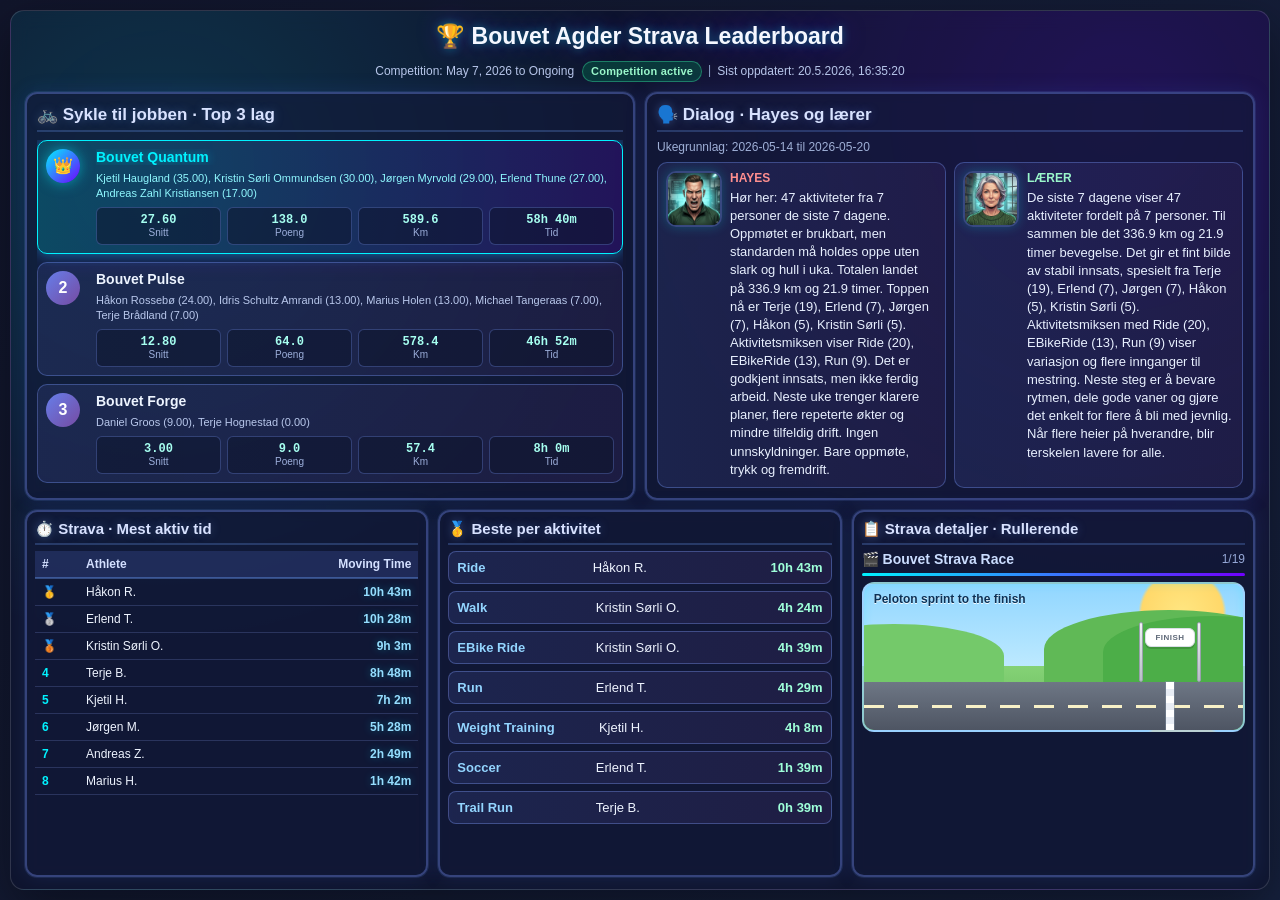
==== commit 16c992ca: "Improve" ====
--- a/index.html
+++ b/index.html
@@ -34,11 +34,12 @@
             min-height: 100vh;
             padding: 10px;
             color: var(--text-main);
+            overflow: hidden;
         }
 
         .container {
             width: 100%;
-            min-height: calc(100vh - 20px);
+            height: calc(100vh - 20px);
             margin: 0 auto;
             background:
                 radial-gradient(circle at 12% 18%, rgba(0, 242, 255, 0.14), transparent 36%),
@@ -102,8 +103,45 @@
             min-height: 0;
             display: grid;
             grid-template-columns: 1fr 1fr;
-            grid-template-rows: 1fr 1fr;
+            grid-template-rows: minmax(250px, 1fr) minmax(230px, 0.9fr);
+            grid-template-areas:
+                "sykle dialogue"
+                "bottom bottom";
             gap: 10px;
+        }
+
+        .panel-sykle {
+            grid-area: sykle;
+        }
+
+        .panel-dialogue {
+            grid-area: dialogue;
+        }
+
+        .bottom-strip {
+            grid-area: bottom;
+            min-height: 0;
+            display: grid;
+            grid-template-columns: repeat(3, minmax(0, 1fr));
+            gap: 10px;
+        }
+
+        .bottom-strip .panel h2 {
+            font-size: 15px;
+            margin-bottom: 6px;
+        }
+
+        .bottom-strip .panel {
+            padding: 8px;
+        }
+
+        .bottom-strip table {
+            font-size: 12px;
+        }
+
+        .bottom-strip th,
+        .bottom-strip td {
+            padding: 6px 7px;
         }
 
         .panel {
@@ -392,6 +430,94 @@
             color: #9eb0dc;
             text-align: center;
             padding: 24px 10px;
+        }
+
+        .dialogue-meta {
+            color: #9fb0d7;
+            font-size: 12px;
+            margin-bottom: 8px;
+        }
+
+        .panel-dialogue .panel-body {
+            overflow: hidden;
+            display: flex;
+            flex-direction: column;
+        }
+
+        .dialogue-split {
+            min-height: 0;
+            flex: 1;
+            display: grid;
+            grid-template-columns: 1fr 1fr;
+            gap: 8px;
+        }
+
+        .dialogue-card {
+            min-height: 0;
+            border: 1px solid rgba(122, 154, 255, 0.35);
+            border-radius: 10px;
+            padding: 8px;
+            background: linear-gradient(90deg, rgba(102, 126, 234, 0.13) 0%, rgba(118, 75, 162, 0.12) 100%);
+            display: grid;
+            grid-template-columns: 56px 1fr;
+            gap: 8px;
+            height: 100%;
+        }
+
+        .dialogue-card > div:last-child {
+            min-height: 0;
+            display: flex;
+            flex-direction: column;
+        }
+
+        .dialogue-avatar {
+            width: 56px;
+            height: 56px;
+            border-radius: 10px;
+            border: 2px solid rgba(122, 154, 255, 0.4);
+            object-fit: cover;
+            box-shadow: 0 0 12px rgba(0, 242, 255, 0.22);
+            background: rgba(11, 18, 40, 0.9);
+        }
+
+        .dialogue-avatar-fallback {
+            width: 56px;
+            height: 56px;
+            border-radius: 10px;
+            border: 2px solid rgba(122, 154, 255, 0.4);
+            display: none;
+            align-items: center;
+            justify-content: center;
+            text-align: center;
+            font-size: 9px;
+            color: #8ff8ff;
+            background: rgba(11, 18, 40, 0.9);
+            padding: 4px;
+        }
+
+        .dialogue-label {
+            font-size: 12px;
+            font-weight: 700;
+            margin-bottom: 4px;
+        }
+
+        .dialogue-label.hayes {
+            color: #ff8f8f;
+        }
+
+        .dialogue-label.teacher {
+            color: #9af7cb;
+        }
+
+        .dialogue-text {
+            font-size: 12px;
+            color: #e8f0ff;
+            line-height: 1.45;
+            min-height: 0;
+            flex: 1;
+            overflow: hidden;
+            white-space: pre-wrap;
+            padding-right: 2px;
         }
 
         .fun-board {
@@ -627,7 +753,15 @@
         @media (max-width: 1200px) {
             .dashboard-grid {
                 grid-template-columns: 1fr;
-                grid-template-rows: repeat(4, minmax(260px, auto));
+                grid-template-rows: auto auto auto;
+                grid-template-areas:
+                    "sykle"
+                    "dialogue"
+                    "bottom";
+            }
+
+            .bottom-strip {
+                grid-template-columns: 1fr;
             }
 
             .container {
@@ -636,6 +770,10 @@
 
             .sport-winner-row {
                 grid-template-columns: minmax(100px, 0.8fr) minmax(130px, 1fr) auto;
+            }
+
+            .dialogue-split {
+                grid-template-columns: 1fr;
             }
         }
     </style>
@@ -646,33 +784,64 @@
         <div class="header-meta" id="headerMeta">Loading…</div>
 
         <div class="dashboard-grid">
-            <section class="panel">
+            <section class="panel panel-sykle">
                 <h2>🚲 Sykle til jobben · Top 3 lag</h2>
                 <div class="panel-body" id="panelSykleTop3">
                     <div class="loading">Loading...</div>
                 </div>
             </section>
 
-            <section class="panel">
-                <h2>⏱️ Strava · Mest aktiv tid</h2>
-                <div class="panel-body" id="panelStravaActiveTime">
-                    <div class="loading">Loading...</div>
+            <section class="panel panel-dialogue">
+                <h2>🗣️ Dialog · Hayes og lærer</h2>
+                <div class="panel-body">
+                    <div class="dialogue-meta" id="dialogueMeta">Laster dialoggrunnlag...</div>
+                    <div class="dialogue-split">
+                        <article class="dialogue-card">
+                            <div>
+                                <img id="hayesAvatar" class="dialogue-avatar" src="avatars/hayes.png" alt="Hayes avatar">
+                                <div id="hayesAvatarFallback" class="dialogue-avatar-fallback">LEGG INN HAYES</div>
+                            </div>
+                            <div>
+                                <div class="dialogue-label hayes">HAYES</div>
+                                <div id="dialogueHayes" class="dialogue-text">Laster...</div>
+                            </div>
+                        </article>
+                        <article class="dialogue-card">
+                            <div>
+                                <img id="teacherAvatar" class="dialogue-avatar" src="avatars/teacher.png" alt="Lærer avatar">
+                                <div id="teacherAvatarFallback" class="dialogue-avatar-fallback">LEGG INN LÆRER</div>
+                            </div>
+                            <div>
+                                <div class="dialogue-label teacher">LÆRER</div>
+                                <div id="dialogueTeacher" class="dialogue-text">Laster...</div>
+                            </div>
+                        </article>
+                    </div>
                 </div>
             </section>
 
-            <section class="panel">
-                <h2>🥇 Beste per aktivitet</h2>
-                <div class="panel-body" id="panelBestPerSport">
-                    <div class="loading">Loading...</div>
-                </div>
-            </section>
-
-            <section class="panel">
-                <h2>📋 Strava detaljer · Rullerende</h2>
-                <div class="panel-body" id="panelStravaRolling">
-                    <div class="loading">Loading...</div>
-                </div>
-            </section>
+            <div class="bottom-strip">
+                <section class="panel">
+                    <h2>⏱️ Strava · Mest aktiv tid</h2>
+                    <div class="panel-body" id="panelStravaActiveTime">
+                        <div class="loading">Loading...</div>
+                    </div>
+                </section>
+
+                <section class="panel">
+                    <h2>🥇 Beste per aktivitet</h2>
+                    <div class="panel-body" id="panelBestPerSport">
+                        <div class="loading">Loading...</div>
+                    </div>
+                </section>
+
+                <section class="panel">
+                    <h2>📋 Strava detaljer · Rullerende</h2>
+                    <div class="panel-body" id="panelStravaRolling">
+                        <div class="loading">Loading...</div>
+                    </div>
+                </section>
+            </div>
         </div>
     </div>
 
@@ -994,6 +1163,88 @@
             };
         }
 
+        function setupDialogueAvatars() {
+            const pairs = [
+                ['hayesAvatar', 'hayesAvatarFallback'],
+                ['teacherAvatar', 'teacherAvatarFallback']
+            ];
+
+            pairs.forEach(([imgId, fallbackId]) => {
+                const img = document.getElementById(imgId);
+                const fallback = document.getElementById(fallbackId);
+                if (!img || !fallback) return;
+
+                img.addEventListener('error', () => {
+                    img.style.display = 'none';
+                    fallback.style.display = 'flex';
+                }, { once: true });
+            });
+        }
+
+        function renderDialogue(dialogue) {
+            const metaEl = document.getElementById('dialogueMeta');
+            const hayesEl = document.getElementById('dialogueHayes');
+            const teacherEl = document.getElementById('dialogueTeacher');
+
+            if (!dialogue || (!dialogue.hayes && !dialogue.teacher)) {
+                metaEl.textContent = 'Kunne ikke laste dialoggrunnlag.';
+                hayesEl.textContent = 'Kjør generate_weekly_dialogue.py for å lage weekly_dialogue.json.';
+                teacherEl.textContent = 'Når weekly_dialogue.json finnes, vises læreroppsummeringen her.';
+                fitDialogueTextSoon();
+                return;
+            }
+
+            metaEl.textContent = `Ukegrunnlag: ${dialogue.week_label || 'Ingen datert aktivitet'}`;
+            hayesEl.textContent = dialogue.hayes || 'Hayes-oppsummering mangler.';
+            teacherEl.textContent = dialogue.teacher || 'Læreroppsummering mangler.';
+            fitDialogueTextSoon();
+        }
+
+        function fitDialogueTextElement(element) {
+            if (!element) return;
+
+            const maxFont = 14;
+            const minFont = 6;
+            const tolerance = 0.1;
+
+            if (element.clientHeight <= 0 || element.clientWidth <= 0) return;
+
+            element.style.lineHeight = '1.4';
+            let low = minFont;
+            let high = maxFont;
+            let best = minFont;
+
+            while ((high - low) > tolerance) {
+                const mid = (low + high) / 2;
+                element.style.fontSize = `${mid}px`;
+
+                const fitsHeight = element.scrollHeight <= element.clientHeight;
+                const fitsWidth = element.scrollWidth <= element.clientWidth;
+
+                if (fitsHeight && fitsWidth) {
+                    best = mid;
+                    low = mid;
+                } else {
+                    high = mid;
+                }
+            }
+
+            element.style.fontSize = `${best.toFixed(2)}px`;
+        }
+
+        function fitDialogueTextSoon() {
+            requestAnimationFrame(() => {
+                requestAnimationFrame(() => {
+                    fitDialogueText();
+                });
+            });
+        }
+
+        function fitDialogueText() {
+            fitDialogueTextElement(document.getElementById('dialogueHayes'));
+            fitDialogueTextElement(document.getElementById('dialogueTeacher'));
+        }
+
         function renderSyklePanel(state) {
             const el = document.getElementById('panelSykleTop3');
             if (!state || !state.topTeams.length) {
@@ -1229,6 +1480,16 @@
                     membersRes.json()
                 ]);
 
+                let dialogueData = null;
+                try {
+                    const dialogueRes = await fetch('weekly_dialogue.json');
+                    if (dialogueRes.ok) {
+                        dialogueData = await dialogueRes.json();
+                    }
+                } catch (dialogueError) {
+                    console.warn('Could not load weekly_dialogue.json:', dialogueError);
+                }
+
                 const updateData = updateRes.ok ? await updateRes.json() : null;
                 const sykleData = sykleNatRes.ok ? await sykleNatRes.json() : null;
                 const countyData = sykleCountyRes.ok ? await sykleCountyRes.json() : null;
@@ -1243,6 +1504,7 @@
                 renderSyklePanel(sykleState);
                 renderOverallActiveTime(stravaState.overallByMovingTime);
                 renderBestPerSport(stravaState.bestPerSport);
+                renderDialogue(dialogueData);
 
                 rollingBoards = stravaState.rolling;
                 rollingIndex = 0;
@@ -1261,8 +1523,10 @@
             }
         }
 
+        setupDialogueAvatars();
         loadDashboard();
         setInterval(loadDashboard, DATA_REFRESH_MS);
+        window.addEventListener('resize', fitDialogueTextSoon);
     </script>
 </body>
 </html>
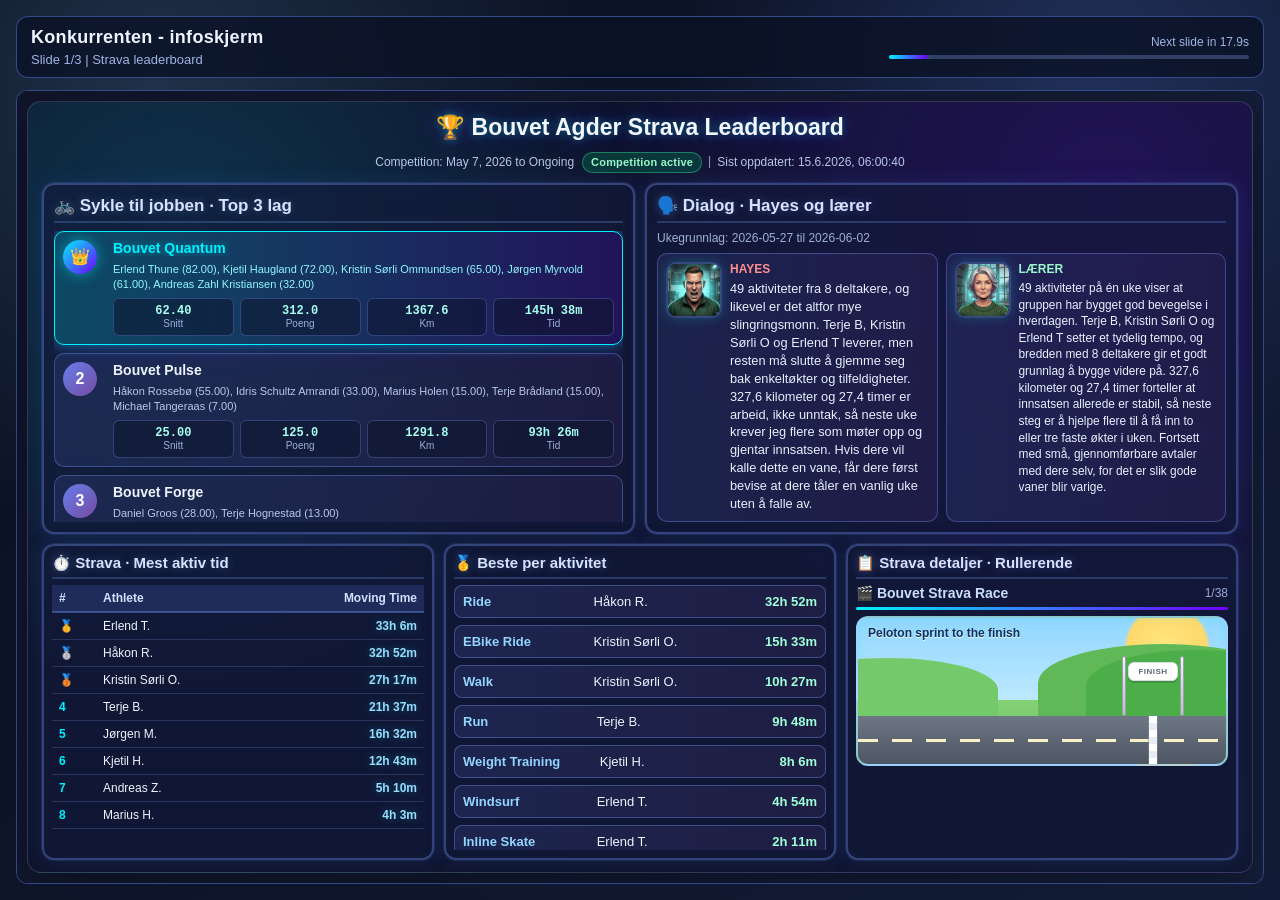
==== commit ee53b1ac: "Bouvm" ====
--- a/index.html
+++ b/index.html
@@ -3,414 +3,96 @@
 <head>
     <meta charset="UTF-8">
     <meta name="viewport" content="width=device-width, initial-scale=1.0">
-    <title>Strava Club Leaderboard</title>
+    <title>Konkurrenten - infoskjerm</title>
     <style>
         :root {
-            --bg-1: #11152b;
-            --bg-2: #16213e;
-            --panel-bg: rgba(19, 27, 58, 0.7);
-            --panel-border: rgba(124, 150, 255, 0.35);
-            --panel-title: #d8e2ff;
-            --muted: #9fb0d7;
-            --text-main: #eef4ff;
-            --accent: #6fa1ff;
-            --accent-2: #00f2ff;
-            --glow: #7000ff;
-            --good-bg: rgba(3, 109, 74, 0.42);
-            --good-text: #9af7cb;
-            --bad-bg: rgba(133, 34, 34, 0.45);
-            --bad-text: #ffc1c1;
+            --bg-a: #0a0f1f;
+            --bg-b: #121c36;
+            --panel: rgba(9, 17, 37, 0.78);
+            --panel-border: rgba(100, 140, 255, 0.45);
+            --text: #edf3ff;
+            --muted: #9fb4e6;
         }
 
         * {
+            box-sizing: border-box;
             margin: 0;
             padding: 0;
-            box-sizing: border-box;
         }
 
         body {
+            min-height: 100vh;
             font-family: -apple-system, BlinkMacSystemFont, 'Segoe UI', Roboto, Oxygen, Ubuntu, Cantarell, sans-serif;
-            background: linear-gradient(130deg, var(--bg-1) 0%, var(--bg-2) 100%);
-            min-height: 100vh;
-            padding: 10px;
-            color: var(--text-main);
-            overflow: hidden;
-        }
-
-        .container {
-            width: 100%;
-            height: calc(100vh - 20px);
+            color: var(--text);
+            background:
+                radial-gradient(circle at 12% 10%, rgba(126, 199, 255, 0.18), transparent 32%),
+                radial-gradient(circle at 85% 8%, rgba(100, 140, 255, 0.22), transparent 30%),
+                linear-gradient(135deg, var(--bg-a), var(--bg-b));
+            padding: 16px;
+        }
+
+        .shell {
+            width: min(1500px, 100%);
             margin: 0 auto;
-            background:
-                radial-gradient(circle at 12% 18%, rgba(0, 242, 255, 0.14), transparent 36%),
-                radial-gradient(circle at 88% 12%, rgba(112, 0, 255, 0.18), transparent 38%),
-                rgba(15, 21, 47, 0.74);
-            border-radius: 14px;
-            border: 1px solid rgba(255, 255, 255, 0.14);
-            backdrop-filter: blur(10px);
-            box-shadow: 0 18px 52px rgba(0, 0, 0, 0.42);
-            padding: 12px 14px;
-            display: flex;
-            flex-direction: column;
-            gap: 10px;
-        }
-
-        h1 {
-            color: #f4f7ff;
-            text-align: center;
-            font-size: 23px;
-            line-height: 1.2;
-            text-shadow: 0 0 10px rgba(0, 242, 255, 0.4), 0 0 24px rgba(112, 0, 255, 0.35);
-        }
-
-        .header-meta {
-            text-align: center;
-            color: #b7c6ea;
-            font-size: 12px;
-            line-height: 1.4;
-        }
-
-        .header-meta .sep {
-            color: #8ea1cb;
-            margin: 0 6px;
-        }
-
-        .competition-state {
-            display: inline-block;
-            margin-left: 8px;
-            padding: 2px 8px;
-            border-radius: 999px;
-            font-size: 11px;
-            font-weight: 700;
-            letter-spacing: 0.2px;
-            vertical-align: middle;
-        }
-
-        .competition-state.ended {
-            color: var(--bad-text);
-            background: var(--bad-bg);
-            border: 1px solid rgba(248, 113, 113, 0.45);
-        }
-
-        .competition-state.active {
-            color: var(--good-text);
-            background: var(--good-bg);
-            border: 1px solid rgba(52, 211, 153, 0.45);
-        }
-
-        .dashboard-grid {
-            flex: 1;
-            min-height: 0;
+            height: calc(100vh - 32px);
             display: grid;
-            grid-template-columns: 1fr 1fr;
-            grid-template-rows: minmax(250px, 1fr) minmax(230px, 0.9fr);
-            grid-template-areas:
-                "sykle dialogue"
-                "bottom bottom";
-            gap: 10px;
-        }
-
-        .panel-sykle {
-            grid-area: sykle;
-        }
-
-        .panel-dialogue {
-            grid-area: dialogue;
-        }
-
-        .bottom-strip {
-            grid-area: bottom;
-            min-height: 0;
-            display: grid;
-            grid-template-columns: repeat(3, minmax(0, 1fr));
-            gap: 10px;
-        }
-
-        .bottom-strip .panel h2 {
-            font-size: 15px;
-            margin-bottom: 6px;
-        }
-
-        .bottom-strip .panel {
-            padding: 8px;
-        }
-
-        .bottom-strip table {
-            font-size: 12px;
-        }
-
-        .bottom-strip th,
-        .bottom-strip td {
-            padding: 6px 7px;
-        }
-
-        .panel {
-            min-height: 0;
-            background: var(--panel-bg);
-            border: 2px solid var(--panel-border);
+            grid-template-rows: auto 1fr;
+            gap: 12px;
+        }
+
+        .header {
+            border: 1px solid var(--panel-border);
+            background: var(--panel);
             border-radius: 12px;
-            box-shadow: 0 0 0 1px rgba(111, 161, 255, 0.12), 0 0 20px rgba(58, 93, 228, 0.15);
-            backdrop-filter: blur(6px);
-            padding: 10px;
-            display: flex;
-            flex-direction: column;
-        }
-
-        .panel h2 {
-            color: var(--panel-title);
-            margin: 0 0 8px;
-            font-size: 17px;
-            border-bottom: 2px solid rgba(111, 161, 255, 0.25);
-            padding-bottom: 5px;
-            text-shadow: 0 0 10px rgba(111, 161, 255, 0.35);
-        }
-
-        .panel-body {
-            flex: 1;
-            min-height: 0;
-            overflow: auto;
-        }
-
-        .loading {
-            text-align: center;
-            color: var(--muted);
-            padding: 30px 10px;
-        }
-
-        .loading::after {
-            content: '';
-            animation: dots 1.5s steps(4, end) infinite;
-        }
-
-        table {
-            width: 100%;
-            border-collapse: collapse;
-            font-size: 13px;
-        }
-
-        thead {
-            background: rgba(89, 121, 229, 0.2);
-            border-bottom: 2px solid rgba(111, 161, 255, 0.38);
-        }
-
-        th {
-            padding: 8px 10px;
-            text-align: left;
-            font-weight: 600;
-            color: #d4e0ff;
-            font-size: 12px;
-        }
-
-        td {
-            padding: 7px 10px;
-            border-bottom: 1px solid rgba(143, 169, 255, 0.2);
-        }
-
-        .rank {
-            width: 44px;
-            color: var(--accent-2);
-            font-weight: 700;
-        }
-
-        .name {
-            font-weight: 500;
-        }
-
-        .metric {
-            text-align: right;
-            white-space: nowrap;
-            color: #e8f0ff;
-        }
-
-        .primary-col {
-            color: #95deff;
-            font-weight: 700;
-            text-shadow: 0 0 8px rgba(0, 242, 255, 0.3);
-        }
-
-        .sport-winner-grid {
-            display: grid;
-            grid-template-columns: 1fr;
-            gap: 7px;
-        }
-
-        .sport-winner-row {
-            display: grid;
-            grid-template-columns: minmax(110px, 0.9fr) minmax(150px, 1.2fr) auto;
-            gap: 8px;
-            align-items: center;
-            padding: 8px;
-            border-radius: 8px;
-            border: 1px solid rgba(128, 159, 255, 0.35);
-            background: linear-gradient(90deg, rgba(100, 126, 234, 0.14) 0%, rgba(118, 75, 162, 0.14) 100%);
-            font-size: 13px;
-        }
-
-        .sport-name {
-            font-weight: 700;
-            color: #93d5ff;
-            overflow: hidden;
-            text-overflow: ellipsis;
-            white-space: nowrap;
-        }
-
-        .sport-athlete {
-            overflow: hidden;
-            text-overflow: ellipsis;
-            white-space: nowrap;
-        }
-
-        .sport-metric {
-            text-align: right;
-            color: #9effd9;
-            white-space: nowrap;
-            font-weight: 600;
-        }
-
-        .sykle-top3 {
-            display: grid;
-            grid-template-columns: 1fr;
-            gap: 8px;
-        }
-
-        .team-card {
-            border: 1px solid rgba(122, 154, 255, 0.35);
-            border-radius: 10px;
-            padding: 8px;
-            background: linear-gradient(90deg, rgba(102, 126, 234, 0.13) 0%, rgba(118, 75, 162, 0.12) 100%);
-            display: grid;
-            grid-template-columns: 42px 1fr;
-            gap: 8px;
-        }
-
-        .team-card.winner {
-            border-color: #00f2ff;
-            background: linear-gradient(90deg, rgba(0, 242, 255, 0.2) 0%, rgba(112, 0, 255, 0.18) 100%);
-            box-shadow: 0 0 14px rgba(0, 242, 255, 0.42), 0 0 26px rgba(112, 0, 255, 0.26);
-            animation: neonPulse 1.6s ease-in-out infinite alternate;
-        }
-
-        .team-rank {
-            width: 34px;
-            height: 34px;
-            border-radius: 50%;
-            background: linear-gradient(135deg, #667eea, #764ba2);
-            color: #fff;
-            display: flex;
-            align-items: center;
-            justify-content: center;
-            font-size: 16px;
-            font-weight: 800;
-        }
-
-        .team-card.winner .team-rank {
-            background: linear-gradient(135deg, #00f2ff, #7000ff);
-            box-shadow: 0 0 14px rgba(0, 242, 255, 0.5);
-        }
-
-        .team-main {
-            min-width: 0;
-        }
-
-        .team-title {
-            font-size: 14px;
-            font-weight: 700;
-            color: #edf4ff;
-            overflow: hidden;
-            text-overflow: ellipsis;
-            white-space: nowrap;
-        }
-
-        .team-members {
-            margin-top: 6px;
-            font-size: 11px;
-            line-height: 1.35;
-            color: #b9c8ec;
-            overflow-wrap: anywhere;
-            word-break: break-word;
-        }
-
-        .team-card.winner .team-title {
-            color: #00f2ff;
-            text-shadow: 0 0 10px rgba(0, 242, 255, 0.45);
-        }
-
-        .team-card.winner .team-members {
-            color: #8ff8ff;
-        }
-
-        .team-stats {
-            display: grid;
-            grid-template-columns: repeat(4, minmax(45px, 1fr));
-            gap: 6px;
-            margin-top: 6px;
-        }
-
-        .team-stat {
-            background: rgba(13, 20, 45, 0.55);
-            border: 1px solid rgba(122, 154, 255, 0.3);
-            border-radius: 6px;
-            text-align: center;
-            padding: 5px 4px;
-        }
-
-        .team-stat .v {
-            font-size: 12px;
-            font-weight: 700;
-            color: #a6fff0;
-            line-height: 1.2;
-            font-family: 'Courier New', monospace;
-        }
-
-        .team-stat .l {
-            font-size: 10px;
-            color: #9eb0dc;
-            line-height: 1.2;
-        }
-
-        .sykle-context {
-            margin-top: 8px;
-            display: flex;
-            flex-wrap: wrap;
-            gap: 7px;
-            font-size: 11px;
-            color: #bed0f5;
-        }
-
-        .context-pill {
-            border: 1px solid rgba(122, 154, 255, 0.42);
-            background: rgba(21, 31, 68, 0.7);
-            border-radius: 999px;
-            padding: 3px 8px;
-            white-space: nowrap;
-        }
-
-        .rolling-header {
+            padding: 10px 14px;
             display: flex;
             justify-content: space-between;
             align-items: center;
-            gap: 8px;
-            margin-bottom: 6px;
-        }
-
-        .rolling-title {
-            font-size: 14px;
-            color: #cbddff;
+            gap: 12px;
+        }
+
+        .header-left {
+            display: flex;
+            flex-direction: column;
+            gap: 4px;
+            min-width: 0;
+            flex: 1;
+        }
+
+        .header-right {
+            width: min(360px, 42vw);
+            min-width: 210px;
+            display: flex;
+            flex-direction: column;
+            gap: 6px;
+        }
+
+        .title {
+            font-size: 18px;
             font-weight: 700;
-        }
-
-        .rolling-index {
+            letter-spacing: 0.3px;
+        }
+
+        .meta {
+            color: var(--muted);
+            font-size: 13px;
+            white-space: nowrap;
+            overflow: hidden;
+            text-overflow: ellipsis;
+        }
+
+        .next-slide {
+            color: var(--muted);
             font-size: 12px;
-            color: #97a9d8;
+            text-align: right;
             white-space: nowrap;
         }
 
         .progress-bar-wrapper {
-            height: 3px;
+            height: 4px;
             background: rgba(147, 170, 244, 0.28);
             border-radius: 999px;
             overflow: hidden;
-            margin-bottom: 6px;
         }
 
         .progress-bar {
@@ -420,1113 +102,195 @@
             box-shadow: 0 0 12px rgba(0, 242, 255, 0.6);
         }
 
-        .rolling-content {
-            min-height: 0;
-            flex: 1;
-            overflow: auto;
-        }
-
-        .rolling-empty {
-            color: #9eb0dc;
-            text-align: center;
-            padding: 24px 10px;
-        }
-
-        .dialogue-meta {
-            color: #9fb0d7;
-            font-size: 12px;
-            margin-bottom: 8px;
-        }
-
-        .panel-dialogue .panel-body {
+        .viewer {
+            border: 1px solid var(--panel-border);
+            background: var(--panel);
+            border-radius: 12px;
             overflow: hidden;
-            display: flex;
-            flex-direction: column;
-        }
-
-        .dialogue-split {
-            min-height: 0;
-            flex: 1;
-            display: grid;
-            grid-template-columns: 1fr 1fr;
-            gap: 8px;
-        }
-
-        .dialogue-card {
-            min-height: 0;
-            border: 1px solid rgba(122, 154, 255, 0.35);
-            border-radius: 10px;
-            padding: 8px;
-            background: linear-gradient(90deg, rgba(102, 126, 234, 0.13) 0%, rgba(118, 75, 162, 0.12) 100%);
-            display: grid;
-            grid-template-columns: 56px 1fr;
-            gap: 8px;
+            position: relative;
+        }
+
+        .slide-frame {
+            width: 100%;
             height: 100%;
-        }
-
-        .dialogue-card > div:last-child {
-            min-height: 0;
-            display: flex;
-            flex-direction: column;
-        }
-
-        .dialogue-avatar {
-            width: 56px;
-            height: 56px;
-            border-radius: 10px;
-            border: 2px solid rgba(122, 154, 255, 0.4);
-            object-fit: cover;
-            box-shadow: 0 0 12px rgba(0, 242, 255, 0.22);
-            background: rgba(11, 18, 40, 0.9);
-        }
-
-        .dialogue-avatar-fallback {
-            width: 56px;
-            height: 56px;
-            border-radius: 10px;
-            border: 2px solid rgba(122, 154, 255, 0.4);
+            border: 0;
+            background: #050913;
+        }
+
+        .error {
+            position: absolute;
+            inset: 0;
             display: none;
             align-items: center;
             justify-content: center;
             text-align: center;
-            font-size: 9px;
-            color: #8ff8ff;
-            background: rgba(11, 18, 40, 0.9);
-            padding: 4px;
-        }
-
-        .dialogue-label {
-            font-size: 12px;
-            font-weight: 700;
-            margin-bottom: 4px;
-        }
-
-        .dialogue-label.hayes {
-            color: #ff8f8f;
-        }
-
-        .dialogue-label.teacher {
-            color: #9af7cb;
-        }
-
-        .dialogue-text {
-            font-size: 12px;
-            color: #e8f0ff;
-            line-height: 1.45;
-            min-height: 0;
-            flex: 1;
-            overflow: hidden;
-            white-space: pre-wrap;
-            padding-right: 2px;
-        }
-
-        .fun-board {
-            position: relative;
-            height: 150px;
-            border-radius: 12px;
-            overflow: hidden;
-            border: 2px solid rgba(159, 207, 255, 0.7);
-            box-shadow: inset 0 0 10px rgba(0, 242, 255, 0.2);
-            background:
-                radial-gradient(circle at 84% 20%, #ffe681 0, #ffd86a 12%, transparent 13%),
-                linear-gradient(to bottom, #91d6ff 0%, #bce9ff 56%, #85d276 56%, #64b85a 100%);
-        }
-
-        .fun-cloud {
-            position: absolute;
-            color: rgba(255, 255, 255, 0.95);
-            filter: drop-shadow(0 2px 2px rgba(0, 0, 0, 0.08));
-            user-select: none;
-            pointer-events: none;
-            animation: cloudDrift linear infinite;
-            z-index: 1;
-        }
-
-        .fun-cloud.c1 { top: 14px; left: -80px; font-size: 22px; animation-duration: 22s; }
-        .fun-cloud.c2 { top: 38px; left: -140px; font-size: 25px; animation-duration: 27s; animation-delay: -8s; }
-        .fun-cloud.c3 { top: 28px; left: -210px; font-size: 18px; animation-duration: 30s; animation-delay: -16s; }
-
-        .fun-hill {
-            position: absolute;
-            border-radius: 50% 50% 0 0;
-            bottom: 42px;
-            z-index: 2;
-        }
-
-        .fun-hill.h1 { left: -80px; width: 220px; height: 64px; background: #74c96a; }
-        .fun-hill.h2 { left: 180px; width: 250px; height: 78px; background: #60b956; }
-        .fun-hill.h3 { right: -80px; width: 220px; height: 72px; background: #4cae48; }
-
-        .fun-road {
-            position: absolute;
-            left: 0;
-            right: 0;
-            bottom: 0;
-            height: 48px;
-            background: linear-gradient(to bottom, #6e7785, #4e5563);
-            z-index: 3;
-        }
-
-        .fun-road::before {
-            content: '';
-            position: absolute;
-            left: 0;
-            right: 0;
-            top: 23px;
-            height: 3px;
-            background: repeating-linear-gradient(90deg, #f8f1c7 0, #f8f1c7 20px, transparent 20px, transparent 34px);
-        }
-
-        .fun-racer {
-            position: absolute;
-            bottom: 28px;
-            left: -14%;
-            line-height: 1;
-            user-select: none;
-            pointer-events: none;
-            transform: scaleX(-1);
-            z-index: 5;
-        }
-
-        .fun-racer span {
-            display: block;
-        }
-
-        .fun-racer.r1 { font-size: 26px; }
-        .fun-racer.r2 { font-size: 24px; bottom: 24px; }
-        .fun-racer.r3 { font-size: 28px; bottom: 24px; }
-        .fun-racer.r4 { font-size: 24px; bottom: 30px; }
-        .fun-racer.r5 { font-size: 22px; bottom: 22px; }
-        .fun-racer.r6 { font-size: 22px; bottom: 27px; }
-
-        .fun-bike {
-            font-size: 18px;
-            transform: translateY(-2px);
-        }
-
-        .fun-goal {
-            position: absolute;
-            right: 42px;
-            bottom: 48px;
-            width: 62px;
-            height: 62px;
-            z-index: 6;
-            pointer-events: none;
-        }
-
-        .fun-goal-pole {
-            position: absolute;
-            bottom: 0;
-            width: 4px;
-            height: 60px;
-            background: linear-gradient(to bottom, #f1f3f5, #b8bec8);
-            border: 1px solid #99a1ac;
-            border-radius: 3px;
-        }
-
-        .fun-goal-pole.left { left: 0; }
-        .fun-goal-pole.right { right: 0; }
-
-        .fun-goal-banner {
-            position: absolute;
-            left: 6px;
-            right: 6px;
-            top: 8px;
-            font-size: 8px;
-            font-weight: 800;
-            letter-spacing: 0.5px;
-            color: #5f6978;
-            text-align: center;
-            padding: 4px 0;
-            border-radius: 6px;
-            border: 1px solid #d9dee6;
-            background: #ffffff;
-            box-shadow: 0 2px 0 rgba(0, 0, 0, 0.15);
-        }
-
-        .fun-finish-line {
-            position: absolute;
-            right: 69px;
-            bottom: 0;
-            width: 8px;
-            height: 48px;
-            z-index: 4;
-            background: repeating-linear-gradient(to bottom, #ffffff 0, #ffffff 7px, #e8edf5 7px, #e8edf5 14px);
-            box-shadow: 0 0 0 1px rgba(130, 144, 163, 0.45);
-        }
-
-        .fun-confetti {
-            position: absolute;
-            right: 24px;
-            bottom: 78px;
-            width: 110px;
-            height: 72px;
-            z-index: 7;
-            pointer-events: none;
-        }
-
-        .fun-confetti-piece {
-            position: absolute;
-            top: 14px;
-            left: 36px;
-            width: 5px;
-            height: 8px;
-            border-radius: 2px;
-            opacity: 0;
-            transform: translate(0, 0) rotate(0deg);
-        }
-
-        .fun-confetti.burst .fun-confetti-piece {
-            animation: confettiPiece 2200ms ease-out forwards;
-        }
-
-        .fun-confetti-piece:nth-child(1) { background: #ff4d6d; --dx: -34px; --dy: 36px; animation-delay: 0ms; }
-        .fun-confetti-piece:nth-child(2) { background: #ffd166; --dx: -20px; --dy: 40px; animation-delay: 60ms; }
-        .fun-confetti-piece:nth-child(3) { background: #06d6a0; --dx: 2px; --dy: 40px; animation-delay: 80ms; }
-        .fun-confetti-piece:nth-child(4) { background: #118ab2; --dx: 20px; --dy: 44px; animation-delay: 120ms; }
-        .fun-confetti-piece:nth-child(5) { background: #ef476f; --dx: 36px; --dy: 40px; animation-delay: 140ms; }
-        .fun-confetti-piece:nth-child(6) { background: #ff9f1c; --dx: -12px; --dy: 34px; animation-delay: 170ms; }
-        .fun-confetti-piece:nth-child(7) { background: #8338ec; --dx: 12px; --dy: 34px; animation-delay: 190ms; }
-        .fun-confetti-piece:nth-child(8) { background: #3a86ff; --dx: -28px; --dy: 44px; animation-delay: 220ms; }
-        .fun-confetti-piece:nth-child(9) { background: #12b886; --dx: 40px; --dy: 48px; animation-delay: 30ms; }
-        .fun-confetti-piece:nth-child(10) { background: #ff6b6b; --dx: -44px; --dy: 46px; animation-delay: 90ms; }
-        .fun-confetti-piece:nth-child(11) { background: #f59f00; --dx: 24px; --dy: 54px; animation-delay: 110ms; }
-        .fun-confetti-piece:nth-child(12) { background: #2f9e44; --dx: -14px; --dy: 50px; animation-delay: 150ms; }
-        .fun-confetti-piece:nth-child(13) { background: #e64980; --dx: 46px; --dy: 46px; animation-delay: 180ms; }
-        .fun-confetti-piece:nth-child(14) { background: #4c6ef5; --dx: -48px; --dy: 58px; animation-delay: 210ms; }
-        .fun-confetti-piece:nth-child(15) { background: #0ca678; --dx: 6px; --dy: 56px; animation-delay: 240ms; }
-        .fun-confetti-piece:nth-child(16) { background: #f03e3e; --dx: -6px; --dy: 54px; animation-delay: 260ms; }
-
-        .fun-race-caption {
-            position: absolute;
-            top: 8px;
-            left: 10px;
-            right: 10px;
-            font-size: 12px;
-            font-weight: 700;
-            color: #0b3157;
-            text-shadow: 0 1px 0 rgba(255, 255, 255, 0.9);
-            z-index: 5;
-        }
-
-        @keyframes neonPulse {
-            from {
-                box-shadow: 0 0 10px rgba(0, 242, 255, 0.35), 0 0 24px rgba(112, 0, 255, 0.18);
-            }
-            to {
-                box-shadow: 0 0 18px rgba(0, 242, 255, 0.58), 0 0 34px rgba(112, 0, 255, 0.35);
-            }
-        }
-
-        @keyframes dots {
-            0%, 20% { content: ''; }
-            40% { content: '.'; }
-            60% { content: '..'; }
-            80%, 100% { content: '...'; }
-        }
-
-        @keyframes cloudDrift {
-            from { transform: translateX(0); }
-            to { transform: translateX(900px); }
-        }
-
-        @keyframes funRace {
-            from { left: -14%; }
-            to { left: 102%; }
-        }
-
-        @keyframes confettiPiece {
-            0% {
-                opacity: 0;
-                transform: translate(0, 0) rotate(0deg);
-            }
-            8% {
-                opacity: 1;
-                transform: translate(0, -6px) rotate(40deg);
-            }
-            100% {
-                opacity: 0;
-                transform: translate(var(--dx), var(--dy)) rotate(320deg);
-            }
-        }
-
-        @media (max-width: 1200px) {
-            .dashboard-grid {
-                grid-template-columns: 1fr;
-                grid-template-rows: auto auto auto;
-                grid-template-areas:
-                    "sykle"
-                    "dialogue"
-                    "bottom";
-            }
-
-            .bottom-strip {
-                grid-template-columns: 1fr;
-            }
-
-            .container {
-                min-height: auto;
-            }
-
-            .sport-winner-row {
-                grid-template-columns: minmax(100px, 0.8fr) minmax(130px, 1fr) auto;
-            }
-
-            .dialogue-split {
-                grid-template-columns: 1fr;
+            padding: 24px;
+            font-size: 16px;
+            color: #ffb9b9;
+            background: rgba(35, 8, 8, 0.84);
+        }
+
+        @media (max-width: 700px) {
+            body {
+                padding: 10px;
+            }
+
+            .shell {
+                height: calc(100vh - 20px);
+            }
+
+            .header {
+                flex-direction: column;
+                align-items: flex-start;
+            }
+
+            .header-right {
+                width: 100%;
+                min-width: 0;
+            }
+
+            .next-slide {
+                text-align: left;
             }
         }
     </style>
 </head>
 <body>
-    <div class="container">
-        <h1>🏆 Bouvet Agder Strava Leaderboard</h1>
-        <div class="header-meta" id="headerMeta">Loading…</div>
-
-        <div class="dashboard-grid">
-            <section class="panel panel-sykle">
-                <h2>🚲 Sykle til jobben · Top 3 lag</h2>
-                <div class="panel-body" id="panelSykleTop3">
-                    <div class="loading">Loading...</div>
-                </div>
-            </section>
-
-            <section class="panel panel-dialogue">
-                <h2>🗣️ Dialog · Hayes og lærer</h2>
-                <div class="panel-body">
-                    <div class="dialogue-meta" id="dialogueMeta">Laster dialoggrunnlag...</div>
-                    <div class="dialogue-split">
-                        <article class="dialogue-card">
-                            <div>
-                                <img id="hayesAvatar" class="dialogue-avatar" src="avatars/hayes.png" alt="Hayes avatar">
-                                <div id="hayesAvatarFallback" class="dialogue-avatar-fallback">LEGG INN HAYES</div>
-                            </div>
-                            <div>
-                                <div class="dialogue-label hayes">HAYES</div>
-                                <div id="dialogueHayes" class="dialogue-text">Laster...</div>
-                            </div>
-                        </article>
-                        <article class="dialogue-card">
-                            <div>
-                                <img id="teacherAvatar" class="dialogue-avatar" src="avatars/teacher.png" alt="Lærer avatar">
-                                <div id="teacherAvatarFallback" class="dialogue-avatar-fallback">LEGG INN LÆRER</div>
-                            </div>
-                            <div>
-                                <div class="dialogue-label teacher">LÆRER</div>
-                                <div id="dialogueTeacher" class="dialogue-text">Laster...</div>
-                            </div>
-                        </article>
-                    </div>
-                </div>
-            </section>
-
-            <div class="bottom-strip">
-                <section class="panel">
-                    <h2>⏱️ Strava · Mest aktiv tid</h2>
-                    <div class="panel-body" id="panelStravaActiveTime">
-                        <div class="loading">Loading...</div>
-                    </div>
-                </section>
-
-                <section class="panel">
-                    <h2>🥇 Beste per aktivitet</h2>
-                    <div class="panel-body" id="panelBestPerSport">
-                        <div class="loading">Loading...</div>
-                    </div>
-                </section>
-
-                <section class="panel">
-                    <h2>📋 Strava detaljer · Rullerende</h2>
-                    <div class="panel-body" id="panelStravaRolling">
-                        <div class="loading">Loading...</div>
-                    </div>
-                </section>
+    <main class="shell">
+        <header class="header">
+            <div class="header-left">
+                <div class="title">Konkurrenten - infoskjerm</div>
+                <div class="meta" id="meta">Loading slideshow configuration...</div>
             </div>
-        </div>
-    </div>
+            <div class="header-right">
+                <div class="next-slide" id="nextSlide">Next slide in --.-s</div>
+                <div class="progress-bar-wrapper"><div class="progress-bar" id="slideProgress"></div></div>
+            </div>
+        </header>
+
+        <section class="viewer">
+            <iframe id="slideFrame" class="slide-frame" title="Slideshow"></iframe>
+            <div id="error" class="error"></div>
+        </section>
+    </main>
 
     <script>
-        const DATA_REFRESH_MS = 5 * 60 * 1000;
-        const ROLL_INTERVAL_MS = 10000;
-        const TOP_ACTIVE_ROWS = 10;
-
-        let hasSuccessfulRender = false;
-        let rollingInterval = null;
-        let rollingIndex = 0;
-        let rollingBoards = [];
-        let funRaceConfettiTimer = null;
-
-        function formatTime(seconds) {
-            const safe = Number.isFinite(seconds) ? Math.max(0, seconds) : 0;
-            const h = Math.floor(safe / 3600);
-            const m = Math.floor((safe % 3600) / 60);
-            return `${h}h ${m}m`;
-        }
-
-        function formatKm(centimeters) {
-            if (!centimeters) return '0.0';
-            return (centimeters / 100000).toFixed(1);
-        }
-
-        function formatSportName(sport) {
-            return String(sport || 'Other')
-                .replace(/([a-z])([A-Z])/g, '$1 $2')
-                .replace(/_/g, ' ')
-                .trim();
-        }
-
-        function setHeaderMeta(config, updateData) {
-            const startDate = new Date(config.startDate);
-            const configuredEndDate = config.endDate ? new Date(config.endDate) : null;
-            const endDate = configuredEndDate && !Number.isNaN(configuredEndDate.getTime()) ? configuredEndDate : null;
-
-            const displayStartDate = startDate.toLocaleDateString('en-US', {
-                year: 'numeric', month: 'long', day: 'numeric'
-            });
-            const displayEndDate = endDate
-                ? endDate.toLocaleDateString('en-US', { year: 'numeric', month: 'long', day: 'numeric' })
-                : 'Ongoing';
-            const now = new Date();
-            const competitionState = endDate && now > endDate
-                ? '<span class="competition-state ended">Competition ended</span>'
-                : '<span class="competition-state active">Competition active</span>';
-
-            const updateTime = updateData && updateData.timestamp
-                ? new Date(updateData.timestamp).toLocaleString('no-NO')
-                : 'N/A';
-
-            document.getElementById('headerMeta').innerHTML =
-                `Competition: ${displayStartDate} to ${displayEndDate}${competitionState}`
-                + `<span class="sep">|</span>Sist oppdatert: ${updateTime}`;
-        }
-
-        function buildStravaState(config, activities, members) {
-            const startDate = new Date(config.startDate);
-            const configuredEndDate = config.endDate ? new Date(config.endDate) : null;
-            const endDate = configuredEndDate && !Number.isNaN(configuredEndDate.getTime()) ? configuredEndDate : null;
-
-            const athleteStats = {};
-            const sportStats = {};
-
-            activities.forEach(activity => {
-                if (!activity.activity_date || !activity.athlete) return;
-                const activityDate = new Date(activity.activity_date);
-                if (Number.isNaN(activityDate.getTime())) return;
-                if (activityDate < startDate) return;
-                if (endDate && activityDate > endDate) return;
-
-                const athlete = activity.athlete;
-                const name = `${athlete.firstname} ${athlete.lastname}`;
-
-                if (!athleteStats[name]) {
-                    athleteStats[name] = {
-                        name,
-                        activities: 0,
-                        distance: 0,
-                        movingTime: 0,
-                        elevation: 0,
-                        hasActivities: false
-                    };
-                }
-
-                athleteStats[name].activities += 1;
-                athleteStats[name].distance += activity.distance || 0;
-                athleteStats[name].movingTime += activity.moving_time || 0;
-                athleteStats[name].elevation += activity.total_elevation_gain || 0;
-                athleteStats[name].hasActivities = true;
-
-                const sport = activity.sport_type || activity.type || 'Other';
-                if (!sportStats[sport]) sportStats[sport] = {};
-                if (!sportStats[sport][name]) {
-                    sportStats[sport][name] = {
-                        name,
-                        activities: 0,
-                        distance: 0,
-                        movingTime: 0,
-                        elevation: 0
-                    };
-                }
-
-                sportStats[sport][name].activities += 1;
-                sportStats[sport][name].distance += activity.distance || 0;
-                sportStats[sport][name].movingTime += activity.moving_time || 0;
-                sportStats[sport][name].elevation += activity.total_elevation_gain || 0;
-            });
-
-            const uniqueMembers = [...new Map(
-                (members || []).map(m => [`${m.firstname} ${m.lastname}`, m])
-            ).values()];
-
-            uniqueMembers.forEach(member => {
-                const name = `${member.firstname} ${member.lastname}`;
-                if (!athleteStats[name]) {
-                    athleteStats[name] = {
-                        name,
-                        activities: 0,
-                        distance: 0,
-                        movingTime: 0,
-                        elevation: 0,
-                        hasActivities: false
-                    };
-                }
-            });
-
-            const activeMembers = Object.values(athleteStats).filter(a => a.hasActivities);
-            const overallByMovingTime = [...activeMembers].sort((a, b) => b.movingTime - a.movingTime);
-
-            const sportsByActivityVolume = Object.entries(sportStats)
-                .map(([sport, athleteMap]) => ({
-                    sport,
-                    athletes: Object.values(athleteMap).filter(a => a.activities > 0),
-                    totalActivities: Object.values(athleteMap).reduce((sum, a) => sum + a.activities, 0)
-                }))
-                .filter(s => s.athletes.length > 0)
-                .sort((a, b) => b.totalActivities - a.totalActivities || a.sport.localeCompare(b.sport));
-
-            const bestPerSport = sportsByActivityVolume
-                .map(entry => {
-                    const leader = [...entry.athletes].sort((a, b) => b.movingTime - a.movingTime)[0];
-                    if (!leader) return null;
+        const CONFIG_URL = 'slideshow.json';
+        const DEFAULT_SECONDS = 10;
+
+        const metaElement = document.getElementById('meta');
+        const nextSlideElement = document.getElementById('nextSlide');
+        const progressElement = document.getElementById('slideProgress');
+        const errorElement = document.getElementById('error');
+        const frameElement = document.getElementById('slideFrame');
+
+        let slides = [];
+        let currentIndex = 0;
+        let timerId = null;
+        let tickerId = null;
+        let slideStartMs = 0;
+        let slideDurationMs = 0;
+
+        function showError(message) {
+            errorElement.textContent = message;
+            errorElement.style.display = 'flex';
+            metaElement.textContent = 'Slideshow failed to start';
+            nextSlideElement.textContent = 'Next slide in --.-s';
+            progressElement.style.width = '0%';
+        }
+
+        function hideError() {
+            errorElement.style.display = 'none';
+        }
+
+        function normalizeSlides(config) {
+            const rawSlides = Array.isArray(config?.slides) ? config.slides : [];
+            return rawSlides
+                .map((slide) => {
+                    const url = typeof slide?.url === 'string' ? slide.url.trim() : '';
+                    const description = typeof slide?.description === 'string' ? slide.description.trim() : '';
+                    const timer = Number(slide?.timer);
+                    const seconds = Number.isFinite(timer) && timer > 0 ? timer : DEFAULT_SECONDS;
                     return {
-                        sport: formatSportName(entry.sport),
-                        athlete: leader.name,
-                        movingTime: leader.movingTime,
-                        distance: leader.distance,
-                        elevation: leader.elevation
+                        url,
+                        description: description || 'No description',
+                        seconds
                     };
                 })
-                .filter(Boolean);
-
-            const metricDefs = [
-                {
-                    id: 'movingTime',
-                    icon: '⏱️',
-                    title: 'Most Active Time',
-                    label: 'Moving Time',
-                    hasData: a => a.movingTime > 0,
-                    value: a => formatTime(a.movingTime)
-                },
-                {
-                    id: 'distance',
-                    icon: '📏',
-                    title: 'Most Distance',
-                    label: 'Distance',
-                    hasData: a => a.distance > 0,
-                    value: a => `${(a.distance / 1000).toFixed(1)} km`
-                },
-                {
-                    id: 'elevation',
-                    icon: '⛰️',
-                    title: 'Most Elevation',
-                    label: 'Elevation',
-                    hasData: a => a.elevation > 0,
-                    value: a => `${a.elevation.toFixed(0)} m`
+                .filter((slide) => slide.url.length > 0);
+        }
+
+        function updateMeta() {
+            const slide = slides[currentIndex];
+            metaElement.textContent = `Slide ${currentIndex + 1}/${slides.length} | ${slide.description}`;
+        }
+
+        function updateTimingDisplay() {
+            if (!slideDurationMs) return;
+
+            const elapsedMs = Math.max(0, Date.now() - slideStartMs);
+            const remainingMs = Math.max(0, slideDurationMs - elapsedMs);
+            const progressPct = Math.min(100, (elapsedMs / slideDurationMs) * 100);
+
+            nextSlideElement.textContent = `Next slide in ${(remainingMs / 1000).toFixed(1)}s`;
+            progressElement.style.width = `${progressPct}%`;
+        }
+
+        function startTimingTicker() {
+            if (tickerId) clearInterval(tickerId);
+            updateTimingDisplay();
+            tickerId = setInterval(updateTimingDisplay, 100);
+        }
+
+        function scheduleNextSlide() {
+            clearTimeout(timerId);
+            const seconds = slides[currentIndex].seconds;
+            timerId = setTimeout(() => {
+                currentIndex = (currentIndex + 1) % slides.length;
+                showCurrentSlide();
+            }, seconds * 1000);
+        }
+
+        function showCurrentSlide() {
+            hideError();
+            const slide = slides[currentIndex];
+            slideStartMs = Date.now();
+            slideDurationMs = slide.seconds * 1000;
+            progressElement.style.width = '0%';
+            frameElement.src = slide.url;
+            updateMeta();
+            startTimingTicker();
+            scheduleNextSlide();
+        }
+
+        async function startSlideshow() {
+            try {
+                const response = await fetch(CONFIG_URL, { cache: 'no-store' });
+                if (!response.ok) {
+                    throw new Error(`Unable to load ${CONFIG_URL} (${response.status})`);
                 }
-            ];
-
-            const rolling = [];
-
-            rolling.push({
-                title: 'Bouvet Strava Race',
-                icon: '🎬',
-                customHtml: `
-                    <div class="fun-board" aria-hidden="true">
-                        <div class="fun-race-caption">Peloton sprint to the finish</div>
-                        <div class="fun-cloud c1">☁️</div>
-                        <div class="fun-cloud c2">☁️</div>
-                        <div class="fun-cloud c3">☁️</div>
-                        <div class="fun-hill h1"></div>
-                        <div class="fun-hill h2"></div>
-                        <div class="fun-hill h3"></div>
-                        <div class="fun-goal">
-                            <div class="fun-goal-pole left"></div>
-                            <div class="fun-goal-banner">FINISH</div>
-                            <div class="fun-goal-pole right"></div>
-                        </div>
-                        <div class="fun-finish-line"></div>
-                        <div class="fun-confetti">
-                            <span class="fun-confetti-piece"></span>
-                            <span class="fun-confetti-piece"></span>
-                            <span class="fun-confetti-piece"></span>
-                            <span class="fun-confetti-piece"></span>
-                            <span class="fun-confetti-piece"></span>
-                            <span class="fun-confetti-piece"></span>
-                            <span class="fun-confetti-piece"></span>
-                            <span class="fun-confetti-piece"></span>
-                            <span class="fun-confetti-piece"></span>
-                            <span class="fun-confetti-piece"></span>
-                            <span class="fun-confetti-piece"></span>
-                            <span class="fun-confetti-piece"></span>
-                            <span class="fun-confetti-piece"></span>
-                            <span class="fun-confetti-piece"></span>
-                            <span class="fun-confetti-piece"></span>
-                            <span class="fun-confetti-piece"></span>
-                        </div>
-                        <div class="fun-racer r1"><span>🐇</span></div>
-                        <div class="fun-racer r2"><span>🐺</span></div>
-                        <div class="fun-racer r3"><span>🐴</span></div>
-                        <div class="fun-racer r4"><span>🐻</span></div>
-                        <div class="fun-racer r5"><span>🐢</span></div>
-                        <div class="fun-racer r6"><span>🦊</span><span class="fun-bike">🚲</span></div>
-                        <div class="fun-road"></div>
-                    </div>
-                `
-            });
-
-            sportsByActivityVolume.forEach(sportEntry => {
-                const sportLabel = formatSportName(sportEntry.sport);
-                metricDefs.forEach(metric => {
-                    if (!sportEntry.athletes.some(metric.hasData)) return;
-                    const sorted = [...sportEntry.athletes].sort((a, b) => b[metric.id] - a[metric.id]);
-                    rolling.push({
-                        title: `${metric.title} - ${sportLabel}`,
-                        icon: metric.icon,
-                        metricLabel: metric.label,
-                        metricValue: metric.value,
-                        rows: sorted
-                    });
-                });
-            });
-
-            return {
-                overallByMovingTime,
-                bestPerSport,
-                rolling
-            };
-        }
-
-        function buildSykleState(data, county, community, members) {
-            if (!data || !Array.isArray(data.teamsDetailed)) return null;
-
-            const membersByTeamId = new Map();
-            const membersByTeamTitle = new Map();
-            (members || []).forEach(member => {
-                const first = String(member.firstname || '').trim();
-                const last = String(member.lastname || '').trim();
-                const fullName = `${first} ${last}`.trim();
-                if (!fullName) return;
-
-                const points = Number(member.points || 0);
-                const item = {
-                    name: fullName,
-                    points,
-                    text: `${fullName} (${points.toFixed(2)})`
-                };
-
-                if (member.teamId !== undefined && member.teamId !== null) {
-                    if (!membersByTeamId.has(member.teamId)) {
-                        membersByTeamId.set(member.teamId, []);
-                    }
-                    membersByTeamId.get(member.teamId).push(item);
+
+                const config = await response.json();
+                slides = normalizeSlides(config);
+
+                if (!slides.length) {
+                    throw new Error('No valid slides found in slideshow.json');
                 }
 
-                const teamTitleKey = String(member.teamTitle || '').trim().toLowerCase();
-                if (teamTitleKey) {
-                    if (!membersByTeamTitle.has(teamTitleKey)) {
-                        membersByTeamTitle.set(teamTitleKey, []);
-                    }
-                    membersByTeamTitle.get(teamTitleKey).push(item);
-                }
-            });
-
-            const sortMembers = list => list.slice().sort((a, b) => b.points - a.points || a.name.localeCompare(b.name));
-
-            const topTeams = [...data.teamsDetailed]
-                .sort((a, b) => {
-                    if (b.averagePoints !== a.averagePoints) return b.averagePoints - a.averagePoints;
-                    return b.totalPoints - a.totalPoints;
-                })
-                .slice(0, 3)
-                .map(team => {
-                    const byId = team.id !== undefined && team.id !== null ? membersByTeamId.get(team.id) : null;
-                    const byTitle = membersByTeamTitle.get(String(team.title || '').trim().toLowerCase());
-                    const memberList = sortMembers(byId || byTitle || []);
-
-                    return {
-                        ...team,
-                        membersText: memberList.length > 0
-                            ? memberList.map(member => member.text).join(', ')
-                            : 'Ingen medlemmer funnet'
-                    };
-                });
-
-            return {
-                topTeams,
-                members: data.countCompanyMembers,
-                totalPoints: data.pointsTotal,
-                totalWorkouts: data.totalWorkouts,
-                totalKm: formatKm(data.totalCentimeters),
-                nationalRank: data.rank,
-                nationalCount: data.totalCompanies,
-                countyRank: county && county.rank ? `${county.rank}/${county.totalCompanies}` : null,
-                communityRank: community && community.rank ? `${community.rank}/${community.totalCompanies}` : null
-            };
-        }
-
-        function setupDialogueAvatars() {
-            const pairs = [
-                ['hayesAvatar', 'hayesAvatarFallback'],
-                ['teacherAvatar', 'teacherAvatarFallback']
-            ];
-
-            pairs.forEach(([imgId, fallbackId]) => {
-                const img = document.getElementById(imgId);
-                const fallback = document.getElementById(fallbackId);
-                if (!img || !fallback) return;
-
-                img.addEventListener('error', () => {
-                    img.style.display = 'none';
-                    fallback.style.display = 'flex';
-                }, { once: true });
-            });
-        }
-
-        function renderDialogue(dialogue) {
-            const metaEl = document.getElementById('dialogueMeta');
-            const hayesEl = document.getElementById('dialogueHayes');
-            const teacherEl = document.getElementById('dialogueTeacher');
-
-            if (!dialogue || (!dialogue.hayes && !dialogue.teacher)) {
-                metaEl.textContent = 'Kunne ikke laste dialoggrunnlag.';
-                hayesEl.textContent = 'Kjør generate_weekly_dialogue.py for å lage weekly_dialogue.json.';
-                teacherEl.textContent = 'Når weekly_dialogue.json finnes, vises læreroppsummeringen her.';
-                fitDialogueTextSoon();
-                return;
-            }
-
-            metaEl.textContent = `Ukegrunnlag: ${dialogue.week_label || 'Ingen datert aktivitet'}`;
-            hayesEl.textContent = dialogue.hayes || 'Hayes-oppsummering mangler.';
-            teacherEl.textContent = dialogue.teacher || 'Læreroppsummering mangler.';
-            fitDialogueTextSoon();
-        }
-
-        function fitDialogueTextElement(element) {
-            if (!element) return;
-
-            const maxFont = 14;
-            const minFont = 6;
-            const tolerance = 0.1;
-
-            if (element.clientHeight <= 0 || element.clientWidth <= 0) return;
-
-            element.style.lineHeight = '1.4';
-            let low = minFont;
-            let high = maxFont;
-            let best = minFont;
-
-            while ((high - low) > tolerance) {
-                const mid = (low + high) / 2;
-                element.style.fontSize = `${mid}px`;
-
-                const fitsHeight = element.scrollHeight <= element.clientHeight;
-                const fitsWidth = element.scrollWidth <= element.clientWidth;
-
-                if (fitsHeight && fitsWidth) {
-                    best = mid;
-                    low = mid;
-                } else {
-                    high = mid;
-                }
-            }
-
-            element.style.fontSize = `${best.toFixed(2)}px`;
-        }
-
-        function fitDialogueTextSoon() {
-            requestAnimationFrame(() => {
-                requestAnimationFrame(() => {
-                    fitDialogueText();
-                });
-            });
-        }
-
-        function fitDialogueText() {
-            fitDialogueTextElement(document.getElementById('dialogueHayes'));
-            fitDialogueTextElement(document.getElementById('dialogueTeacher'));
-        }
-
-        function renderSyklePanel(state) {
-            const el = document.getElementById('panelSykleTop3');
-            if (!state || !state.topTeams.length) {
-                el.innerHTML = '<div class="loading">Kunne ikke laste topplag for sykletiljobben.</div>';
-                return;
-            }
-
-            const rows = state.topTeams.map((team, index) => {
-                const rank = index + 1;
-                const medal = rank === 1 ? '👑' : String(rank);
-                const winnerClass = rank === 1 ? ' winner' : '';
-                return `
-                    <div class="team-card${winnerClass}">
-                        <div class="team-rank">${medal}</div>
-                        <div class="team-main">
-                            <div class="team-title">${team.title}</div>
-                            <div class="team-members">${team.membersText}</div>
-                            <div class="team-stats">
-                                <div class="team-stat"><div class="v">${team.averagePoints.toFixed(2)}</div><div class="l">Snitt</div></div>
-                                <div class="team-stat"><div class="v">${team.totalPoints.toFixed(1)}</div><div class="l">Poeng</div></div>
-                                <div class="team-stat"><div class="v">${team.totalkilometers.toFixed(1)}</div><div class="l">Km</div></div>
-                                <div class="team-stat"><div class="v">${formatTime(team.totalSeconds)}</div><div class="l">Tid</div></div>
-                            </div>
-                        </div>
-                    </div>
-                `;
-            }).join('');
-
-            el.innerHTML = `
-                <div class="sykle-top3">${rows}</div>
-                <div class="sykle-context">
-                    <span class="context-pill">Nasjonalt: #${state.nationalRank}/${state.nationalCount}</span>
-                    ${state.countyRank ? `<span class="context-pill">Fylke: #${state.countyRank}</span>` : ''}
-                    ${state.communityRank ? `<span class="context-pill">Kommune: #${state.communityRank}</span>` : ''}
-                    <span class="context-pill">Medlemmer: ${state.members}</span>
-                    <span class="context-pill">Økter: ${state.totalWorkouts}</span>
-                    <span class="context-pill">Km: ${state.totalKm}</span>
-                </div>
-            `;
-        }
-
-        function renderOverallActiveTime(rows) {
-            const el = document.getElementById('panelStravaActiveTime');
-            if (!rows || rows.length === 0) {
-                el.innerHTML = '<div class="loading">Ingen aktiviteter i valgt periode.</div>';
-                return;
-            }
-
-            const topRows = rows.slice(0, TOP_ACTIVE_ROWS);
-            const tableRows = topRows.map((athlete, index) => {
-                const medal = index === 0 ? '🥇' : index === 1 ? '🥈' : index === 2 ? '🥉' : String(index + 1);
-                return `
-                    <tr>
-                        <td class="rank">${medal}</td>
-                        <td class="name">${athlete.name}</td>
-                        <td class="metric primary-col">${formatTime(athlete.movingTime)}</td>
-                    </tr>
-                `;
-            }).join('');
-
-            el.innerHTML = `
-                <table>
-                    <thead>
-                        <tr>
-                            <th style="width:44px">#</th>
-                            <th>Athlete</th>
-                            <th style="text-align:right">Moving Time</th>
-                        </tr>
-                    </thead>
-                    <tbody>${tableRows}</tbody>
-                </table>
-            `;
-        }
-
-        function renderBestPerSport(rows) {
-            const el = document.getElementById('panelBestPerSport');
-            if (!rows || rows.length === 0) {
-                el.innerHTML = '<div class="loading">Ingen sportstyper med aktivitet.</div>';
-                return;
-            }
-
-            const html = rows.map(row => `
-                <div class="sport-winner-row">
-                    <div class="sport-name">${row.sport}</div>
-                    <div class="sport-athlete">${row.athlete}</div>
-                    <div class="sport-metric">${formatTime(row.movingTime)}</div>
-                </div>
-            `).join('');
-
-            el.innerHTML = `<div class="sport-winner-grid">${html}</div>`;
-        }
-
-        function setupFunRace(panelRoot) {
-            if (funRaceConfettiTimer) {
-                clearTimeout(funRaceConfettiTimer);
-                funRaceConfettiTimer = null;
-            }
-
-            if (!panelRoot) return;
-
-            const funBoard = panelRoot.querySelector('.fun-board');
-            if (!funBoard) return;
-
-            const racers = [...funBoard.querySelectorAll('.fun-racer')];
-            if (racers.length === 0) return;
-
-            const winnerIndex = Math.floor(Math.random() * racers.length);
-            racers.forEach((racer, idx) => {
-                const duration = idx === winnerIndex ? 6.2 + Math.random() * 0.8 : 8.2 + Math.random() * 4.4;
-                const bottom = 20 + Math.random() * 12;
-                racer.style.animation = 'none';
-                racer.style.left = '-14%';
-                racer.offsetWidth;
-                racer.style.animation = `funRace ${duration.toFixed(2)}s linear 1 forwards`;
-                racer.style.bottom = `${bottom.toFixed(0)}px`;
-                racer.dataset.duration = duration.toString();
-            });
-
-            const confetti = funBoard.querySelector('.fun-confetti');
-            if (!confetti) return;
-
-            confetti.classList.remove('burst');
-            confetti.offsetWidth;
-
-            const winnerDuration = parseFloat(racers[winnerIndex].dataset.duration || '6.8');
-            const finishProgress = 96 / 116;
-            const triggerMs = Math.max(0, Math.round(winnerDuration * finishProgress * 1000));
-
-            funRaceConfettiTimer = setTimeout(() => {
-                confetti.classList.add('burst');
-            }, triggerMs);
-        }
-
-        function animateRollingProgress(progressEl) {
-            if (!progressEl) return;
-            progressEl.style.transition = 'none';
-            progressEl.style.width = '0%';
-            progressEl.offsetWidth;
-            progressEl.style.transition = `width ${ROLL_INTERVAL_MS}ms linear`;
-            progressEl.style.width = '100%';
-        }
-
-        function renderRollingPanel() {
-            const host = document.getElementById('panelStravaRolling');
-            if (!rollingBoards || rollingBoards.length === 0) {
-                host.innerHTML = '<div class="rolling-empty">Ingen detaljer tilgjengelig.</div>';
-                return;
-            }
-
-            const board = rollingBoards[rollingIndex % rollingBoards.length];
-            let content = '';
-
-            if (board.customHtml) {
-                content = board.customHtml;
-            } else {
-                const rows = (board.rows || []).slice(0, 9).map((athlete, index) => {
-                    const medal = index === 0 ? '🥇' : index === 1 ? '🥈' : index === 2 ? '🥉' : String(index + 1);
-                    return `
-                        <tr>
-                            <td class="rank">${medal}</td>
-                            <td class="name">${athlete.name}</td>
-                            <td class="metric primary-col">${board.metricValue(athlete)}</td>
-                        </tr>
-                    `;
-                }).join('');
-
-                content = `
-                    <table>
-                        <thead>
-                            <tr>
-                                <th style="width:44px">#</th>
-                                <th>Athlete</th>
-                                <th style="text-align:right">${board.metricLabel}</th>
-                            </tr>
-                        </thead>
-                        <tbody>${rows}</tbody>
-                    </table>
-                `;
-            }
-
-            host.innerHTML = `
-                <div class="rolling-header">
-                    <div class="rolling-title">${board.icon || ''} ${board.title}</div>
-                    <div class="rolling-index">${rollingIndex + 1}/${rollingBoards.length}</div>
-                </div>
-                <div class="progress-bar-wrapper"><div class="progress-bar" id="rollingProgress"></div></div>
-                <div class="rolling-content">${content}</div>
-            `;
-
-            const progressEl = document.getElementById('rollingProgress');
-            animateRollingProgress(progressEl);
-            setupFunRace(host);
-        }
-
-        function restartRollingInterval() {
-            if (rollingInterval) clearInterval(rollingInterval);
-            rollingInterval = setInterval(() => {
-                if (!rollingBoards || rollingBoards.length === 0) return;
-                rollingIndex = (rollingIndex + 1) % rollingBoards.length;
-                renderRollingPanel();
-            }, ROLL_INTERVAL_MS);
-        }
-
-        async function loadDashboard() {
-            try {
-                const [
-                    configRes,
-                    activitiesRes,
-                    membersRes,
-                    updateRes,
-                    sykleNatRes,
-                    sykleCountyRes,
-                    sykleCommunityRes,
-                    sykleMembersRes
-                ] = await Promise.all([
-                    fetch('config.json'),
-                    fetch('master_history.json'),
-                    fetch('club_members.json'),
-                    fetch('last_update.json'),
-                    fetch('sykletiljobben.json'),
-                    fetch('sykletiljobben_county.json'),
-                    fetch('sykletiljobben_community.json'),
-                    fetch('sykletiljobbenmembers.json')
-                ]);
-
-                if (!configRes.ok || !activitiesRes.ok || !membersRes.ok) {
-                    throw new Error('Strava core files missing');
-                }
-
-                const [config, activities, members] = await Promise.all([
-                    configRes.json(),
-                    activitiesRes.json(),
-                    membersRes.json()
-                ]);
-
-                let dialogueData = null;
-                try {
-                    const dialogueRes = await fetch('weekly_dialogue.json');
-                    if (dialogueRes.ok) {
-                        dialogueData = await dialogueRes.json();
-                    }
-                } catch (dialogueError) {
-                    console.warn('Could not load weekly_dialogue.json:', dialogueError);
-                }
-
-                const updateData = updateRes.ok ? await updateRes.json() : null;
-                const sykleData = sykleNatRes.ok ? await sykleNatRes.json() : null;
-                const countyData = sykleCountyRes.ok ? await sykleCountyRes.json() : null;
-                const communityData = sykleCommunityRes.ok ? await sykleCommunityRes.json() : null;
-                const sykleMembersData = sykleMembersRes.ok ? await sykleMembersRes.json() : [];
-
-                setHeaderMeta(config, updateData);
-
-                const stravaState = buildStravaState(config, activities, members);
-                const sykleState = buildSykleState(sykleData, countyData, communityData, sykleMembersData);
-
-                renderSyklePanel(sykleState);
-                renderOverallActiveTime(stravaState.overallByMovingTime);
-                renderBestPerSport(stravaState.bestPerSport);
-                renderDialogue(dialogueData);
-
-                rollingBoards = stravaState.rolling;
-                rollingIndex = 0;
-                renderRollingPanel();
-                restartRollingInterval();
-
-                hasSuccessfulRender = true;
+                currentIndex = 0;
+                showCurrentSlide();
             } catch (error) {
-                if (!hasSuccessfulRender) {
-                    document.getElementById('panelSykleTop3').innerHTML = '<div class="loading">Loading...</div>';
-                    document.getElementById('panelStravaActiveTime').innerHTML = '<div class="loading">Loading...</div>';
-                    document.getElementById('panelBestPerSport').innerHTML = '<div class="loading">Loading...</div>';
-                    document.getElementById('panelStravaRolling').innerHTML = '<div class="loading">Loading...</div>';
-                }
-                console.warn('Skipping refresh due to temporary data load error:', error);
-            }
-        }
-
-        setupDialogueAvatars();
-        loadDashboard();
-        setInterval(loadDashboard, DATA_REFRESH_MS);
-        window.addEventListener('resize', fitDialogueTextSoon);
+                console.error(error);
+                showError(error.message || 'Unexpected slideshow error');
+            }
+        }
+
+        window.addEventListener('beforeunload', () => {
+            clearTimeout(timerId);
+            if (tickerId) clearInterval(tickerId);
+        });
+
+        startSlideshow();
     </script>
 </body>
 </html>
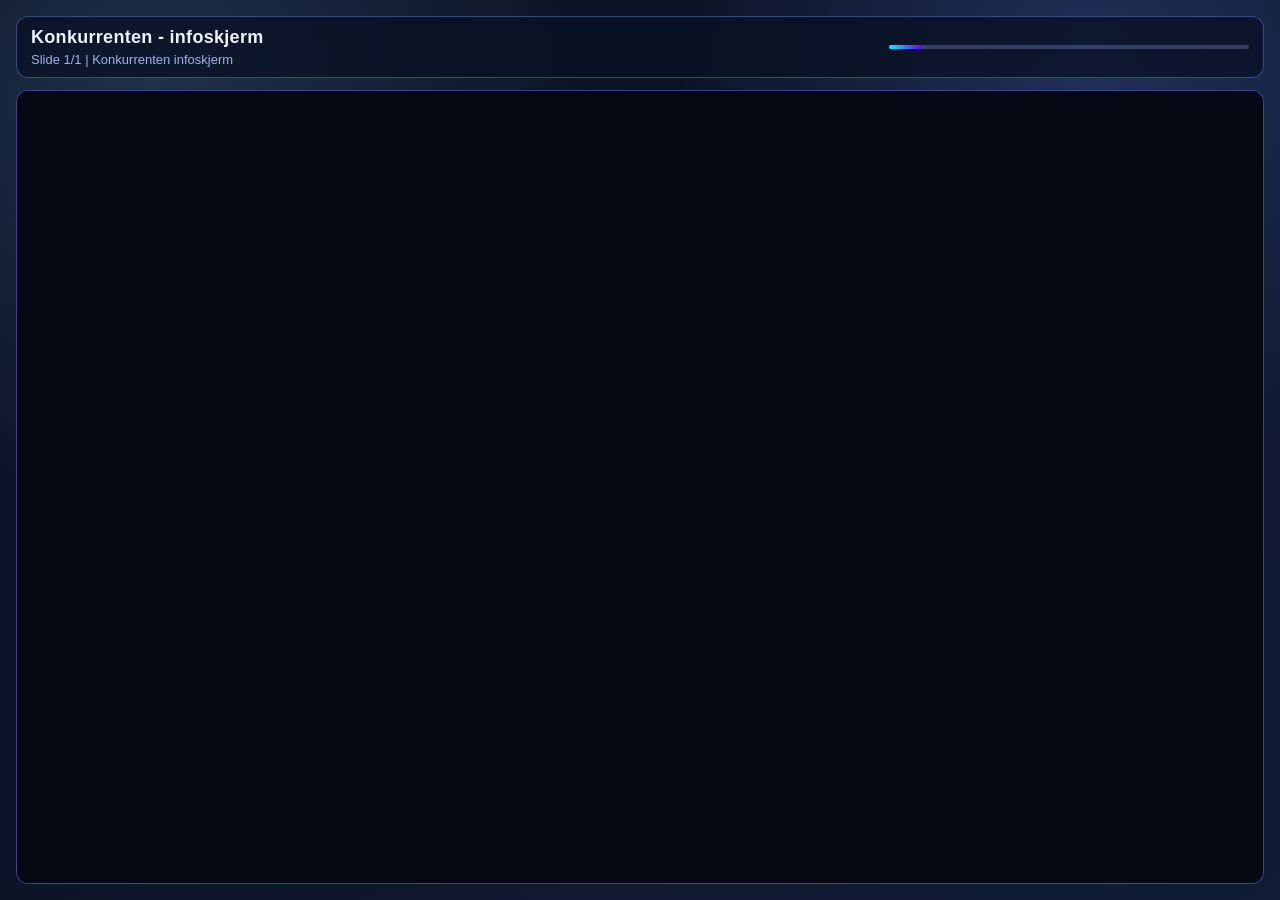
==== commit 906e09f6: "Fix slideshow" ====
--- a/index.html
+++ b/index.html
@@ -64,7 +64,7 @@
             min-width: 210px;
             display: flex;
             flex-direction: column;
-            gap: 6px;
+            gap: 0;
         }
 
         .title {
@@ -79,13 +79,6 @@
             white-space: nowrap;
             overflow: hidden;
             text-overflow: ellipsis;
-        }
-
-        .next-slide {
-            color: var(--muted);
-            font-size: 12px;
-            text-align: right;
-            white-space: nowrap;
         }
 
         .progress-bar-wrapper {
@@ -148,10 +141,6 @@
                 width: 100%;
                 min-width: 0;
             }
-
-            .next-slide {
-                text-align: left;
-            }
         }
     </style>
 </head>
@@ -163,7 +152,6 @@
                 <div class="meta" id="meta">Loading slideshow configuration...</div>
             </div>
             <div class="header-right">
-                <div class="next-slide" id="nextSlide">Next slide in --.-s</div>
                 <div class="progress-bar-wrapper"><div class="progress-bar" id="slideProgress"></div></div>
             </div>
         </header>
@@ -179,7 +167,6 @@
         const DEFAULT_SECONDS = 10;
 
         const metaElement = document.getElementById('meta');
-        const nextSlideElement = document.getElementById('nextSlide');
         const progressElement = document.getElementById('slideProgress');
         const errorElement = document.getElementById('error');
         const frameElement = document.getElementById('slideFrame');
@@ -195,7 +182,6 @@
             errorElement.textContent = message;
             errorElement.style.display = 'flex';
             metaElement.textContent = 'Slideshow failed to start';
-            nextSlideElement.textContent = 'Next slide in --.-s';
             progressElement.style.width = '0%';
         }
 
@@ -229,10 +215,7 @@
             if (!slideDurationMs) return;
 
             const elapsedMs = Math.max(0, Date.now() - slideStartMs);
-            const remainingMs = Math.max(0, slideDurationMs - elapsedMs);
             const progressPct = Math.min(100, (elapsedMs / slideDurationMs) * 100);
-
-            nextSlideElement.textContent = `Next slide in ${(remainingMs / 1000).toFixed(1)}s`;
             progressElement.style.width = `${progressPct}%`;
         }
 
@@ -246,6 +229,16 @@
             clearTimeout(timerId);
             const seconds = slides[currentIndex].seconds;
             timerId = setTimeout(() => {
+                if (slides.length === 1) {
+                    // Keep the progress animation looping without reloading the single slide iframe.
+                    slideStartMs = Date.now();
+                    slideDurationMs = seconds * 1000;
+                    progressElement.style.width = '0%';
+                    startTimingTicker();
+                    scheduleNextSlide();
+                    return;
+                }
+
                 currentIndex = (currentIndex + 1) % slides.length;
                 showCurrentSlide();
             }, seconds * 1000);
